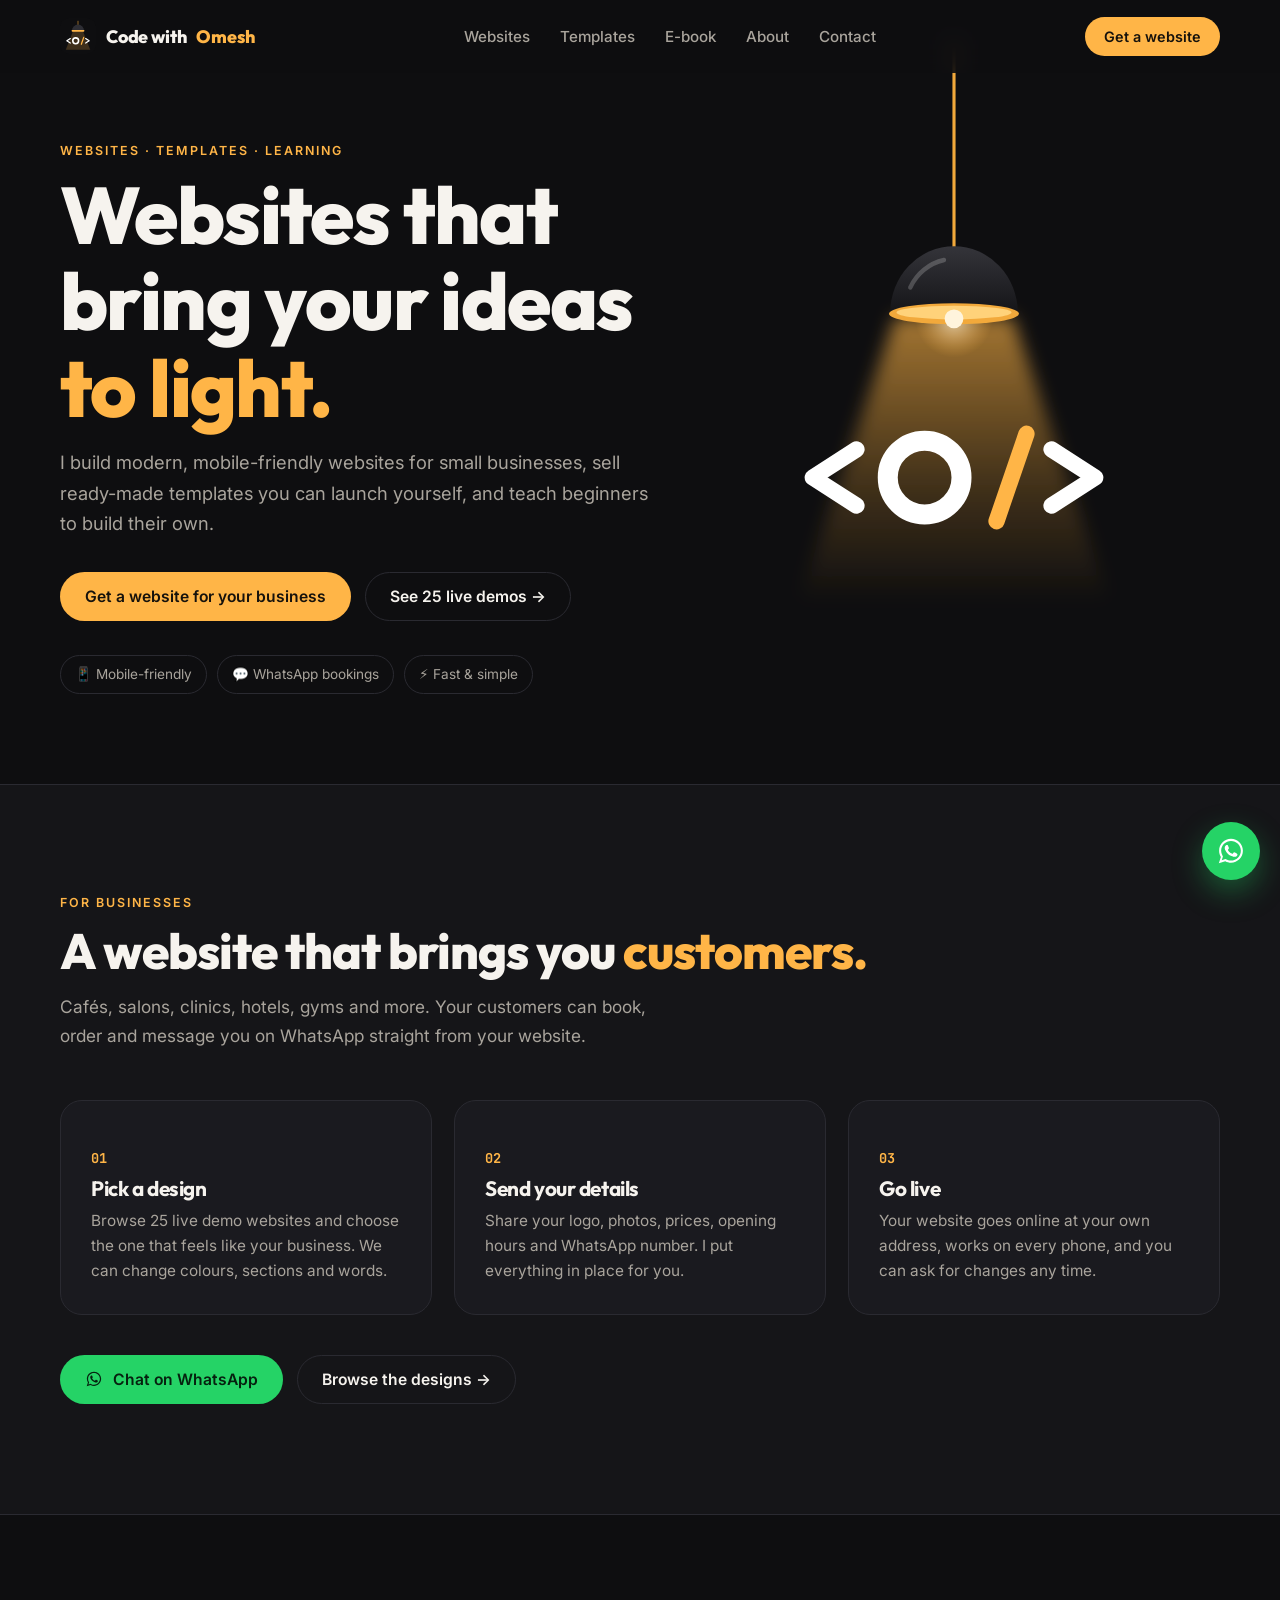
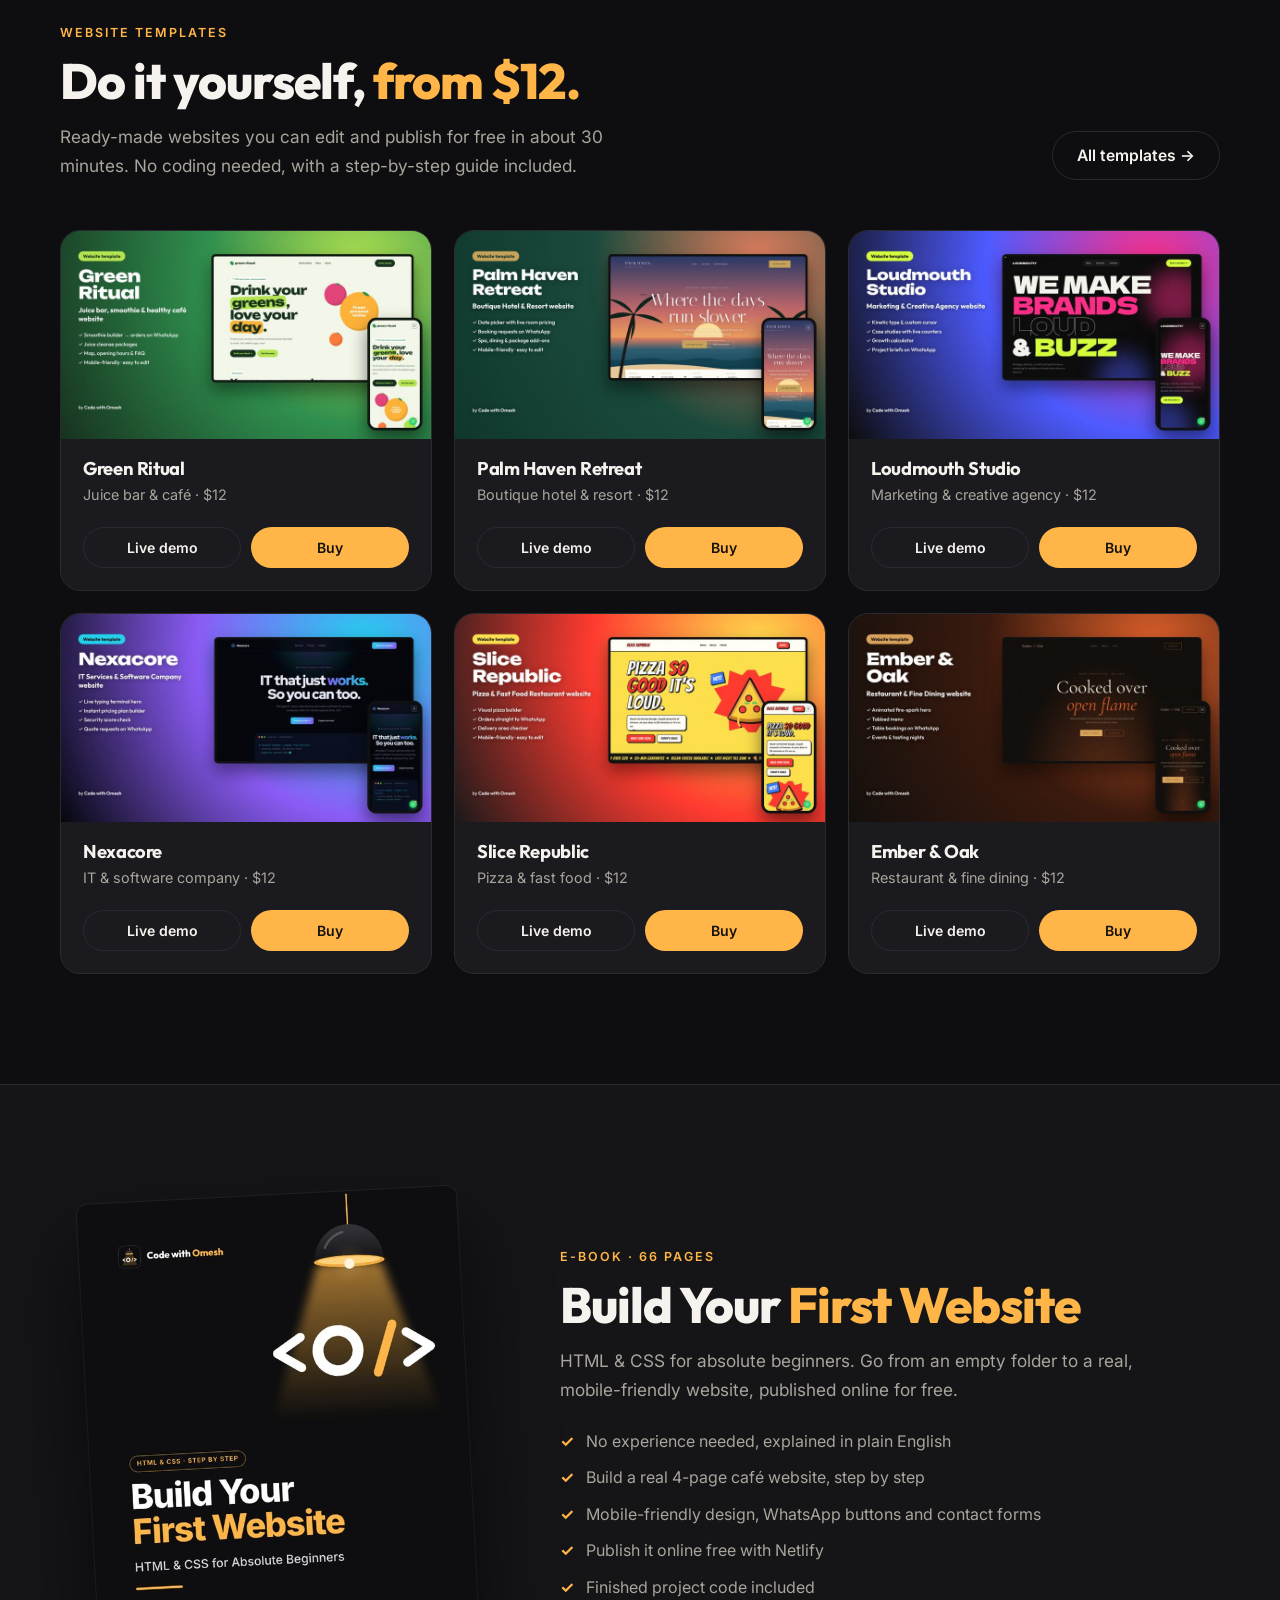
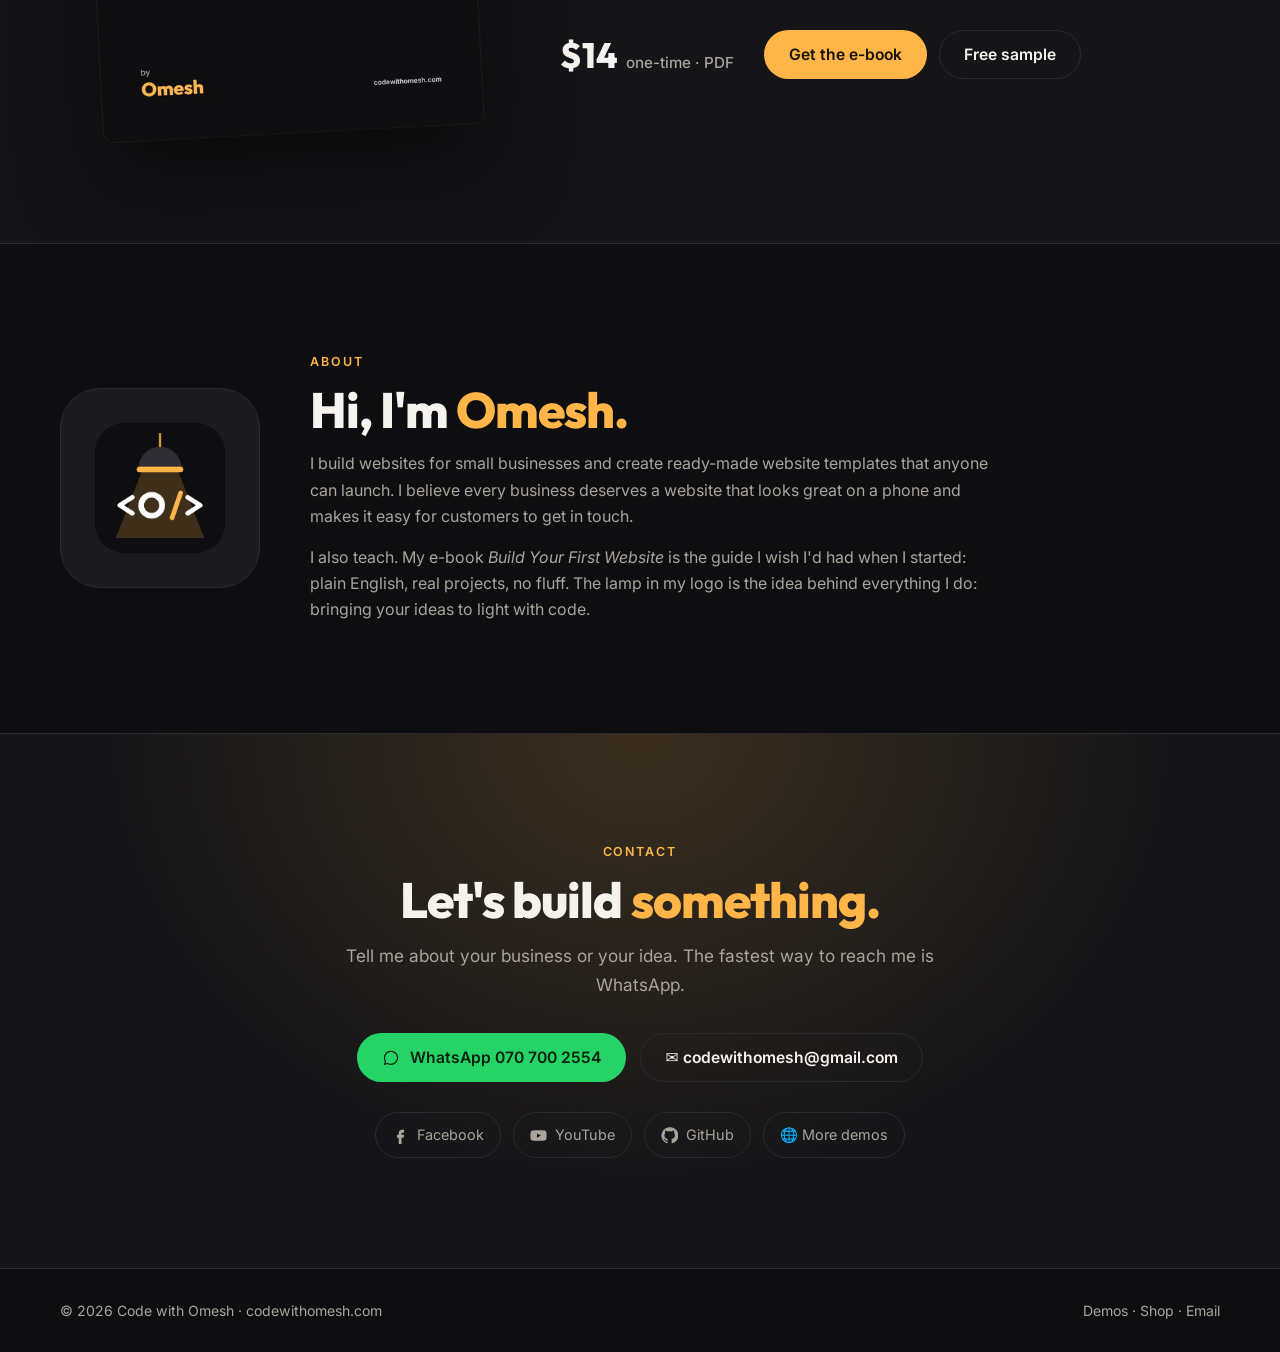
==== index.html @ 53409612 "Add codewithomesh.com home page One-page site: business websites, templates, e-book, about and conta" ====
<!doctype html>
<html lang="en">
<head>
<meta charset="utf-8">
<meta name="viewport" content="width=device-width, initial-scale=1">
<title>Code with Omesh · Websites, templates &amp; web design e-books</title>
<meta name="description" content="Websites for small businesses, ready-made website templates from $12, and a beginner-friendly e-book that teaches you to build your own. By Omesh.">
<link rel="canonical" href="https://codewithomesh.com/">
<meta name="theme-color" content="#0E0E10">
<link rel="icon" href="assets/favicon.svg" type="image/svg+xml">
<link rel="icon" href="assets/favicon-32.png" sizes="32x32" type="image/png">
<link rel="apple-touch-icon" href="assets/apple-touch-icon-180.png">
<meta property="og:type" content="website">
<meta property="og:site_name" content="Code with Omesh">
<meta property="og:url" content="https://codewithomesh.com/">
<meta property="og:title" content="Code with Omesh · Websites that bring your ideas to light">
<meta property="og:description" content="Websites for small businesses, ready-made templates from $12, and an e-book that teaches you to build your own.">
<meta property="og:image" content="https://codewithomesh.com/assets/og-image.png">
<meta property="og:image:width" content="1200">
<meta property="og:image:height" content="630">
<meta name="twitter:card" content="summary_large_image">
<link rel="preconnect" href="https://fonts.googleapis.com">
<link rel="preconnect" href="https://fonts.gstatic.com" crossorigin>
<link href="https://fonts.googleapis.com/css2?family=Outfit:wght@500;600;700;800&family=Inter:wght@400;500;600&family=JetBrains+Mono:wght@700&display=swap" rel="stylesheet">
<script type="application/ld+json">
{"@context":"https://schema.org","@type":"Organization","name":"Code with Omesh","url":"https://codewithomesh.com/","logo":"https://codewithomesh.com/assets/apple-touch-icon-180.png","email":"codewithomesh@gmail.com","sameAs":["https://www.facebook.com/CodeWithOmesh","https://www.youtube.com/@CodeWithOmesh","https://github.com/CodeWithOmesh"]}
</script>
<style>
  :root {
    --bg: #0E0E10; --bg2: #151518; --card: #1A1A1F; --line: #2A2A31;
    --ink: #F6F3EE; --muted: #A9A49C; --amber: #FFB547; --deep: #F2A93B; --cream: #FFF4DC;
    --display: "Outfit", system-ui, sans-serif; --sans: "Inter", system-ui, sans-serif;
  }
  * { box-sizing: border-box; margin: 0; }
  html { scroll-behavior: smooth; }
  body { background: var(--bg); color: var(--ink); font: 400 1rem/1.65 var(--sans); -webkit-font-smoothing: antialiased; overflow-x: hidden; }
  a { color: inherit; }
  img { display: block; max-width: 100%; height: auto; }
  .wrap { width: min(1160px, 100% - 40px); margin-inline: auto; }
  h1, h2, h3 { font-family: var(--display); line-height: 1.08; letter-spacing: -.02em; }
  h2 { font-size: clamp(2rem, 4.6vw, 3.1rem); font-weight: 800; }
  .eyebrow { font: 600 .78rem var(--sans); letter-spacing: .16em; text-transform: uppercase; color: var(--amber); margin-bottom: 14px; }
  .lead { color: var(--muted); font-size: 1.08rem; max-width: 600px; margin-top: 16px; }
  .amber { color: var(--amber); }
  section { padding: 110px 0; overflow-x: clip; }
  .btn { display: inline-flex; align-items: center; gap: 10px; padding: 14px 24px; border-radius: 40px; font: 600 .98rem var(--sans); text-decoration: none; border: 1.5px solid transparent; transition: transform .2s, background .2s, border-color .2s; cursor: pointer; }
  .btn:hover { transform: translateY(-2px); }
  .btn.primary { background: var(--amber); color: #16120C; }
  .btn.primary:hover { background: #FFC46C; }
  .btn.ghost { border-color: var(--line); color: var(--ink); }
  .btn.ghost:hover { border-color: var(--amber); }
  .btn.wa { background: #25D366; color: #06210F; }
  .btn svg { width: 18px; height: 18px; flex: none; }

  /* nav */
  header.nav { position: sticky; top: 0; z-index: 50; background: rgba(14,14,16,.82); backdrop-filter: blur(12px); -webkit-backdrop-filter: blur(12px); border-bottom: 1px solid transparent; transition: border-color .3s; }
  header.nav.scrolled { border-color: var(--line); }
  .nav .wrap { display: flex; align-items: center; justify-content: space-between; height: 72px; gap: 20px; }
  .brand { display: flex; align-items: center; gap: 10px; font: 800 1.12rem var(--display); text-decoration: none; letter-spacing: -.01em; white-space: nowrap; }
  .brand img { width: 36px; height: 36px; border-radius: 9px; }
  .nav ul { display: flex; gap: 30px; list-style: none; padding: 0; }
  .nav ul a { text-decoration: none; color: var(--muted); font-weight: 500; font-size: .95rem; transition: color .2s; }
  .nav ul a:hover { color: var(--ink); }
  .nav .btn { padding: 10px 18px; font-size: .9rem; }
  .burger { display: none; background: none; border: 1px solid var(--line); color: var(--ink); width: 44px; height: 44px; border-radius: 12px; font-size: 1.2rem; cursor: pointer; }

  /* hero */
  .hero { padding: 70px 0 90px; position: relative; }
  .hero .wrap { display: grid; grid-template-columns: 1.05fr .95fr; gap: 40px; align-items: center; }
  .hero h1 { font-size: clamp(2.7rem, 6.6vw, 5rem); font-weight: 800; }
  .hero .lead { font-size: 1.15rem; }
  .hero .actions { display: flex; gap: 14px; flex-wrap: wrap; margin-top: 34px; }
  .hero .chips { display: flex; gap: 10px; flex-wrap: wrap; margin-top: 34px; }
  .chip { border: 1px solid var(--line); padding: 7px 14px; border-radius: 30px; font-size: .85rem; color: var(--muted); }
  .lamp { position: relative; width: 100%; max-width: 500px; margin-inline: auto; aspect-ratio: 1; }
  .lamp svg { width: 100%; height: 100%; overflow: visible; }
  .lamp .beam { transform-origin: 400px 244px; animation: glow 5s ease-in-out infinite; }
  @keyframes glow { 0%, 100% { opacity: .92; } 50% { opacity: 1; } 52% { opacity: .78; } 54% { opacity: 1; } }

  /* cards & grids */
  .grid3 { display: grid; grid-template-columns: repeat(3, minmax(0, 1fr)); gap: 22px; margin-top: 50px; }
  .card { background: var(--card); border: 1px solid var(--line); border-radius: 22px; padding: 30px; }
  .card h3 { font-size: 1.3rem; margin: 18px 0 8px; }
  .card p { color: var(--muted); font-size: .96rem; }
  .ic { width: 50px; height: 50px; border-radius: 14px; display: grid; place-items: center; background: rgba(255,181,71,.12); color: var(--amber); font-size: 1.4rem; }
  .steps { counter-reset: s; }
  .steps .card h3::before { counter-increment: s; content: "0" counter(s); display: block; font: 700 .85rem "JetBrains Mono", monospace; color: var(--amber); margin-bottom: 10px; }
  .split { display: flex; justify-content: space-between; align-items: flex-end; gap: 30px; flex-wrap: wrap; }
  .alt { background: var(--bg2); border-block: 1px solid var(--line); }

  /* templates */
  .tpl { background: var(--card); border: 1px solid var(--line); border-radius: 20px; overflow: hidden; display: flex; flex-direction: column; transition: transform .35s, border-color .3s; }
  .tpl:hover { transform: translateY(-6px); border-color: #3a3a44; }
  .tpl img { aspect-ratio: 16/9; width: 100%; object-fit: cover; }
  .tpl .body { padding: 20px 22px 22px; display: flex; flex-direction: column; gap: 4px; flex: 1; }
  .tpl h3 { font-size: 1.15rem; }
  .tpl p { color: var(--muted); font-size: .9rem; }
  .tpl .row { display: flex; gap: 10px; margin-top: auto; padding-top: 16px; }
  .tpl .row a { flex: 1; justify-content: center; padding: 11px 14px; font-size: .88rem; }

  /* book */
  .book { display: grid; grid-template-columns: .8fr 1.2fr; gap: 60px; align-items: center; }
  .book .cover { position: relative; max-width: 380px; margin-inline: auto; }
  .book .cover img { border-radius: 10px; box-shadow: 0 40px 80px rgba(0,0,0,.55), 0 0 0 1px rgba(255,255,255,.06); transform: rotate(-3deg); transition: transform .4s; }
  .book .cover:hover img { transform: rotate(0); }
  .book .cover::before { content: ""; position: absolute; inset: -12% 0 10%; background: radial-gradient(circle at 50% 30%, rgba(255,181,71,.28), transparent 65%); z-index: -1; }
  .book ul { list-style: none; padding: 0; margin: 24px 0 30px; display: grid; gap: 10px; }
  .book li { display: flex; gap: 12px; color: var(--muted); }
  .book li::before { content: "✓"; color: var(--amber); font-weight: 700; }
  .price { font: 800 2.2rem var(--display); }
  .price small { font: 500 .95rem var(--sans); color: var(--muted); margin-left: 8px; }

  /* about */
  .about { display: grid; grid-template-columns: auto 1fr; gap: 50px; align-items: center; }
  .about .badge { width: 200px; height: 200px; border-radius: 40px; background: var(--card); border: 1px solid var(--line); display: grid; place-items: center; }
  .about .badge img { width: 130px; height: 130px; border-radius: 28px; }
  .about p { color: var(--muted); margin-top: 14px; max-width: 680px; }

  /* contact */
  .contact { text-align: center; background: radial-gradient(ellipse at 50% 0%, rgba(255,181,71,.16), transparent 60%), var(--bg2); border-top: 1px solid var(--line); }
  .contact .lead { margin-inline: auto; }
  .contact .actions { display: flex; gap: 14px; justify-content: center; flex-wrap: wrap; margin-top: 34px; }
  .socials { display: flex; gap: 12px; justify-content: center; margin-top: 30px; flex-wrap: wrap; }
  .socials a { display: inline-flex; align-items: center; gap: 8px; padding: 10px 16px; border: 1px solid var(--line); border-radius: 30px; text-decoration: none; color: var(--muted); font-size: .9rem; transition: color .2s, border-color .2s; }
  .socials a:hover { color: var(--ink); border-color: var(--amber); }
  .socials svg { width: 17px; height: 17px; }
  footer { border-top: 1px solid var(--line); padding: 30px 0; color: var(--muted); font-size: .88rem; }
  footer .wrap { display: flex; justify-content: space-between; gap: 16px; flex-wrap: wrap; }
  footer a { text-decoration: none; } footer a:hover { color: var(--ink); }

  .fab { position: fixed; right: 20px; bottom: 20px; z-index: 60; width: 58px; height: 58px; border-radius: 50%; background: #25D366; display: grid; place-items: center; box-shadow: 0 12px 30px rgba(37,211,102,.35); transition: transform .2s; }
  .fab:hover { transform: scale(1.07); }
  .fab svg { width: 30px; height: 30px; }

  .reveal { opacity: 0; transform: translateY(24px); transition: opacity .8s, transform .8s cubic-bezier(.2,.7,.2,1); }
  .reveal.in { opacity: 1; transform: none; }

  @media (max-width: 960px) {
    .hero .wrap, .book { grid-template-columns: 1fr; }
    .hero { padding-top: 30px; }
    .lamp { max-width: 340px; order: -1; margin-bottom: -30px; }
    .grid3 { grid-template-columns: repeat(2, minmax(0, 1fr)); }
    .about { grid-template-columns: 1fr; text-align: center; } .about .badge { margin-inline: auto; } .about p { margin-inline: auto; }
  }
  @media (max-width: 760px) {
    .nav ul, .nav .btn { display: none; }
    .burger { display: block; }
    .nav.open ul { display: flex; flex-direction: column; position: absolute; top: 72px; left: 0; right: 0; background: var(--bg); border-bottom: 1px solid var(--line); padding: 10px 20px 22px; gap: 0; }
    .nav.open ul a { display: block; padding: 14px 0; font-size: 1.1rem; color: var(--ink); border-bottom: 1px solid var(--line); }
    section { padding: 80px 0; }
    .grid3 { grid-template-columns: 1fr; }
  }
  @media (prefers-reduced-motion: reduce) { .reveal { opacity: 1; transform: none; transition: none; } .lamp .beam { animation: none; } html { scroll-behavior: auto; } }
</style>
</head>
<body>

<header class="nav" id="nav">
  <div class="wrap">
    <a class="brand" href="#top"><img src="assets/logo-icon.svg" alt="" width="36" height="36">Code with <span class="amber">Omesh</span></a>
    <ul id="menu">
      <li><a href="#websites">Websites</a></li>
      <li><a href="#templates">Templates</a></li>
      <li><a href="#ebook">E-book</a></li>
      <li><a href="#about">About</a></li>
      <li><a href="#contact">Contact</a></li>
    </ul>
    <a class="btn primary" href="https://wa.me/94707002554?text=Hi%20Omesh!%20I'd%20like%20a%20website." target="_blank" rel="noopener">Get a website</a>
    <button class="burger" id="burger" aria-label="Open menu" aria-expanded="false" aria-controls="menu">☰</button>
  </div>
</header>

<main id="top">
<section class="hero">
  <div class="wrap">
    <div>
      <div class="eyebrow">Websites · Templates · Learning</div>
      <h1>Websites that bring your ideas <span class="amber">to light.</span></h1>
      <p class="lead">I build modern, mobile-friendly websites for small businesses, sell ready-made templates you can launch yourself, and teach beginners to build their own.</p>
      <div class="actions">
        <a class="btn primary" href="#websites">Get a website for your business</a>
        <a class="btn ghost" href="https://templates.codewithomesh.com/" target="_blank" rel="noopener">See 25 live demos →</a>
      </div>
      <div class="chips"><span class="chip">📱 Mobile-friendly</span><span class="chip">💬 WhatsApp bookings</span><span class="chip">⚡ Fast &amp; simple</span></div>
    </div>
    <div class="lamp" aria-hidden="true">
      <svg viewBox="0 0 800 800">
        <defs>
          <linearGradient id="beam" x1="0" y1="0" x2="0" y2="1"><stop offset="0" stop-color="#FFB547" stop-opacity=".62"/><stop offset=".6" stop-color="#F2A93B" stop-opacity=".22"/><stop offset="1" stop-color="#F2A93B" stop-opacity="0"/></linearGradient>
          <linearGradient id="shade" x1="0" y1="0" x2="0" y2="1"><stop offset="0" stop-color="#34343A"/><stop offset="1" stop-color="#151518"/></linearGradient>
          <radialGradient id="glowg"><stop offset="0" stop-color="#FFF4DC" stop-opacity=".75"/><stop offset="1" stop-color="#FFB547" stop-opacity="0"/></radialGradient>
          <filter id="soft" x="-30%" y="-10%" width="160%" height="130%"><feGaussianBlur stdDeviation="14"/></filter>
        </defs>
        <g class="beam"><path d="M306 244 L494 244 L650 700 L150 700 Z" fill="url(#beam)" filter="url(#soft)"/><circle cx="400" cy="246" r="62" fill="url(#glowg)"/></g>
        <line x1="400" y1="-200" x2="400" y2="134" stroke="#F2A93B" stroke-width="5"/>
        <path d="M298 236 A102 106 0 0 1 502 236 Z" fill="url(#shade)"/>
        <path d="M330 196 A78 80 0 0 1 384 152" fill="none" stroke="#fff" stroke-opacity=".2" stroke-width="7" stroke-linecap="round"/>
        <ellipse cx="400" cy="238" rx="104" ry="17" fill="#F2A93B"/><ellipse cx="400" cy="236" rx="92" ry="11" fill="#FFD27A"/>
        <circle cx="400" cy="246" r="15" fill="#FFF4DC"/>
        <g fill="none" stroke-linecap="round" stroke-linejoin="round">
          <path d="M244 455 L174 500 L244 545" stroke="#fff" stroke-width="26"/><circle cx="353" cy="500" r="59" stroke="#fff" stroke-width="32"/>
          <path d="M468 570 L516 430" stroke="#FFB547" stroke-width="26"/><path d="M556 455 L626 500 L556 545" stroke="#fff" stroke-width="26"/>
        </g>
      </svg>
    </div>
  </div>
</section>

<section class="alt" id="websites">
  <div class="wrap">
    <div class="eyebrow">For businesses</div>
    <h2>A website that brings you <span class="amber">customers.</span></h2>
    <p class="lead">Cafés, salons, clinics, hotels, gyms and more. Your customers can book, order and message you on WhatsApp straight from your website.</p>
    <div class="grid3 steps">
      <div class="card reveal"><h3>Pick a design</h3><p>Browse 25 live demo websites and choose the one that feels like your business. We can change colours, sections and words.</p></div>
      <div class="card reveal" style="transition-delay:.1s"><h3>Send your details</h3><p>Share your logo, photos, prices, opening hours and WhatsApp number. I put everything in place for you.</p></div>
      <div class="card reveal" style="transition-delay:.2s"><h3>Go live</h3><p>Your website goes online at your own address, works on every phone, and you can ask for changes any time.</p></div>
    </div>
    <div class="actions" style="display:flex;gap:14px;flex-wrap:wrap;margin-top:40px">
      <a class="btn wa" href="https://wa.me/94707002554?text=Hi%20Omesh!%20I'd%20like%20a%20website%20for%20my%20business." target="_blank" rel="noopener"><svg viewBox="0 0 32 32"><path fill="currentColor" d="M16 3C9 3 3.3 8.6 3.3 15.6c0 2.4.7 4.7 1.9 6.7L3 29l6.9-2.2c1.9 1 4 1.6 6.1 1.6 7 0 12.7-5.7 12.7-12.7S23 3 16 3zm0 23.2c-1.9 0-3.8-.5-5.4-1.5l-.4-.2-4.1 1.3 1.3-4-.3-.4a10.4 10.4 0 0 1-1.6-5.6C5.5 9.9 10.2 5.3 16 5.3s10.5 4.6 10.5 10.4S21.8 26.2 16 26.2zm5.8-7.8c-.3-.2-1.9-.9-2.2-1-.3-.1-.5-.2-.7.2-.2.3-.8 1-1 1.2-.2.2-.4.2-.7.1-.3-.2-1.3-.5-2.6-1.6-1-.9-1.6-1.9-1.8-2.2-.2-.3 0-.5.1-.7l.5-.6c.2-.2.2-.3.3-.6.1-.2 0-.4 0-.6l-1-2.4c-.3-.6-.5-.5-.7-.5h-.6c-.2 0-.6.1-.9.4-.3.3-1.2 1.1-1.2 2.8s1.2 3.2 1.4 3.5c.2.2 2.4 3.6 5.7 5 .8.3 1.4.5 1.9.7.8.2 1.5.2 2.1.1.6-.1 1.9-.8 2.2-1.5.3-.8.3-1.4.2-1.5-.1-.2-.3-.3-.6-.4z"/></svg>Chat on WhatsApp</a>
      <a class="btn ghost" href="https://templates.codewithomesh.com/?client" target="_blank" rel="noopener">Browse the designs →</a>
    </div>
  </div>
</section>

<section id="templates">
  <div class="wrap">
    <div class="split">
      <div><div class="eyebrow">Website templates</div><h2>Do it yourself, <span class="amber">from $12.</span></h2>
        <p class="lead">Ready-made websites you can edit and publish for free in about 30 minutes. No coding needed, with a step-by-step guide included.</p></div>
      <a class="btn ghost" href="https://codewithomesh.gumroad.com/" target="_blank" rel="noopener">All templates →</a>
    </div>
    <div class="grid3" id="tplGrid"></div>
  </div>
</section>

<section class="alt" id="ebook">
  <div class="wrap book">
    <div class="cover reveal"><img src="assets/ebook-cover.jpg" alt="Build Your First Website e-book cover" width="560" height="792" loading="lazy"></div>
    <div class="reveal">
      <div class="eyebrow">E-book · 66 pages</div>
      <h2>Build Your <span class="amber">First Website</span></h2>
      <p class="lead">HTML &amp; CSS for absolute beginners. Go from an empty folder to a real, mobile-friendly website, published online for free.</p>
      <ul>
        <li>No experience needed, explained in plain English</li>
        <li>Build a real 4-page café website, step by step</li>
        <li>Mobile-friendly design, WhatsApp buttons and contact forms</li>
        <li>Publish it online free with Netlify</li>
        <li>Finished project code included</li>
      </ul>
      <div class="split" style="align-items:center;justify-content:flex-start">
        <div class="price">$14<small>one-time · PDF</small></div>
        <div style="display:flex;gap:12px;flex-wrap:wrap">
          <a class="btn primary" href="https://codewithomesh.gumroad.com/l/build-your-first-website" target="_blank" rel="noopener">Get the e-book</a>
          <a class="btn ghost" href="https://codewithomesh.gumroad.com/l/build-your-first-website-free-sample" target="_blank" rel="noopener">Free sample</a>
        </div>
      </div>
    </div>
  </div>
</section>

<section id="about">
  <div class="wrap about">
    <div class="badge reveal"><img src="assets/apple-touch-icon-180.png" alt="Code with Omesh logo" width="130" height="130"></div>
    <div class="reveal">
      <div class="eyebrow">About</div>
      <h2>Hi, I'm <span class="amber">Omesh.</span></h2>
      <p>I build websites for small businesses and create ready-made website templates that anyone can launch. I believe every business deserves a website that looks great on a phone and makes it easy for customers to get in touch.</p>
      <p>I also teach. My e-book <em>Build Your First Website</em> is the guide I wish I'd had when I started: plain English, real projects, no fluff. The lamp in my logo is the idea behind everything I do: bringing your ideas to light with code.</p>
    </div>
  </div>
</section>

<section class="contact" id="contact">
  <div class="wrap">
    <div class="eyebrow">Contact</div>
    <h2>Let's build <span class="amber">something.</span></h2>
    <p class="lead">Tell me about your business or your idea. The fastest way to reach me is WhatsApp.</p>
    <div class="actions">
      <a class="btn wa" href="https://wa.me/94707002554?text=Hi%20Omesh!" target="_blank" rel="noopener"><svg viewBox="0 0 32 32"><path fill="currentColor" d="M16 3C9 3 3.3 8.6 3.3 15.6c0 2.4.7 4.7 1.9 6.7L3 29l6.9-2.2c1.9 1 4 1.6 6.1 1.6 7 0 12.7-5.7 12.7-12.7S23 3 16 3zm0 23.2c-1.9 0-3.8-.5-5.4-1.5l-.4-.2-4.1 1.3 1.3-4-.3-.4a10.4 10.4 0 0 1-1.6-5.6C5.5 9.9 10.2 5.3 16 5.3s10.5 4.6 10.5 10.4S21.8 26.2 16 26.2z"/></svg>WhatsApp 070 700 2554</a>
      <a class="btn ghost" href="mailto:codewithomesh@gmail.com">✉ codewithomesh@gmail.com</a>
    </div>
    <div class="socials">
      <a href="https://www.facebook.com/CodeWithOmesh" target="_blank" rel="noopener"><svg viewBox="0 0 24 24"><path fill="currentColor" d="M14 8h3V4h-3c-2.8 0-4.5 1.8-4.5 4.6V11H7v4h2.5v9h4v-9h3l.5-4h-3.5V8.8c0-.5.3-.8.8-.8z"/></svg>Facebook</a>
      <a href="https://www.youtube.com/@CodeWithOmesh" target="_blank" rel="noopener"><svg viewBox="0 0 24 24"><path fill="currentColor" d="M23 7.2a3 3 0 0 0-2.1-2.1C19 4.6 12 4.6 12 4.6s-7 0-8.9.5A3 3 0 0 0 1 7.2 31 31 0 0 0 .5 12 31 31 0 0 0 1 16.8a3 3 0 0 0 2.1 2.1c1.9.5 8.9.5 8.9.5s7 0 8.9-.5a3 3 0 0 0 2.1-2.1 31 31 0 0 0 .5-4.8 31 31 0 0 0-.5-4.8zM9.8 15V9l5.7 3-5.7 3z"/></svg>YouTube</a>
      <a href="https://github.com/CodeWithOmesh" target="_blank" rel="noopener"><svg viewBox="0 0 24 24"><path fill="currentColor" d="M12 .5a11.5 11.5 0 0 0-3.6 22.4c.6.1.8-.3.8-.6v-2c-3.2.7-3.9-1.5-3.9-1.5-.5-1.3-1.3-1.7-1.3-1.7-1-.7.1-.7.1-.7 1.2.1 1.8 1.2 1.8 1.2 1 1.8 2.8 1.3 3.5 1 .1-.8.4-1.3.7-1.6-2.6-.3-5.3-1.3-5.3-5.7 0-1.3.5-2.3 1.2-3.1-.1-.3-.5-1.5.1-3.1 0 0 1-.3 3.2 1.2a11 11 0 0 1 5.8 0c2.2-1.5 3.2-1.2 3.2-1.2.6 1.6.2 2.8.1 3.1.7.8 1.2 1.9 1.2 3.1 0 4.4-2.7 5.4-5.3 5.7.4.4.8 1.1.8 2.2v3.3c0 .3.2.7.8.6A11.5 11.5 0 0 0 12 .5z"/></svg>GitHub</a>
      <a href="https://codewithomesh.github.io" target="_blank" rel="noopener">🌐 More demos</a>
    </div>
  </div>
</section>
</main>

<footer>
  <div class="wrap">
    <span>© <span id="yr">2026</span> Code with Omesh · codewithomesh.com</span>
    <span><a href="https://templates.codewithomesh.com/">Demos</a> · <a href="https://codewithomesh.gumroad.com/">Shop</a> · <a href="mailto:codewithomesh@gmail.com">Email</a></span>
  </div>
</footer>

<a class="fab" href="https://wa.me/94707002554?text=Hi%20Omesh!" target="_blank" rel="noopener" aria-label="Chat on WhatsApp"><svg viewBox="0 0 32 32"><path fill="#fff" d="M16 3C9 3 3.3 8.6 3.3 15.6c0 2.4.7 4.7 1.9 6.7L3 29l6.9-2.2c1.9 1 4 1.6 6.1 1.6 7 0 12.7-5.7 12.7-12.7S23 3 16 3zm0 23.2c-1.9 0-3.8-.5-5.4-1.5l-.4-.2-4.1 1.3 1.3-4-.3-.4a10.4 10.4 0 0 1-1.6-5.6C5.5 9.9 10.2 5.3 16 5.3s10.5 4.6 10.5 10.4S21.8 26.2 16 26.2zm5.8-7.8c-.3-.2-1.9-.9-2.2-1-.3-.1-.5-.2-.7.2-.2.3-.8 1-1 1.2-.2.2-.4.2-.7.1-.3-.2-1.3-.5-2.6-1.6-1-.9-1.6-1.9-1.8-2.2-.2-.3 0-.5.1-.7l.5-.6c.2-.2.2-.3.3-.6.1-.2 0-.4 0-.6l-1-2.4c-.3-.6-.5-.5-.7-.5h-.6c-.2 0-.6.1-.9.4-.3.3-1.2 1.1-1.2 2.8s1.2 3.2 1.4 3.5c.2.2 2.4 3.6 5.7 5 .8.3 1.4.5 1.9.7.8.2 1.5.2 2.1.1.6-.1 1.9-.8 2.2-1.5.3-.8.3-1.4.2-1.5-.1-.2-.3-.3-.6-.4z"/></svg></a>

<script>
  // Templates on sale (add a line when a new one goes live on Gumroad)
  const SHOP = 'https://codewithomesh.gumroad.com/l/', DEMO = 'https://templates.codewithomesh.com/';
  const templates = [
    ['green-ritual', 'juice-bar', 'Green Ritual', 'Juice bar & café'],
    ['palm-haven', 'hotel', 'Palm Haven Retreat', 'Boutique hotel & resort'],
    ['loudmouth', 'agency', 'Loudmouth Studio', 'Marketing & creative agency'],
    ['nexacore', 'tech', 'Nexacore', 'IT & software company'],
    ['slice-republic', 'pizza', 'Slice Republic', 'Pizza & fast food'],
    ['ember-and-oak', 'restaurant', 'Ember & Oak', 'Restaurant & fine dining'],
  ];
  document.getElementById('tplGrid').innerHTML = templates.map(([slug, demo, name, kind], i) => `
    <article class="tpl reveal" style="transition-delay:${(i % 3) * .08}s">
      <img src="assets/tpl-${slug}.jpg" alt="${name} website template preview" width="800" height="450" loading="lazy">
      <div class="body"><h3>${name}</h3><p>${kind} · $12</p>
        <div class="row"><a class="btn ghost" href="${DEMO}${demo}/" target="_blank" rel="noopener">Live demo</a><a class="btn primary" href="${SHOP}${slug}" target="_blank" rel="noopener">Buy</a></div></div>
    </article>`).join('');

  document.getElementById('yr').textContent = new Date().getFullYear();
  const nav = document.getElementById('nav'), burger = document.getElementById('burger');
  addEventListener('scroll', () => nav.classList.toggle('scrolled', scrollY > 10), { passive: true });
  burger.onclick = () => { const o = nav.classList.toggle('open'); burger.setAttribute('aria-expanded', o); burger.textContent = o ? '✕' : '☰'; };
  document.querySelectorAll('#menu a').forEach(a => a.onclick = () => { nav.classList.remove('open'); burger.setAttribute('aria-expanded', false); burger.textContent = '☰'; });
  const io = new IntersectionObserver(es => es.forEach(e => { if (e.isIntersecting) { e.target.classList.add('in'); io.unobserve(e.target); } }), { threshold: .12 });
  document.querySelectorAll('.reveal').forEach(el => io.observe(el));
</script>
</body>
</html>
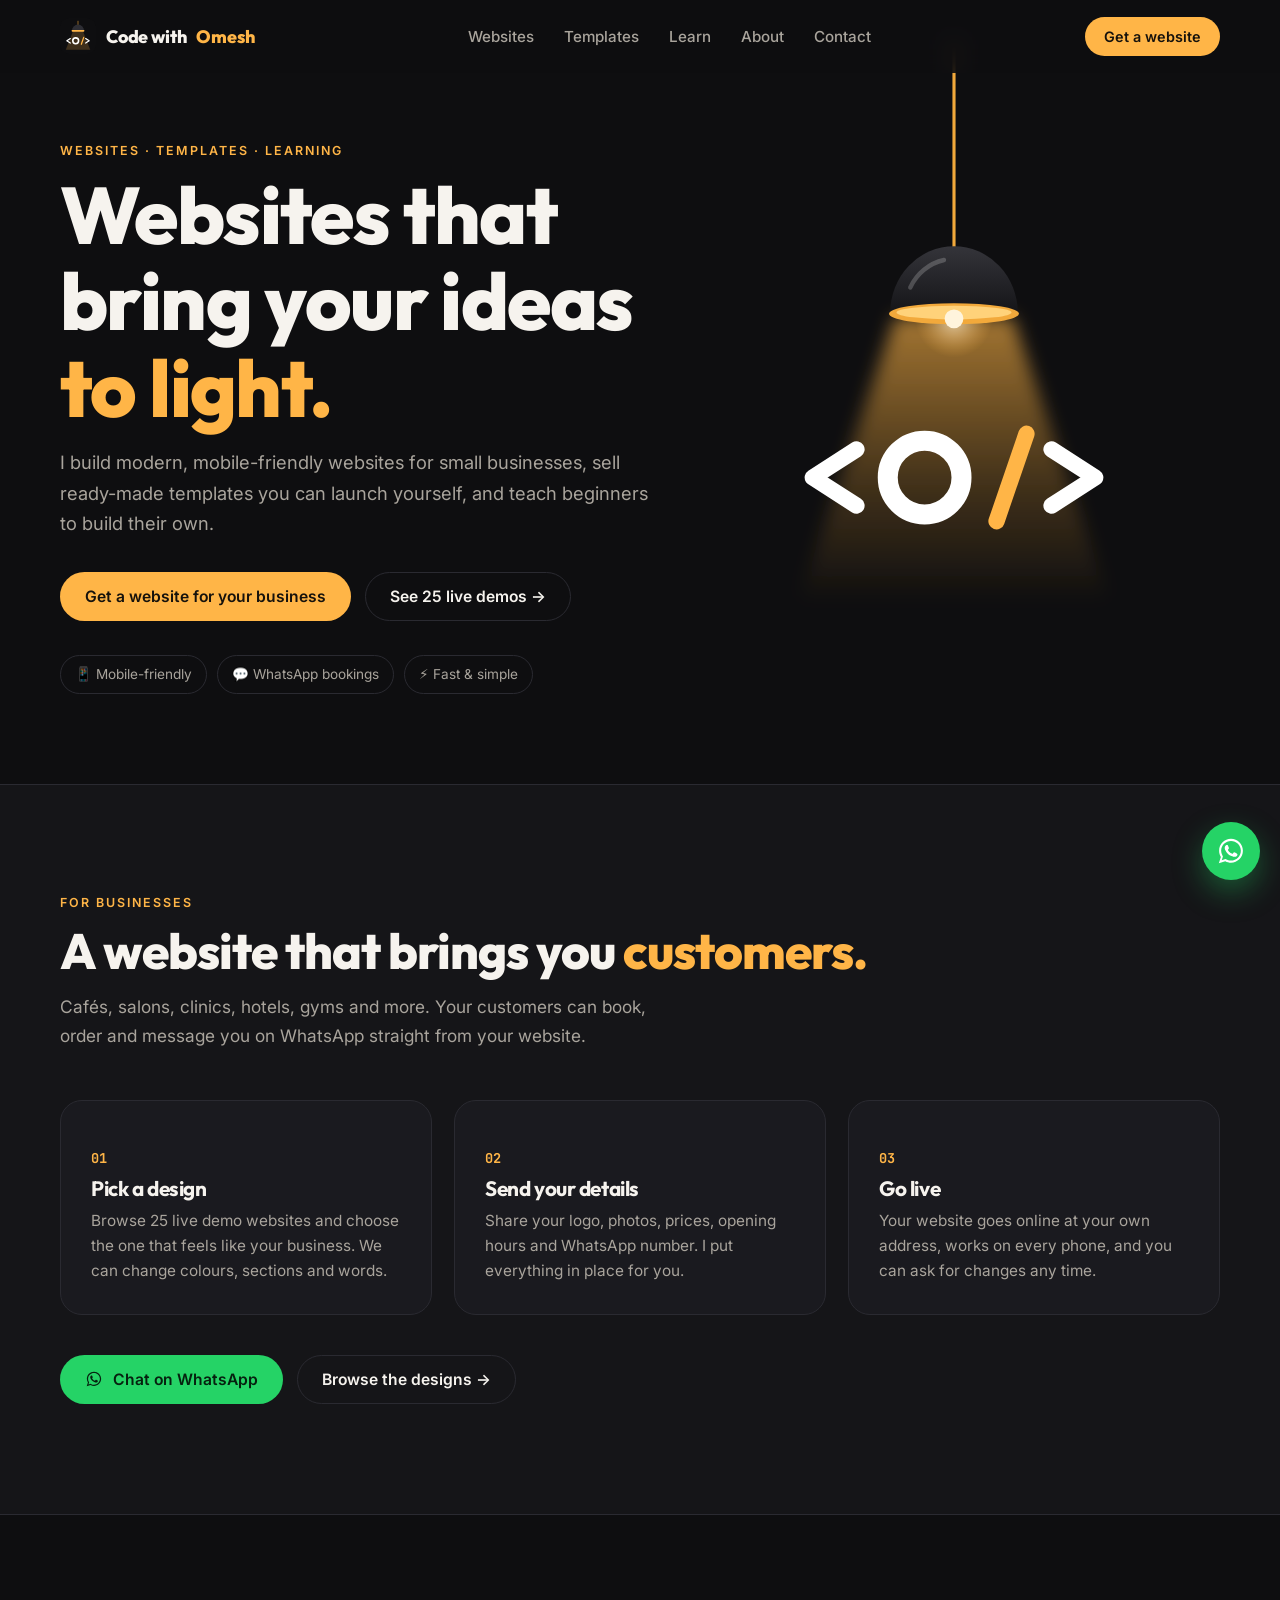
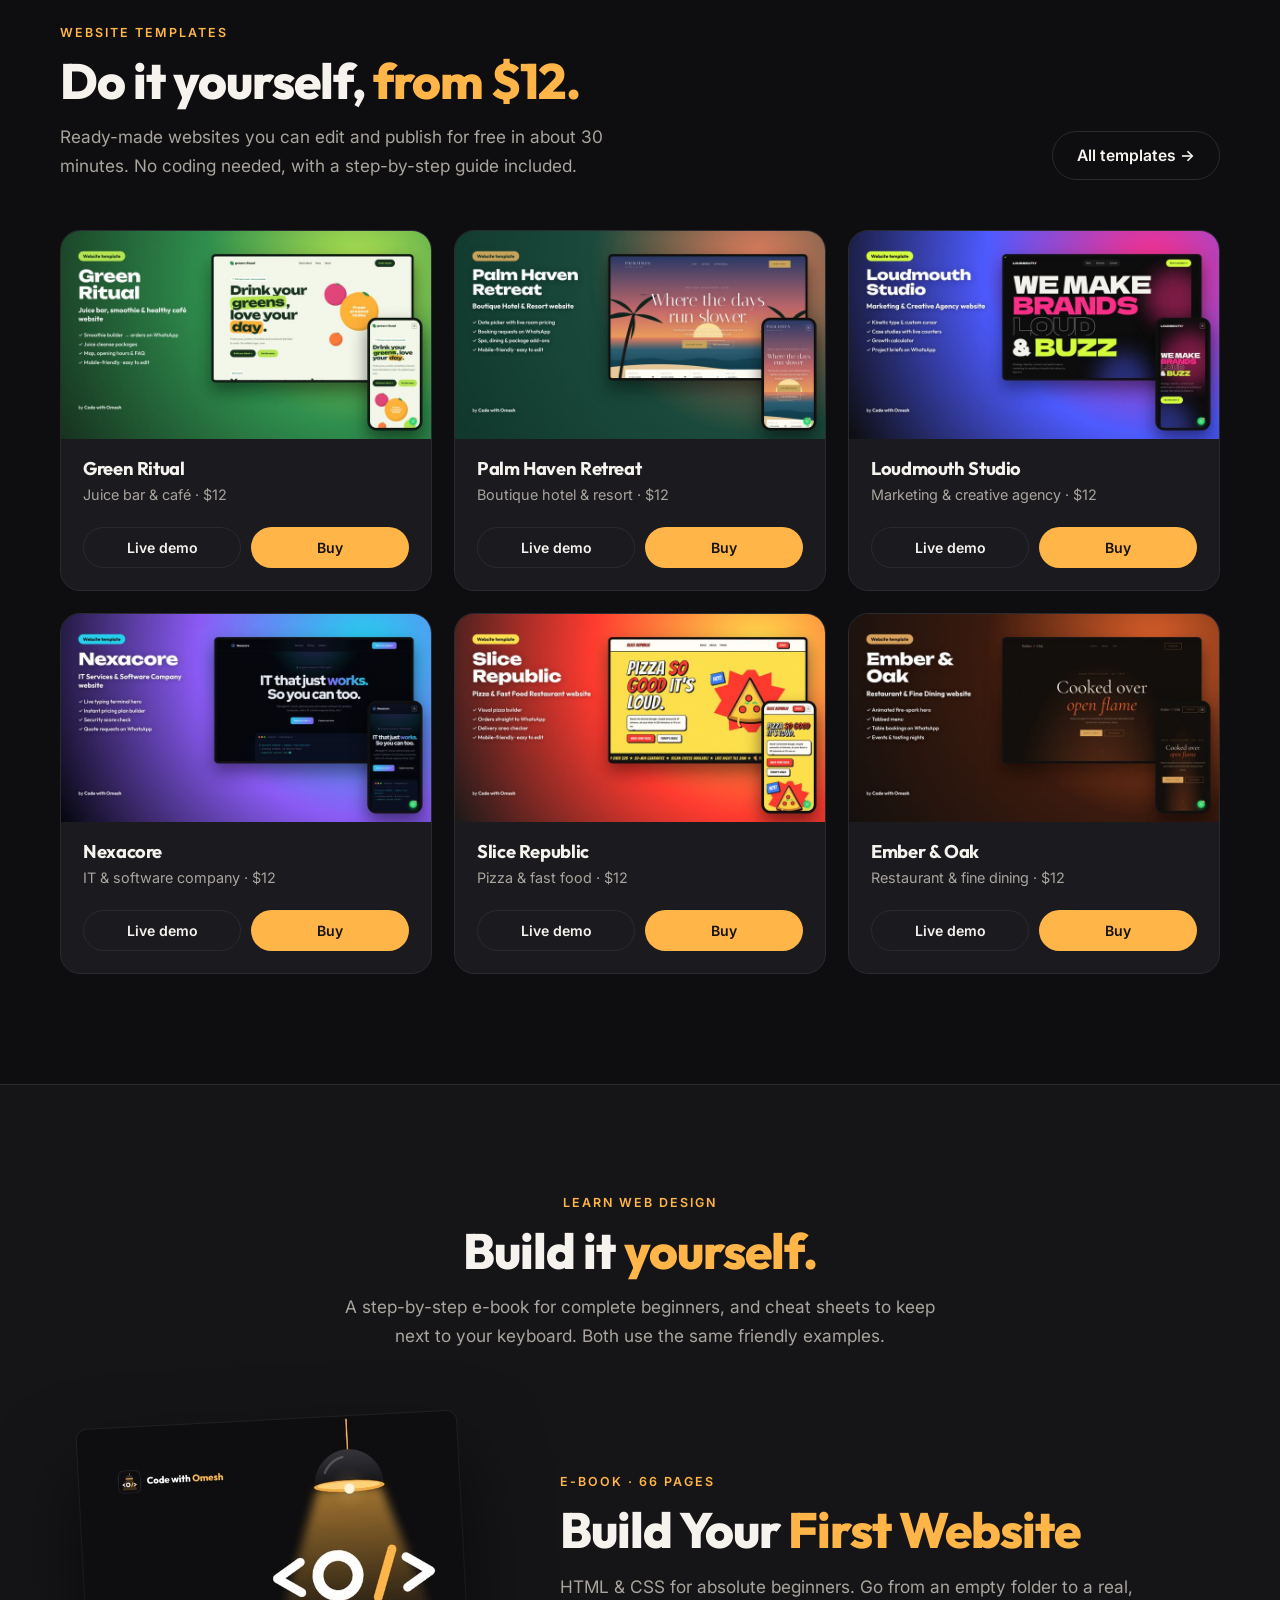
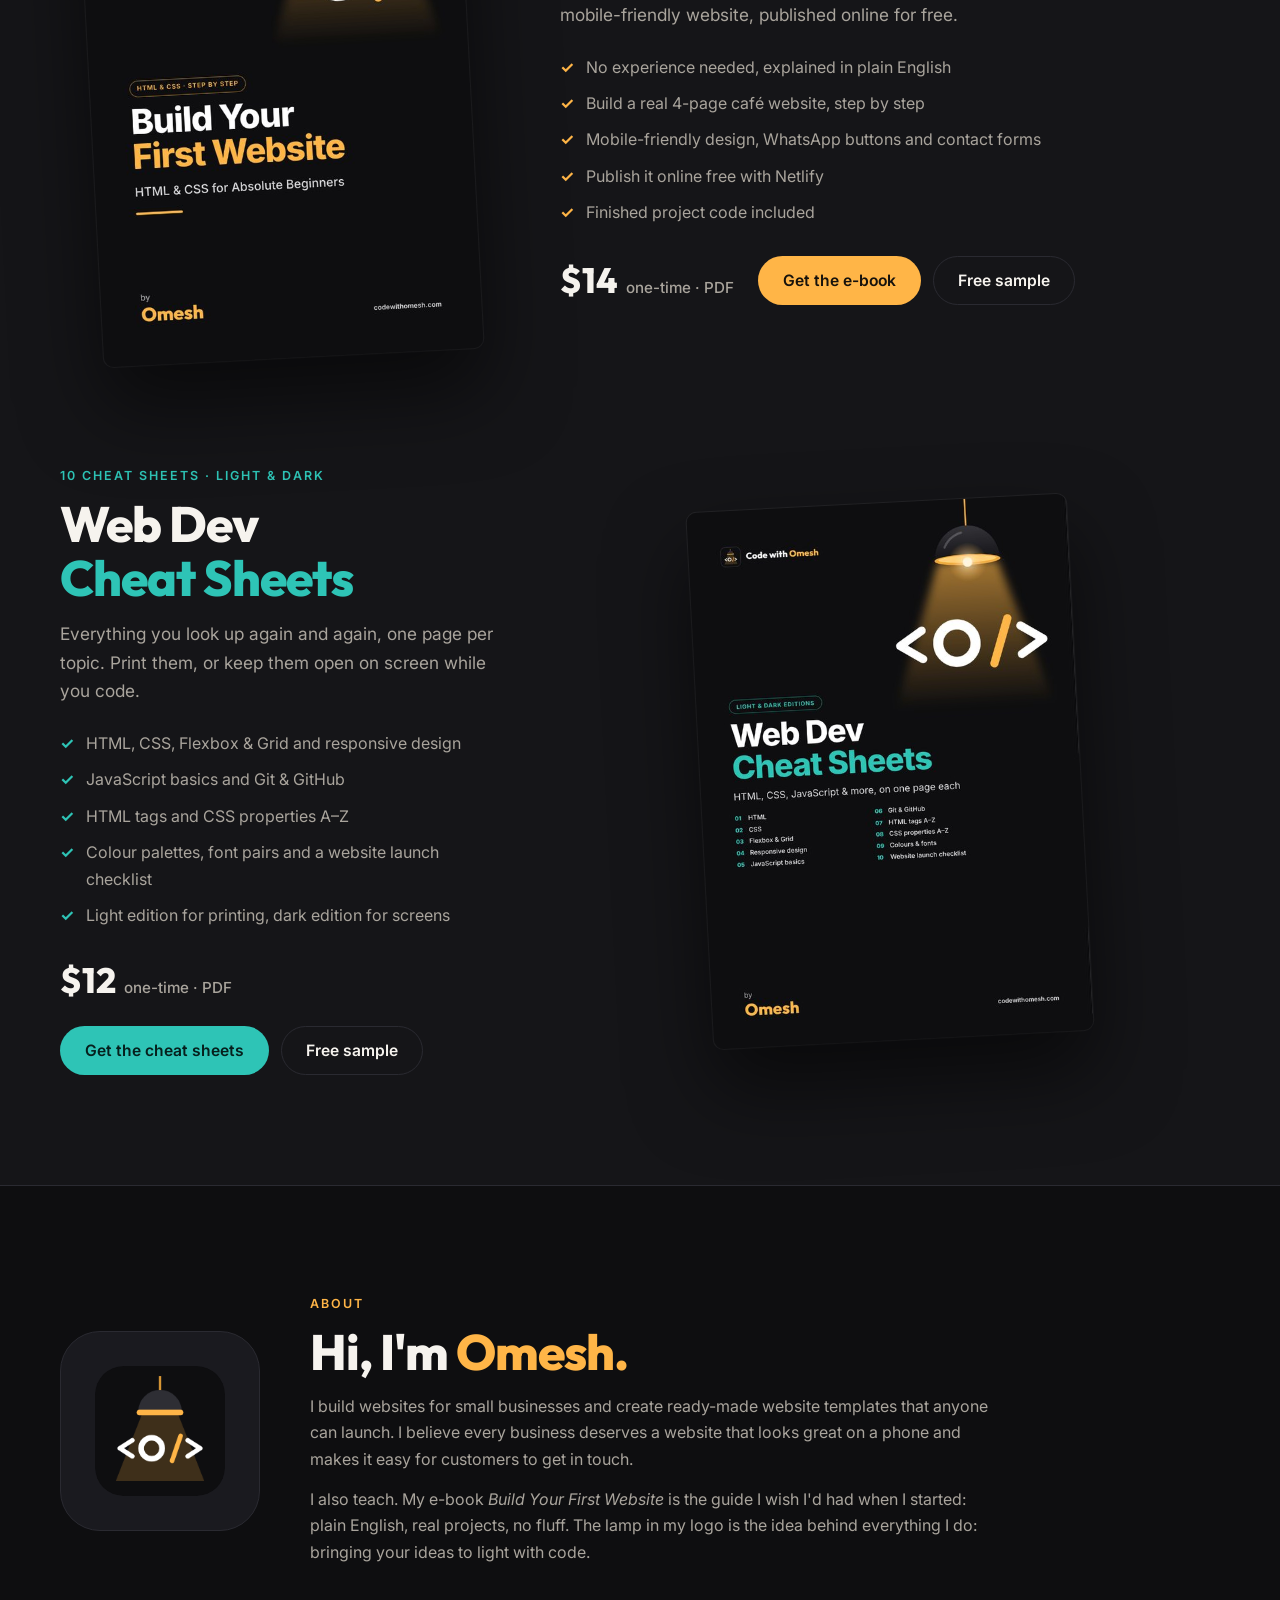
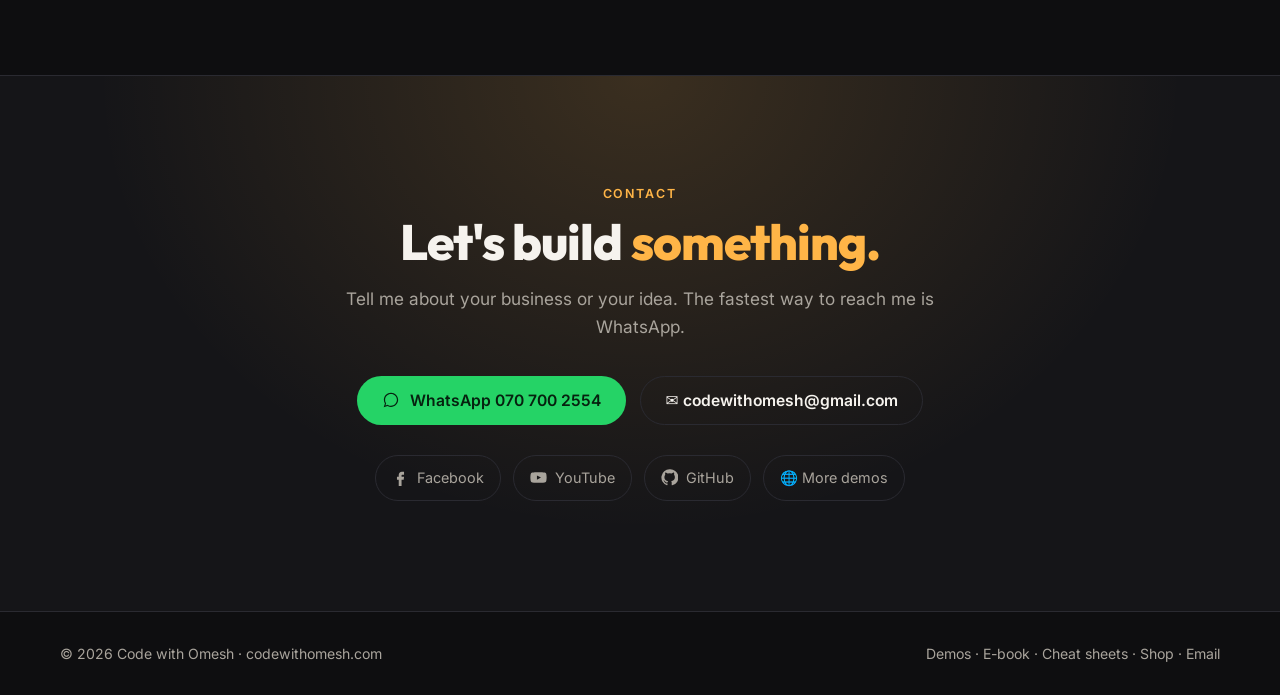
==== commit c1684f05: "Add Learn section with the e-book and Web Dev Cheat Sheets - E-book section becomes a Learn section:" ====
--- a/index.html
+++ b/index.html
@@ -4,7 +4,7 @@
 <meta charset="utf-8">
 <meta name="viewport" content="width=device-width, initial-scale=1">
 <title>Code with Omesh · Websites, templates &amp; web design e-books</title>
-<meta name="description" content="Websites for small businesses, ready-made website templates from $12, and a beginner-friendly e-book that teaches you to build your own. By Omesh.">
+<meta name="description" content="Websites for small businesses, ready-made website templates from $12, and a beginner-friendly e-book and cheat sheets that teach you to build your own. By Omesh.">
 <link rel="canonical" href="https://codewithomesh.com/">
 <meta name="theme-color" content="#0E0E10">
 <link rel="icon" href="assets/favicon.svg" type="image/svg+xml">
@@ -110,6 +110,21 @@
   .price { font: 800 2.2rem var(--display); }
   .price small { font: 500 .95rem var(--sans); color: var(--muted); margin-left: 8px; }
 
+  /* learn: e-book (amber) + cheat sheets (teal) */
+  .learn-head { text-align: center; margin-bottom: 70px; }
+  .learn-head .lead { margin-inline: auto; }
+  .book + .book { margin-top: 110px; }
+  .book.flip .cover { order: 2; }
+  .teal { color: #2EC4B6; white-space: nowrap; }
+  .book.sheets .eyebrow { color: #2EC4B6; }
+  .book.sheets li::before { color: #2EC4B6; }
+  .book.sheets .cover::before { background: radial-gradient(circle at 50% 30%, rgba(46,196,182,.24), transparent 65%); }
+  .book.sheets .btn.primary { background: #2EC4B6; color: #06201D; }
+  .book.sheets .btn.primary:hover { background: #4FD3C7; }
+  .book.sheets .btn.ghost:hover { border-color: #2EC4B6; }
+  .buy-row { display: flex; align-items: center; gap: 24px; flex-wrap: wrap; }
+  .buy-row .btns { display: flex; gap: 12px; flex-wrap: wrap; }
+
   /* about */
   .about { display: grid; grid-template-columns: auto 1fr; gap: 50px; align-items: center; }
   .about .badge { width: 200px; height: 200px; border-radius: 40px; background: var(--card); border: 1px solid var(--line); display: grid; place-items: center; }
@@ -137,6 +152,8 @@
 
   @media (max-width: 960px) {
     .hero .wrap, .book { grid-template-columns: 1fr; }
+    .book.flip .cover { order: 0; }
+    .book + .book { margin-top: 80px; }
     .hero { padding-top: 30px; }
     .lamp { max-width: 340px; order: -1; margin-bottom: -30px; }
     .grid3 { grid-template-columns: repeat(2, minmax(0, 1fr)); }
@@ -161,7 +178,7 @@
     <ul id="menu">
       <li><a href="#websites">Websites</a></li>
       <li><a href="#templates">Templates</a></li>
-      <li><a href="#ebook">E-book</a></li>
+      <li><a href="#learn">Learn</a></li>
       <li><a href="#about">About</a></li>
       <li><a href="#contact">Contact</a></li>
     </ul>
@@ -234,8 +251,16 @@
   </div>
 </section>
 
-<section class="alt" id="ebook">
-  <div class="wrap book">
+<section class="alt" id="learn">
+  <div class="wrap">
+    <div class="learn-head reveal">
+      <div class="eyebrow">Learn web design</div>
+      <h2>Build it <span class="amber">yourself.</span></h2>
+      <p class="lead">A step-by-step e-book for complete beginners, and cheat sheets to keep next to your keyboard. Both use the same friendly examples.</p>
+    </div>
+  </div>
+
+  <div class="wrap book" id="ebook">
     <div class="cover reveal"><img src="assets/ebook-cover.jpg" alt="Build Your First Website e-book cover" width="560" height="792" loading="lazy"></div>
     <div class="reveal">
       <div class="eyebrow">E-book · 66 pages</div>
@@ -248,11 +273,34 @@
         <li>Publish it online free with Netlify</li>
         <li>Finished project code included</li>
       </ul>
-      <div class="split" style="align-items:center;justify-content:flex-start">
+      <div class="buy-row">
         <div class="price">$14<small>one-time · PDF</small></div>
-        <div style="display:flex;gap:12px;flex-wrap:wrap">
+        <div class="btns">
           <a class="btn primary" href="https://codewithomesh.gumroad.com/l/build-your-first-website" target="_blank" rel="noopener">Get the e-book</a>
           <a class="btn ghost" href="https://codewithomesh.gumroad.com/l/build-your-first-website-free-sample" target="_blank" rel="noopener">Free sample</a>
+        </div>
+      </div>
+    </div>
+  </div>
+
+  <div class="wrap book sheets flip" id="cheat-sheets">
+    <div class="cover reveal"><img src="assets/cheatsheets-cover.jpg" alt="Web Dev Cheat Sheets cover" width="560" height="792" loading="lazy"></div>
+    <div class="reveal">
+      <div class="eyebrow">10 cheat sheets · light &amp; dark</div>
+      <h2>Web Dev <span class="teal">Cheat Sheets</span></h2>
+      <p class="lead">Everything you look up again and again, one page per topic. Print them, or keep them open on screen while you code.</p>
+      <ul>
+        <li>HTML, CSS, Flexbox &amp; Grid and responsive design</li>
+        <li>JavaScript basics and Git &amp; GitHub</li>
+        <li>HTML tags and CSS properties A–Z</li>
+        <li>Colour palettes, font pairs and a website launch checklist</li>
+        <li>Light edition for printing, dark edition for screens</li>
+      </ul>
+      <div class="buy-row">
+        <div class="price">$12<small>one-time · PDF</small></div>
+        <div class="btns">
+          <a class="btn primary" href="https://codewithomesh.gumroad.com/l/web-dev-cheat-sheets" target="_blank" rel="noopener">Get the cheat sheets</a>
+          <a class="btn ghost" href="https://codewithomesh.gumroad.com/l/web-dev-cheat-sheets-free" target="_blank" rel="noopener">Free sample</a>
         </div>
       </div>
     </div>
@@ -293,7 +341,7 @@
 <footer>
   <div class="wrap">
     <span>© <span id="yr">2026</span> Code with Omesh · codewithomesh.com</span>
-    <span><a href="https://templates.codewithomesh.com/">Demos</a> · <a href="https://codewithomesh.gumroad.com/">Shop</a> · <a href="mailto:codewithomesh@gmail.com">Email</a></span>
+    <span><a href="https://templates.codewithomesh.com/">Demos</a> · <a href="#ebook">E-book</a> · <a href="#cheat-sheets">Cheat sheets</a> · <a href="https://codewithomesh.gumroad.com/">Shop</a> · <a href="mailto:codewithomesh@gmail.com">Email</a></span>
   </div>
 </footer>
 
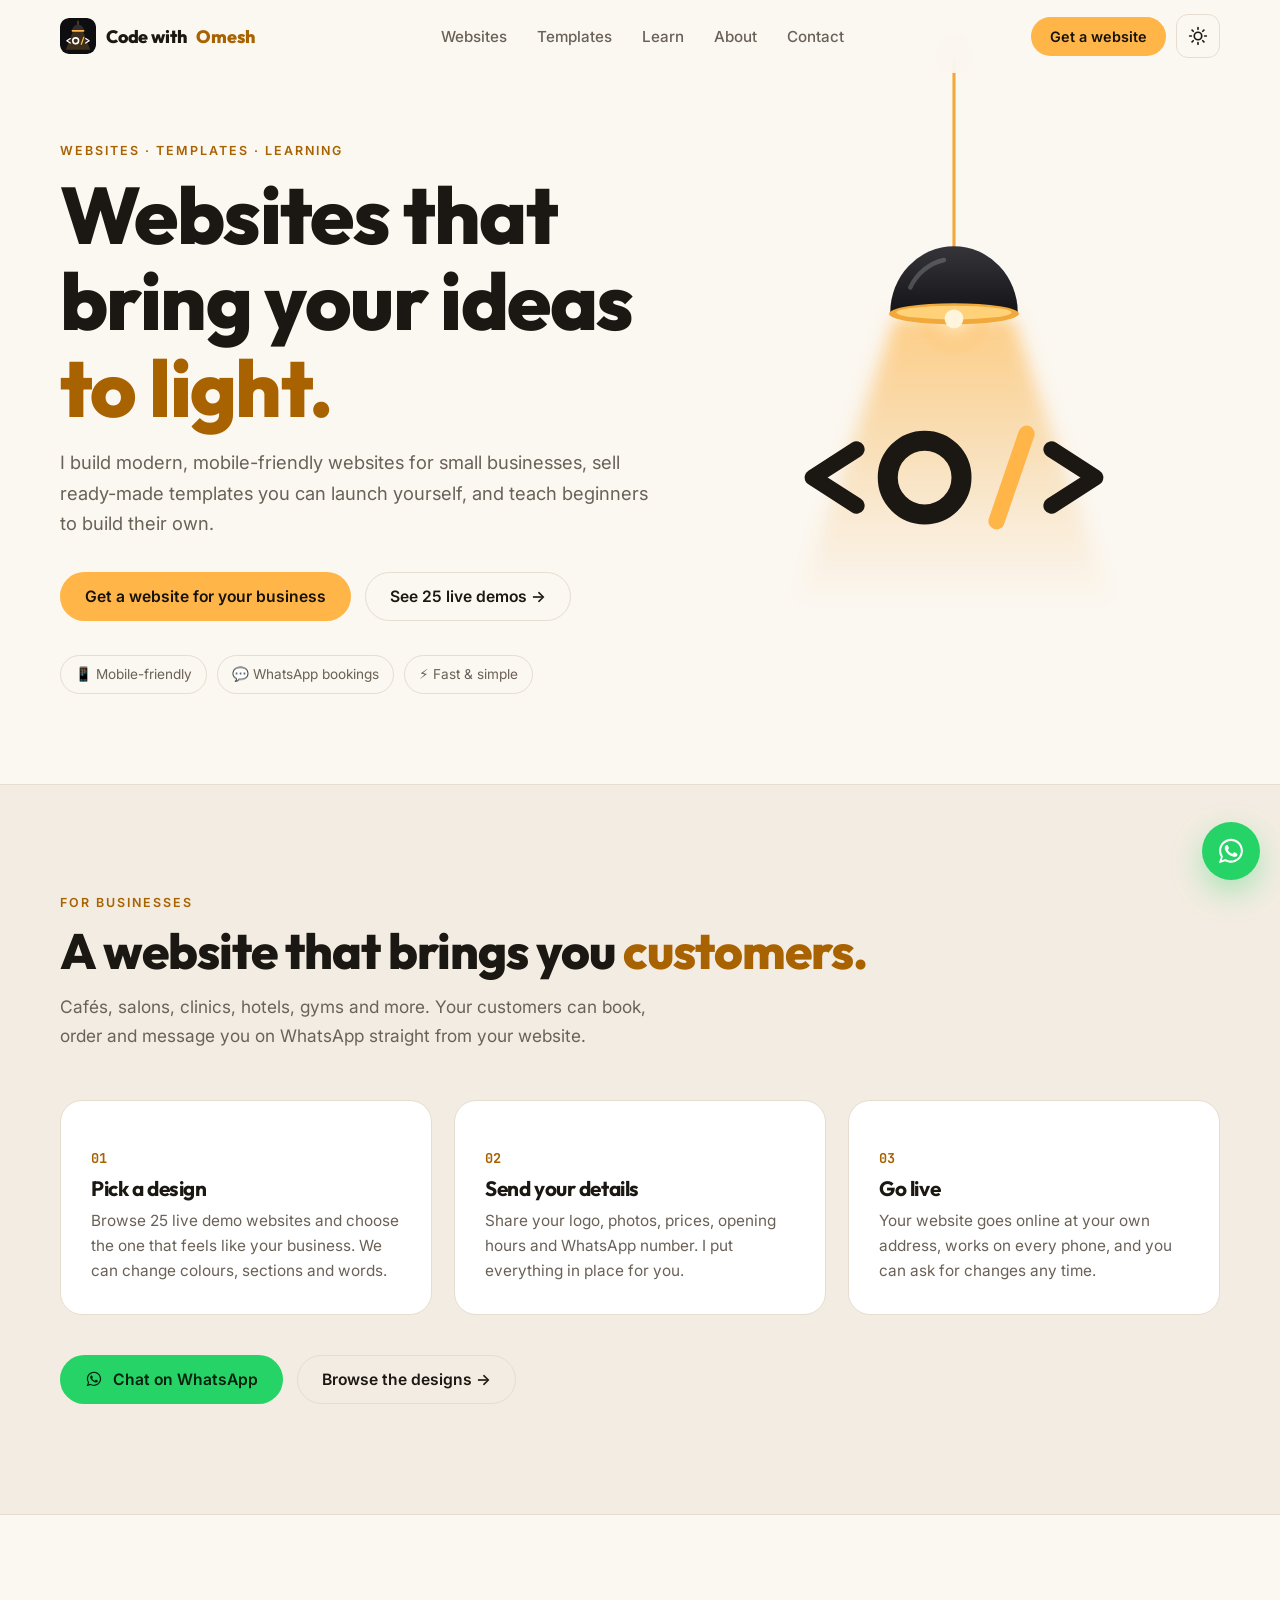
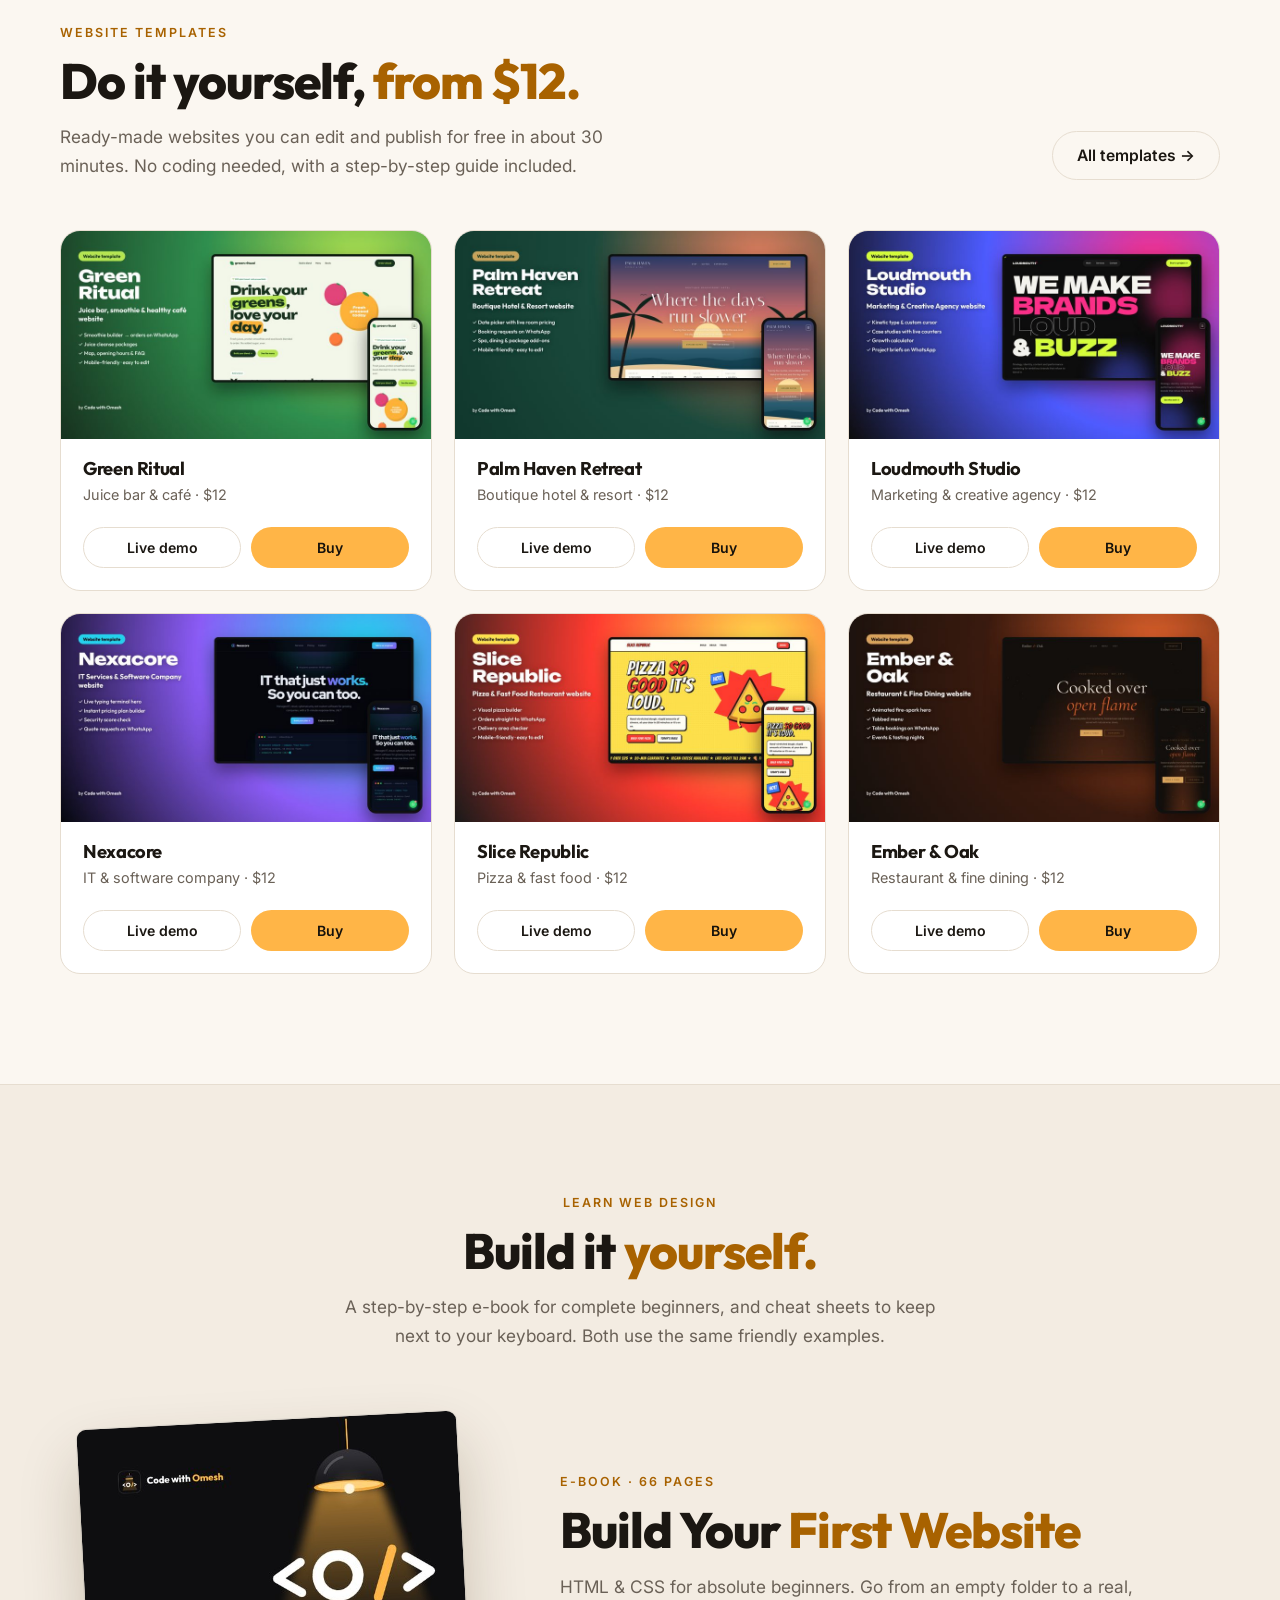
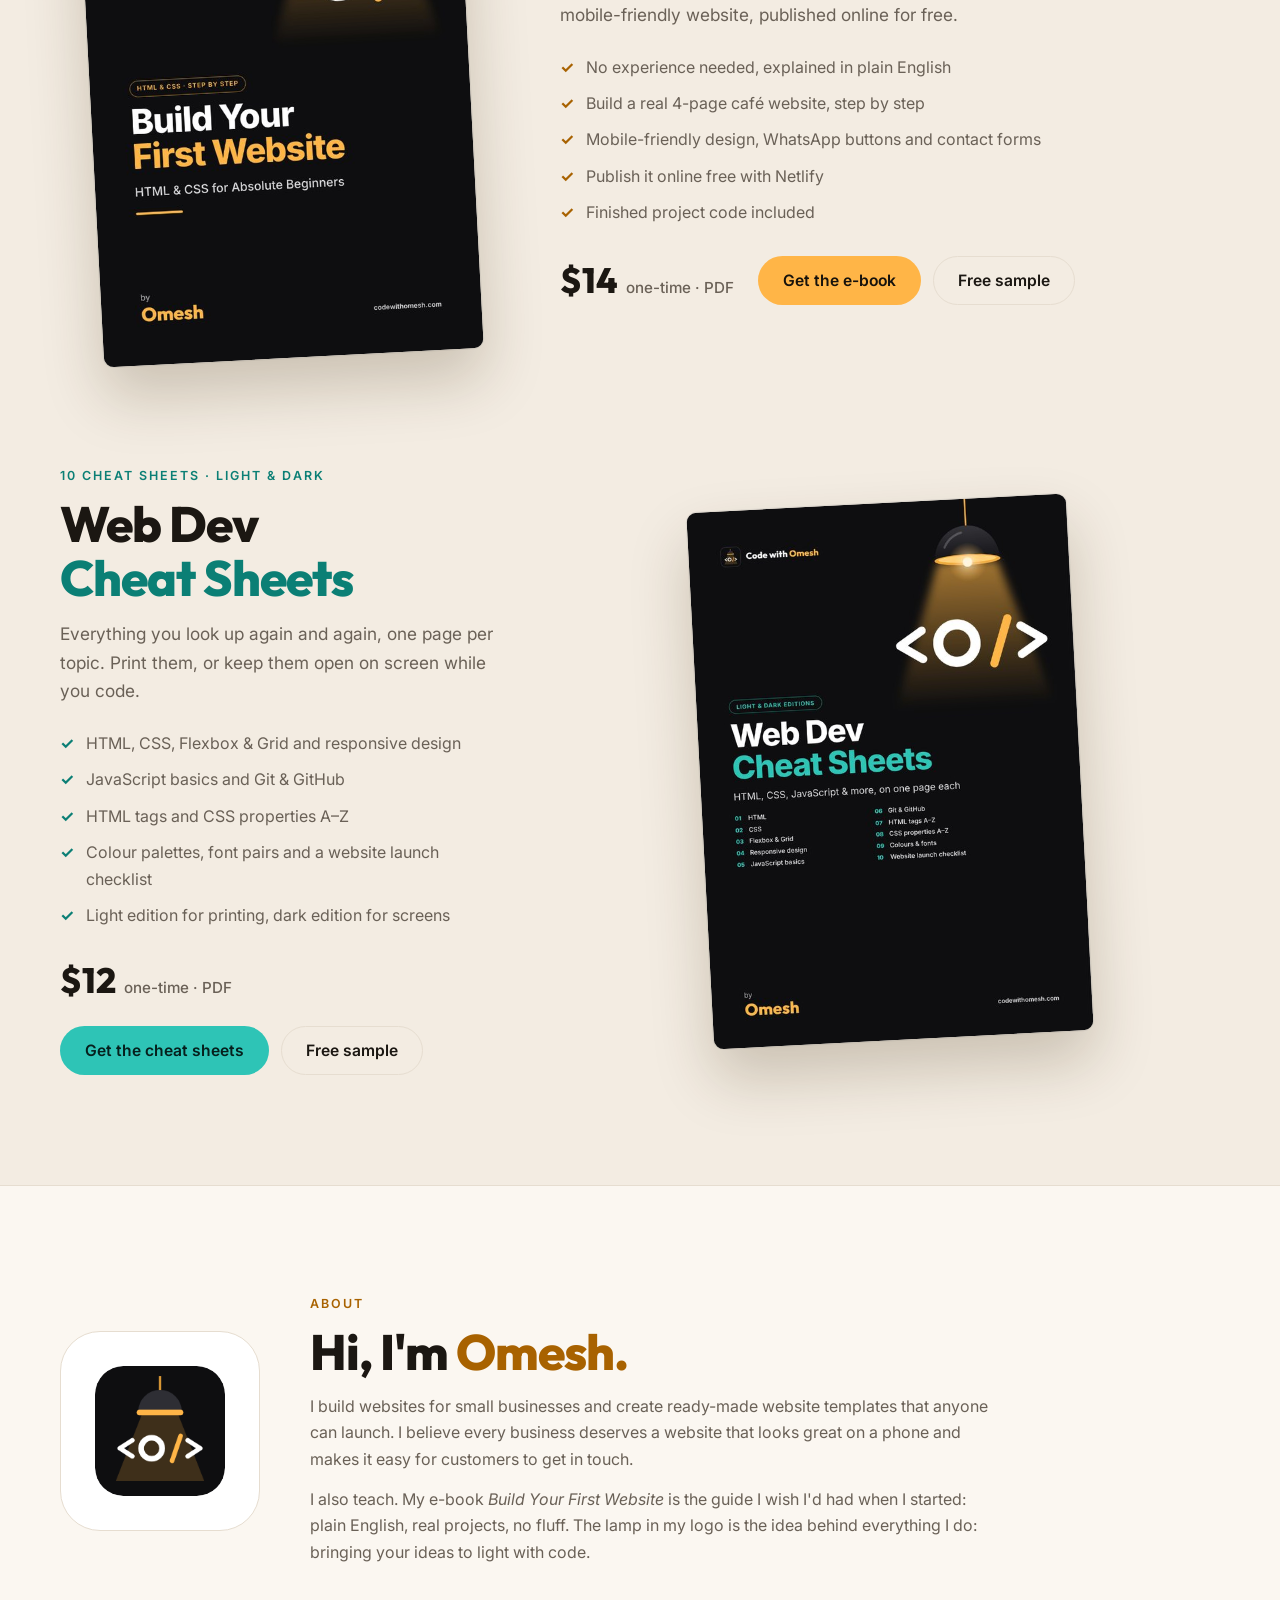
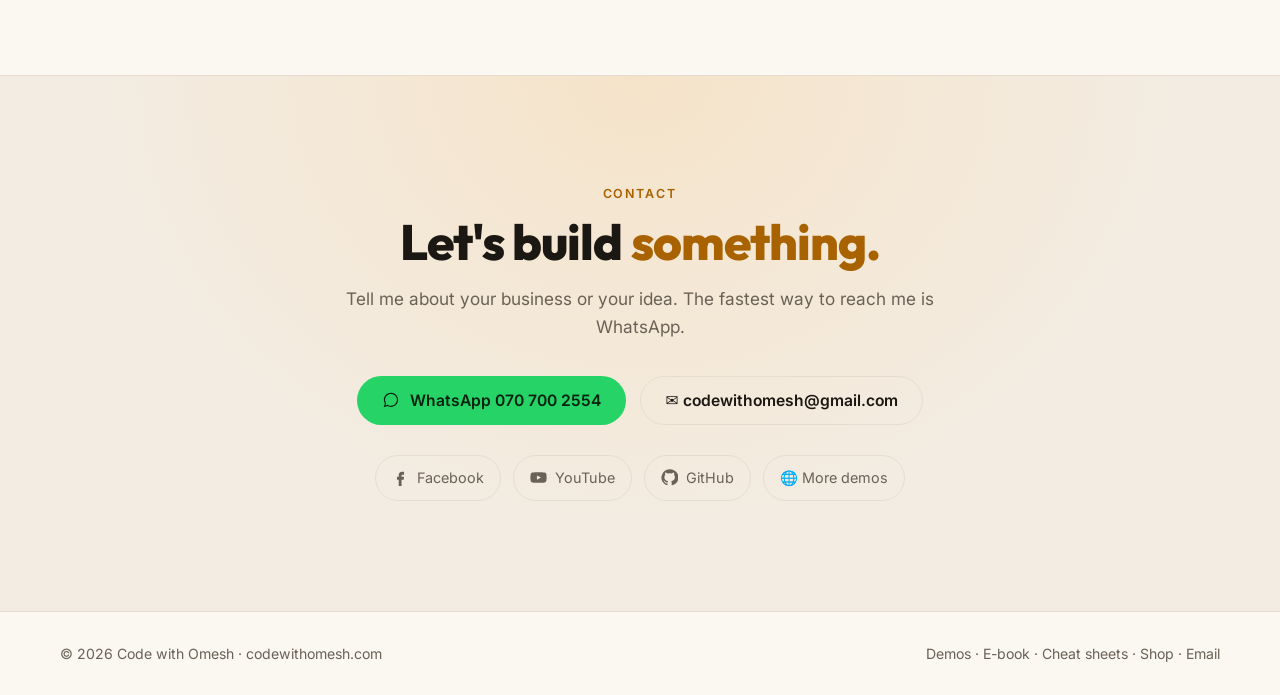
==== commit 6932a373: "Add light/dark mode toggle Follows the device setting on first visit, remembers the visitor's choice" ====
--- a/index.html
+++ b/index.html
@@ -7,6 +7,14 @@
 <meta name="description" content="Websites for small businesses, ready-made website templates from $12, and a beginner-friendly e-book and cheat sheets that teach you to build your own. By Omesh.">
 <link rel="canonical" href="https://codewithomesh.com/">
 <meta name="theme-color" content="#0E0E10">
+<script>
+  // Apply the saved or device theme before the page paints (shared with codewithomesh.com/tools)
+  (function () {
+    var t; try { t = localStorage.getItem('cwo-theme'); } catch (e) {}
+    if (t !== 'light' && t !== 'dark') t = matchMedia('(prefers-color-scheme: light)').matches ? 'light' : 'dark';
+    document.documentElement.dataset.theme = t;
+  })();
+</script>
 <link rel="icon" href="assets/favicon.svg" type="image/svg+xml">
 <link rel="icon" href="assets/favicon-32.png" sizes="32x32" type="image/png">
 <link rel="apple-touch-icon" href="assets/apple-touch-icon-180.png">
@@ -26,10 +34,28 @@
 {"@context":"https://schema.org","@type":"Organization","name":"Code with Omesh","url":"https://codewithomesh.com/","logo":"https://codewithomesh.com/assets/apple-touch-icon-180.png","email":"codewithomesh@gmail.com","sameAs":["https://www.facebook.com/CodeWithOmesh","https://www.youtube.com/@CodeWithOmesh","https://github.com/CodeWithOmesh"]}
 </script>
 <style>
+  /* Dark is the default; light comes from the visitor's device setting or the ☀️/🌙 toggle */
   :root {
-    --bg: #0E0E10; --bg2: #151518; --card: #1A1A1F; --line: #2A2A31;
+    color-scheme: dark;
+    --bg: #0E0E10; --bg2: #151518; --card: #1A1A1F; --line: #2A2A31; --line-strong: #3A3A44;
     --ink: #F6F3EE; --muted: #A9A49C; --amber: #FFB547; --deep: #F2A93B; --cream: #FFF4DC;
+    --accent: #FFB547; --teal: #2EC4B6; --nav-bg: rgba(14,14,16,.82); --lamp-ink: #FFFFFF;
+    --shadow: 0 40px 80px rgba(0,0,0,.55);
     --display: "Outfit", system-ui, sans-serif; --sans: "Inter", system-ui, sans-serif;
+  }
+  @media (prefers-color-scheme: light) {
+    :root:not([data-theme="dark"]) {
+      color-scheme: light;
+      --bg: #FBF7F1; --bg2: #F3ECE2; --card: #FFFFFF; --line: #E6DDD0; --line-strong: #CFC3B2;
+      --ink: #1B1712; --muted: #6A6157; --accent: #A86200; --teal: #0B7F75; --nav-bg: rgba(251,247,241,.86); --lamp-ink: #1B1712;
+      --shadow: 0 30px 60px rgba(60,40,10,.22);
+    }
+  }
+  :root[data-theme="light"] {
+    color-scheme: light;
+    --bg: #FBF7F1; --bg2: #F3ECE2; --card: #FFFFFF; --line: #E6DDD0; --line-strong: #CFC3B2;
+    --ink: #1B1712; --muted: #6A6157; --accent: #A86200; --teal: #0B7F75; --nav-bg: rgba(251,247,241,.86); --lamp-ink: #1B1712;
+    --shadow: 0 30px 60px rgba(60,40,10,.22);
   }
   * { box-sizing: border-box; margin: 0; }
   html { scroll-behavior: smooth; }
@@ -39,9 +65,9 @@
   .wrap { width: min(1160px, 100% - 40px); margin-inline: auto; }
   h1, h2, h3 { font-family: var(--display); line-height: 1.08; letter-spacing: -.02em; }
   h2 { font-size: clamp(2rem, 4.6vw, 3.1rem); font-weight: 800; }
-  .eyebrow { font: 600 .78rem var(--sans); letter-spacing: .16em; text-transform: uppercase; color: var(--amber); margin-bottom: 14px; }
+  .eyebrow { font: 600 .78rem var(--sans); letter-spacing: .16em; text-transform: uppercase; color: var(--accent); margin-bottom: 14px; }
   .lead { color: var(--muted); font-size: 1.08rem; max-width: 600px; margin-top: 16px; }
-  .amber { color: var(--amber); }
+  .amber { color: var(--accent); }
   section { padding: 110px 0; overflow-x: clip; }
   .btn { display: inline-flex; align-items: center; gap: 10px; padding: 14px 24px; border-radius: 40px; font: 600 .98rem var(--sans); text-decoration: none; border: 1.5px solid transparent; transition: transform .2s, background .2s, border-color .2s; cursor: pointer; }
   .btn:hover { transform: translateY(-2px); }
@@ -53,7 +79,7 @@
   .btn svg { width: 18px; height: 18px; flex: none; }
 
   /* nav */
-  header.nav { position: sticky; top: 0; z-index: 50; background: rgba(14,14,16,.82); backdrop-filter: blur(12px); -webkit-backdrop-filter: blur(12px); border-bottom: 1px solid transparent; transition: border-color .3s; }
+  header.nav { position: sticky; top: 0; z-index: 50; background: var(--nav-bg); backdrop-filter: blur(12px); -webkit-backdrop-filter: blur(12px); border-bottom: 1px solid transparent; transition: border-color .3s; }
   header.nav.scrolled { border-color: var(--line); }
   .nav .wrap { display: flex; align-items: center; justify-content: space-between; height: 72px; gap: 20px; }
   .brand { display: flex; align-items: center; gap: 10px; font: 800 1.12rem var(--display); text-decoration: none; letter-spacing: -.01em; white-space: nowrap; }
@@ -62,6 +88,12 @@
   .nav ul a { text-decoration: none; color: var(--muted); font-weight: 500; font-size: .95rem; transition: color .2s; }
   .nav ul a:hover { color: var(--ink); }
   .nav .btn { padding: 10px 18px; font-size: .9rem; }
+  .theme-btn { background: none; border: 1px solid var(--line); color: var(--ink); width: 44px; height: 44px; border-radius: 12px; cursor: pointer; display: grid; place-items: center; flex: none; transition: border-color .2s; }
+  .theme-btn:hover { border-color: var(--accent); }
+  .theme-btn svg { width: 20px; height: 20px; }
+  .theme-btn .sun { display: none; }
+  :root[data-theme="light"] .theme-btn .sun { display: block; } :root[data-theme="light"] .theme-btn .moon { display: none; }
+  .nav-end { display: flex; align-items: center; gap: 10px; }
   .burger { display: none; background: none; border: 1px solid var(--line); color: var(--ink); width: 44px; height: 44px; border-radius: 12px; font-size: 1.2rem; cursor: pointer; }
 
   /* hero */
@@ -74,6 +106,7 @@
   .chip { border: 1px solid var(--line); padding: 7px 14px; border-radius: 30px; font-size: .85rem; color: var(--muted); }
   .lamp { position: relative; width: 100%; max-width: 500px; margin-inline: auto; aspect-ratio: 1; }
   .lamp svg { width: 100%; height: 100%; overflow: visible; }
+  .lamp .w { stroke: var(--lamp-ink); }
   .lamp .beam { transform-origin: 400px 244px; animation: glow 5s ease-in-out infinite; }
   @keyframes glow { 0%, 100% { opacity: .92; } 50% { opacity: 1; } 52% { opacity: .78; } 54% { opacity: 1; } }
 
@@ -82,15 +115,15 @@
   .card { background: var(--card); border: 1px solid var(--line); border-radius: 22px; padding: 30px; }
   .card h3 { font-size: 1.3rem; margin: 18px 0 8px; }
   .card p { color: var(--muted); font-size: .96rem; }
-  .ic { width: 50px; height: 50px; border-radius: 14px; display: grid; place-items: center; background: rgba(255,181,71,.12); color: var(--amber); font-size: 1.4rem; }
+  .ic { width: 50px; height: 50px; border-radius: 14px; display: grid; place-items: center; background: rgba(255,181,71,.14); color: var(--accent); font-size: 1.4rem; }
   .steps { counter-reset: s; }
-  .steps .card h3::before { counter-increment: s; content: "0" counter(s); display: block; font: 700 .85rem "JetBrains Mono", monospace; color: var(--amber); margin-bottom: 10px; }
+  .steps .card h3::before { counter-increment: s; content: "0" counter(s); display: block; font: 700 .85rem "JetBrains Mono", monospace; color: var(--accent); margin-bottom: 10px; }
   .split { display: flex; justify-content: space-between; align-items: flex-end; gap: 30px; flex-wrap: wrap; }
   .alt { background: var(--bg2); border-block: 1px solid var(--line); }
 
   /* templates */
   .tpl { background: var(--card); border: 1px solid var(--line); border-radius: 20px; overflow: hidden; display: flex; flex-direction: column; transition: transform .35s, border-color .3s; }
-  .tpl:hover { transform: translateY(-6px); border-color: #3a3a44; }
+  .tpl:hover { transform: translateY(-6px); border-color: var(--line-strong); }
   .tpl img { aspect-ratio: 16/9; width: 100%; object-fit: cover; }
   .tpl .body { padding: 20px 22px 22px; display: flex; flex-direction: column; gap: 4px; flex: 1; }
   .tpl h3 { font-size: 1.15rem; }
@@ -101,12 +134,12 @@
   /* book */
   .book { display: grid; grid-template-columns: .8fr 1.2fr; gap: 60px; align-items: center; }
   .book .cover { position: relative; max-width: 380px; margin-inline: auto; }
-  .book .cover img { border-radius: 10px; box-shadow: 0 40px 80px rgba(0,0,0,.55), 0 0 0 1px rgba(255,255,255,.06); transform: rotate(-3deg); transition: transform .4s; }
+  .book .cover img { border-radius: 10px; box-shadow: var(--shadow), 0 0 0 1px rgba(127,127,127,.12); transform: rotate(-3deg); transition: transform .4s; }
   .book .cover:hover img { transform: rotate(0); }
   .book .cover::before { content: ""; position: absolute; inset: -12% 0 10%; background: radial-gradient(circle at 50% 30%, rgba(255,181,71,.28), transparent 65%); z-index: -1; }
   .book ul { list-style: none; padding: 0; margin: 24px 0 30px; display: grid; gap: 10px; }
   .book li { display: flex; gap: 12px; color: var(--muted); }
-  .book li::before { content: "✓"; color: var(--amber); font-weight: 700; }
+  .book li::before { content: "✓"; color: var(--accent); font-weight: 700; }
   .price { font: 800 2.2rem var(--display); }
   .price small { font: 500 .95rem var(--sans); color: var(--muted); margin-left: 8px; }
 
@@ -115,9 +148,9 @@
   .learn-head .lead { margin-inline: auto; }
   .book + .book { margin-top: 110px; }
   .book.flip .cover { order: 2; }
-  .teal { color: #2EC4B6; white-space: nowrap; }
-  .book.sheets .eyebrow { color: #2EC4B6; }
-  .book.sheets li::before { color: #2EC4B6; }
+  .teal { color: var(--teal); white-space: nowrap; }
+  .book.sheets .eyebrow { color: var(--teal); }
+  .book.sheets li::before { color: var(--teal); }
   .book.sheets .cover::before { background: radial-gradient(circle at 50% 30%, rgba(46,196,182,.24), transparent 65%); }
   .book.sheets .btn.primary { background: #2EC4B6; color: #06201D; }
   .book.sheets .btn.primary:hover { background: #4FD3C7; }
@@ -160,7 +193,7 @@
     .about { grid-template-columns: 1fr; text-align: center; } .about .badge { margin-inline: auto; } .about p { margin-inline: auto; }
   }
   @media (max-width: 760px) {
-    .nav ul, .nav .btn { display: none; }
+    .nav ul, .nav .nav-end .btn { display: none; }
     .burger { display: block; }
     .nav.open ul { display: flex; flex-direction: column; position: absolute; top: 72px; left: 0; right: 0; background: var(--bg); border-bottom: 1px solid var(--line); padding: 10px 20px 22px; gap: 0; }
     .nav.open ul a { display: block; padding: 14px 0; font-size: 1.1rem; color: var(--ink); border-bottom: 1px solid var(--line); }
@@ -182,8 +215,14 @@
       <li><a href="#about">About</a></li>
       <li><a href="#contact">Contact</a></li>
     </ul>
-    <a class="btn primary" href="https://wa.me/94707002554?text=Hi%20Omesh!%20I'd%20like%20a%20website." target="_blank" rel="noopener">Get a website</a>
-    <button class="burger" id="burger" aria-label="Open menu" aria-expanded="false" aria-controls="menu">☰</button>
+    <div class="nav-end">
+      <a class="btn primary" href="https://wa.me/94707002554?text=Hi%20Omesh!%20I'd%20like%20a%20website." target="_blank" rel="noopener">Get a website</a>
+      <button class="theme-btn" id="themeBtn" type="button" aria-label="Switch to light mode">
+        <svg class="moon" viewBox="0 0 24 24" fill="none" stroke="currentColor" stroke-width="2" stroke-linecap="round" stroke-linejoin="round"><path d="M21 12.8A9 9 0 1 1 11.2 3a7 7 0 0 0 9.8 9.8z"/></svg>
+        <svg class="sun" viewBox="0 0 24 24" fill="none" stroke="currentColor" stroke-width="2" stroke-linecap="round"><circle cx="12" cy="12" r="4.5"/><path d="M12 2v2M12 20v2M4.9 4.9l1.4 1.4M17.7 17.7l1.4 1.4M2 12h2M20 12h2M4.9 19.1l1.4-1.4M17.7 6.3l1.4-1.4"/></svg>
+      </button>
+      <button class="burger" id="burger" aria-label="Open menu" aria-expanded="false" aria-controls="menu">☰</button>
+    </div>
   </div>
 </header>
 
@@ -215,8 +254,8 @@
         <ellipse cx="400" cy="238" rx="104" ry="17" fill="#F2A93B"/><ellipse cx="400" cy="236" rx="92" ry="11" fill="#FFD27A"/>
         <circle cx="400" cy="246" r="15" fill="#FFF4DC"/>
         <g fill="none" stroke-linecap="round" stroke-linejoin="round">
-          <path d="M244 455 L174 500 L244 545" stroke="#fff" stroke-width="26"/><circle cx="353" cy="500" r="59" stroke="#fff" stroke-width="32"/>
-          <path d="M468 570 L516 430" stroke="#FFB547" stroke-width="26"/><path d="M556 455 L626 500 L556 545" stroke="#fff" stroke-width="26"/>
+          <path class="w" d="M244 455 L174 500 L244 545" stroke="#fff" stroke-width="26"/><circle class="w" cx="353" cy="500" r="59" stroke="#fff" stroke-width="32"/>
+          <path d="M468 570 L516 430" stroke="#FFB547" stroke-width="26"/><path class="w" d="M556 455 L626 500 L556 545" stroke="#fff" stroke-width="26"/>
         </g>
       </svg>
     </div>
@@ -365,6 +404,15 @@
         <div class="row"><a class="btn ghost" href="${DEMO}${demo}/" target="_blank" rel="noopener">Live demo</a><a class="btn primary" href="${SHOP}${slug}" target="_blank" rel="noopener">Buy</a></div></div>
     </article>`).join('');
 
+  // Light / dark toggle
+  const root = document.documentElement, themeBtn = document.getElementById('themeBtn'), metaTheme = document.querySelector('meta[name="theme-color"]');
+  const setTheme = (t, save) => { root.dataset.theme = t; metaTheme.content = t === 'light' ? '#FBF7F1' : '#0E0E10';
+    themeBtn.setAttribute('aria-label', t === 'light' ? 'Switch to dark mode' : 'Switch to light mode');
+    if (save) { try { localStorage.setItem('cwo-theme', t); } catch (e) {} } };
+  setTheme(root.dataset.theme || 'dark', false);
+  themeBtn.onclick = () => setTheme(root.dataset.theme === 'light' ? 'dark' : 'light', true);
+  matchMedia('(prefers-color-scheme: light)').addEventListener('change', e => { let saved; try { saved = localStorage.getItem('cwo-theme'); } catch (_) {} if (!saved) setTheme(e.matches ? 'light' : 'dark', false); });
+
   document.getElementById('yr').textContent = new Date().getFullYear();
   const nav = document.getElementById('nav'), burger = document.getElementById('burger');
   addEventListener('scroll', () => nav.classList.toggle('scrolled', scrollY > 10), { passive: true });
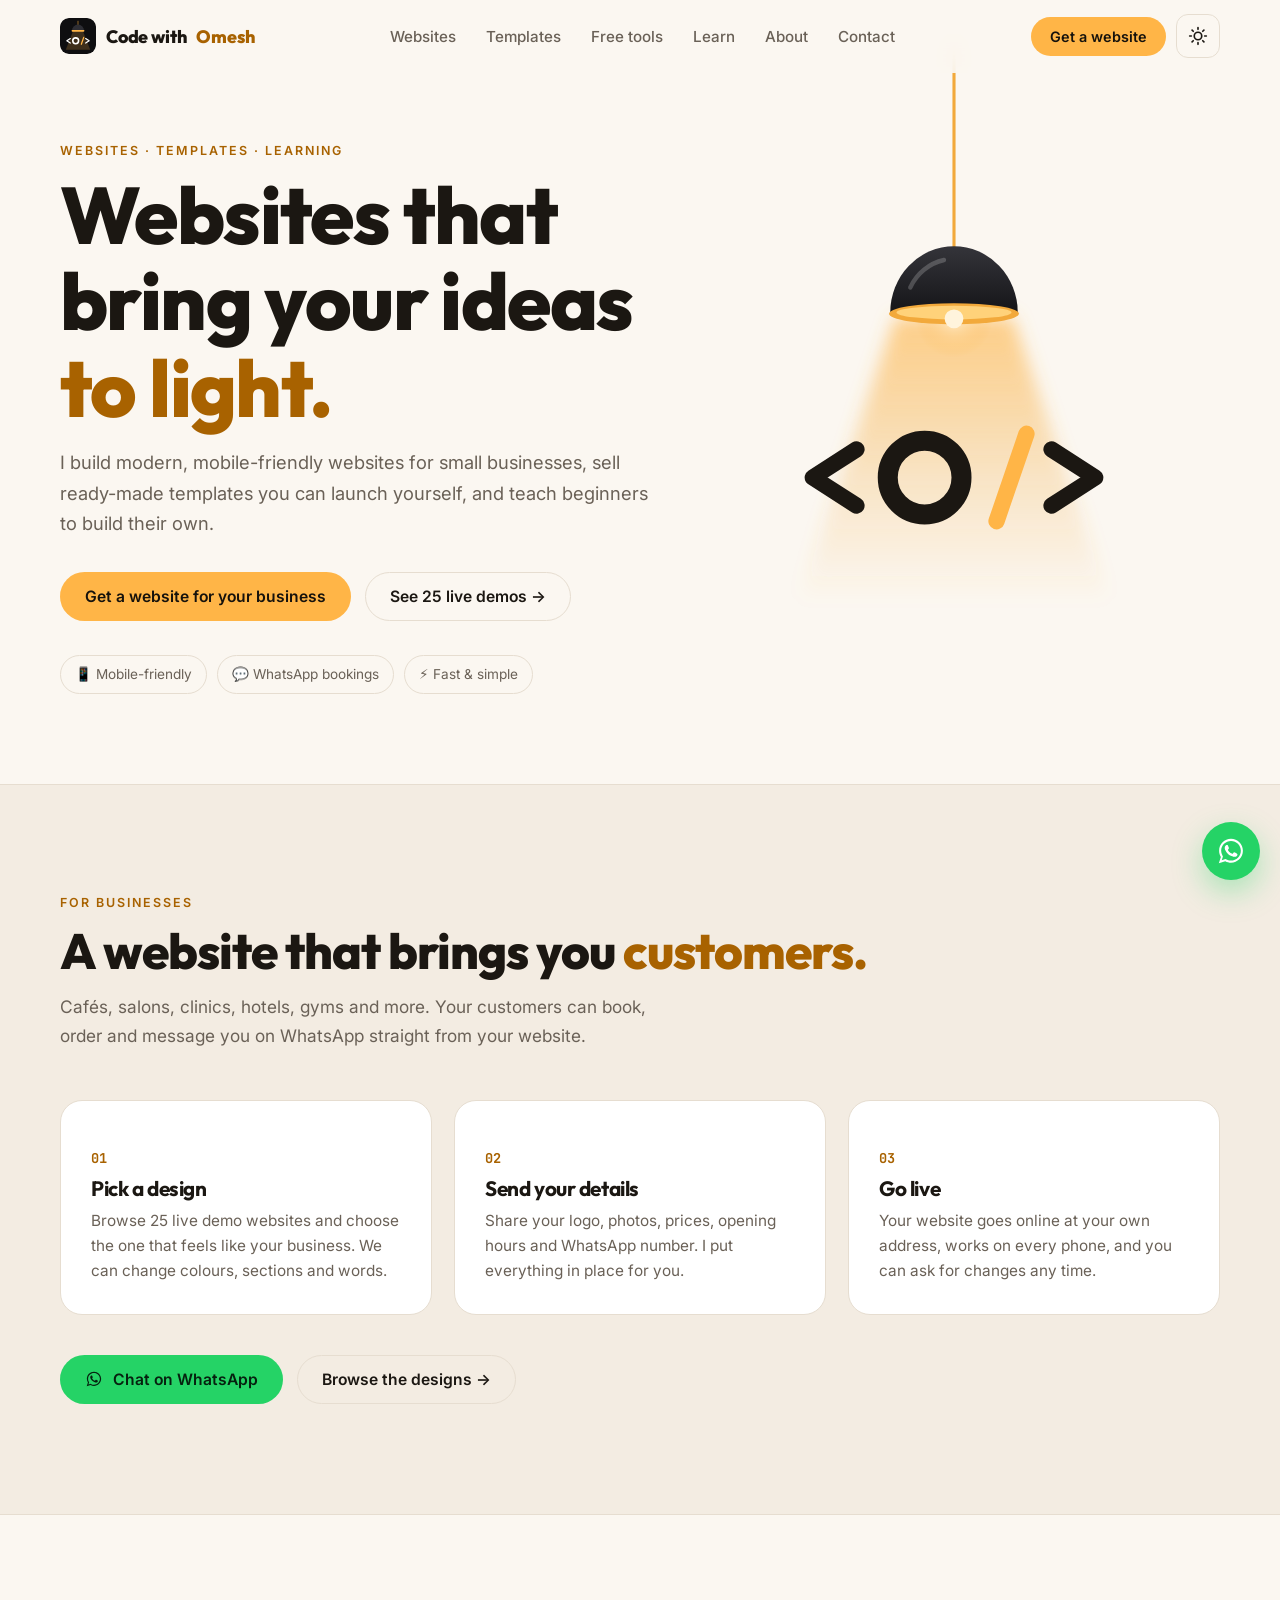
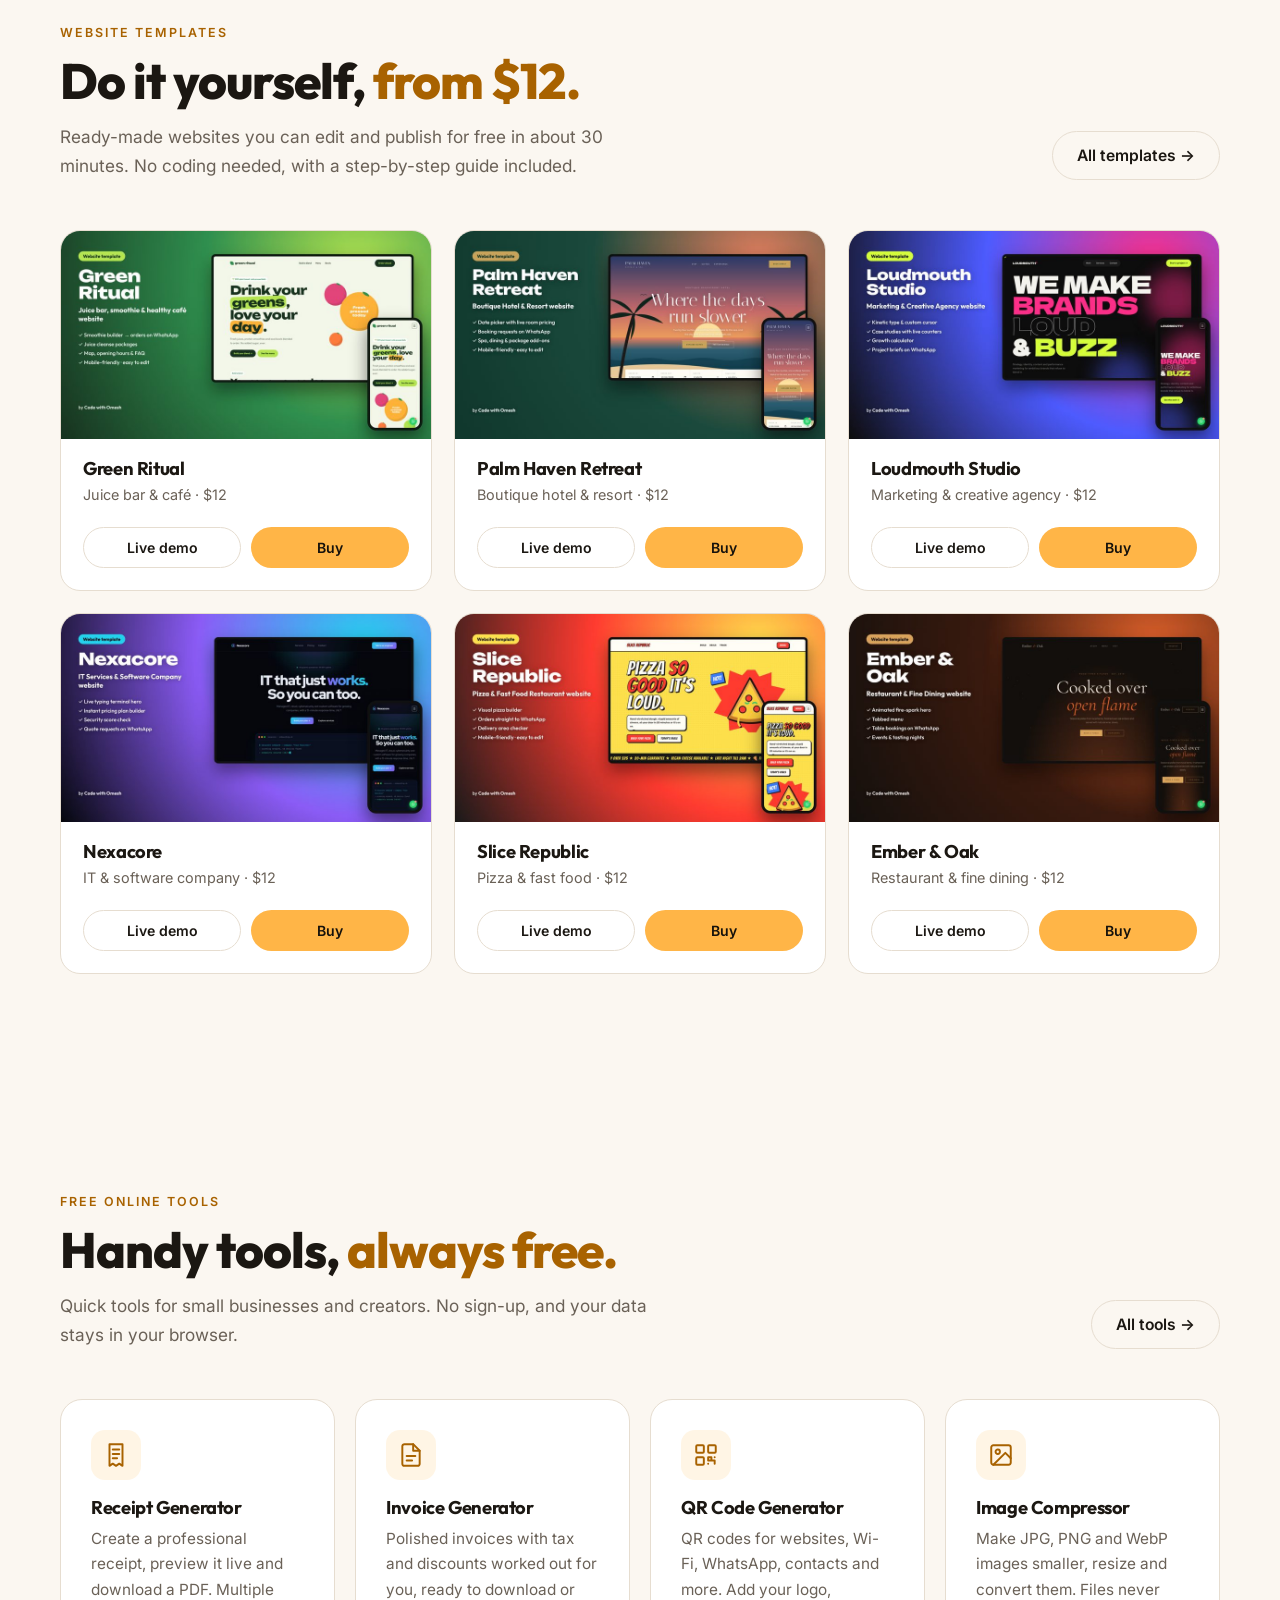
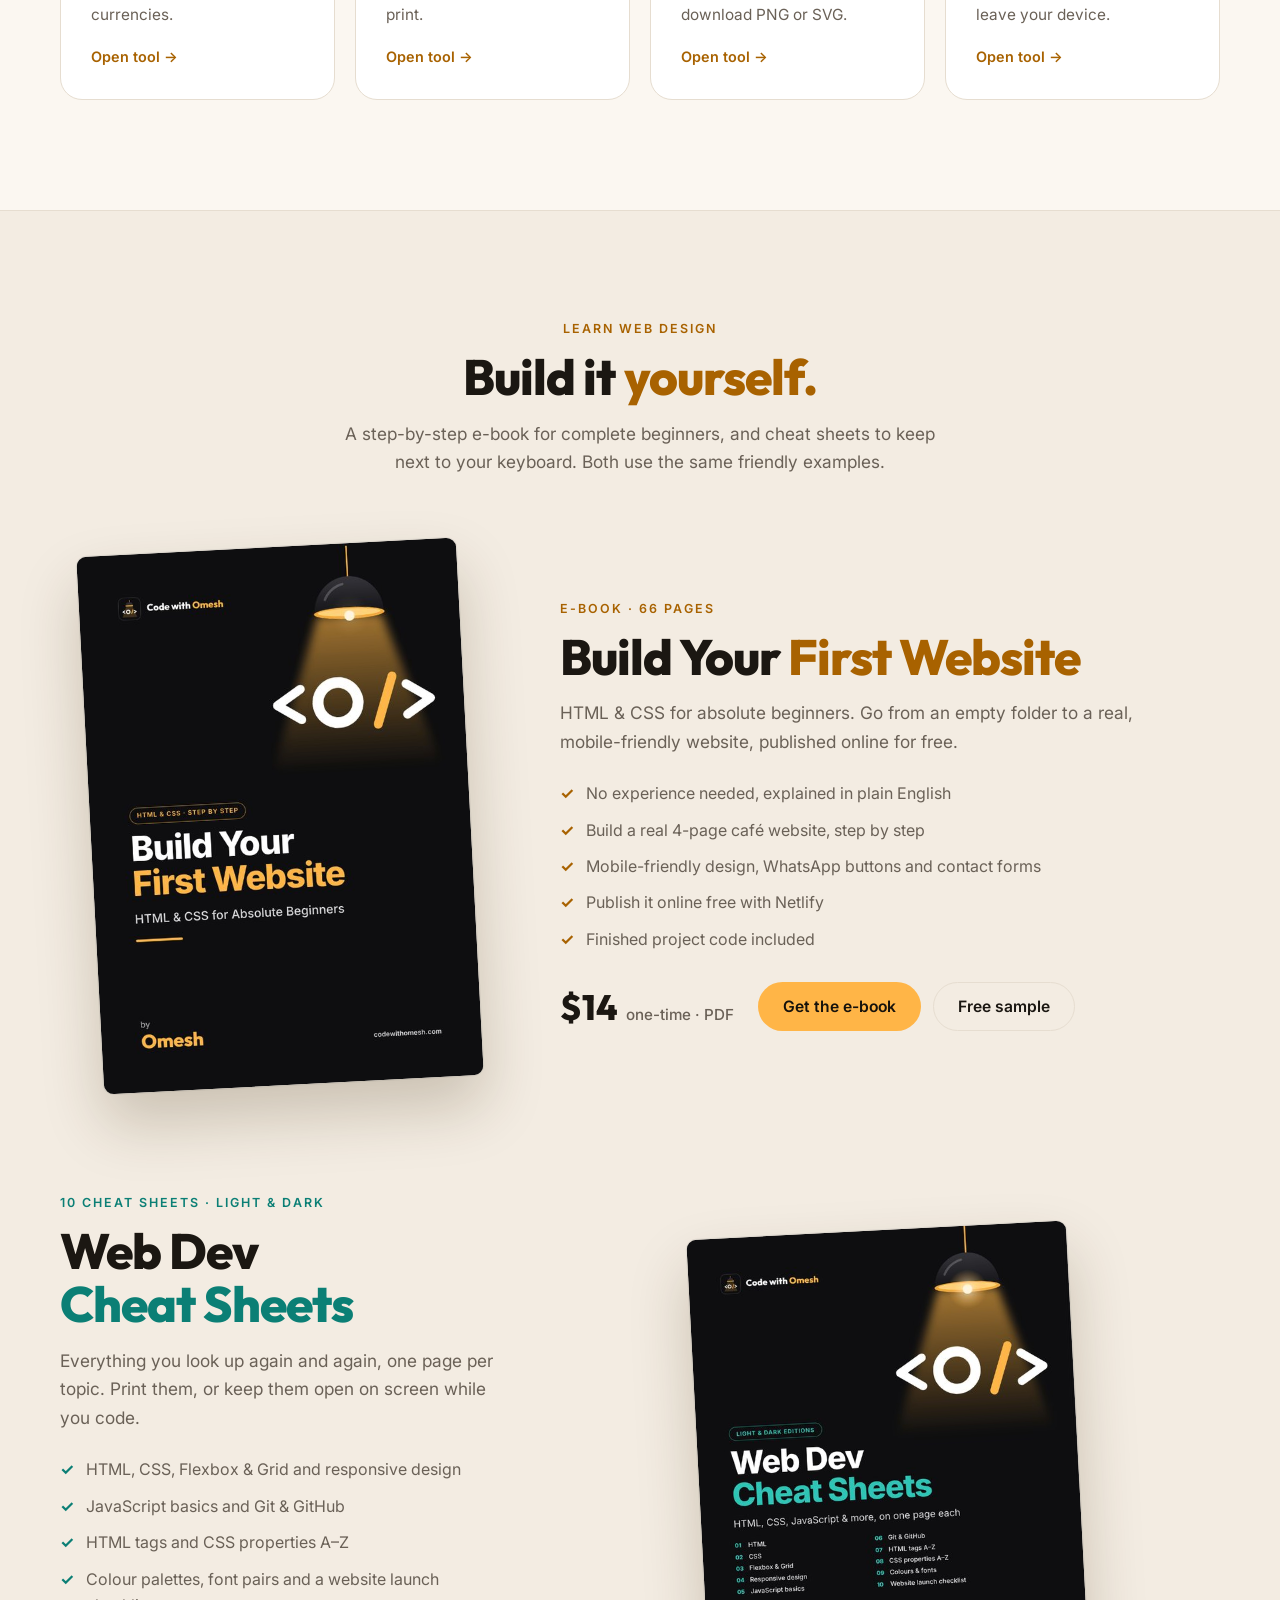
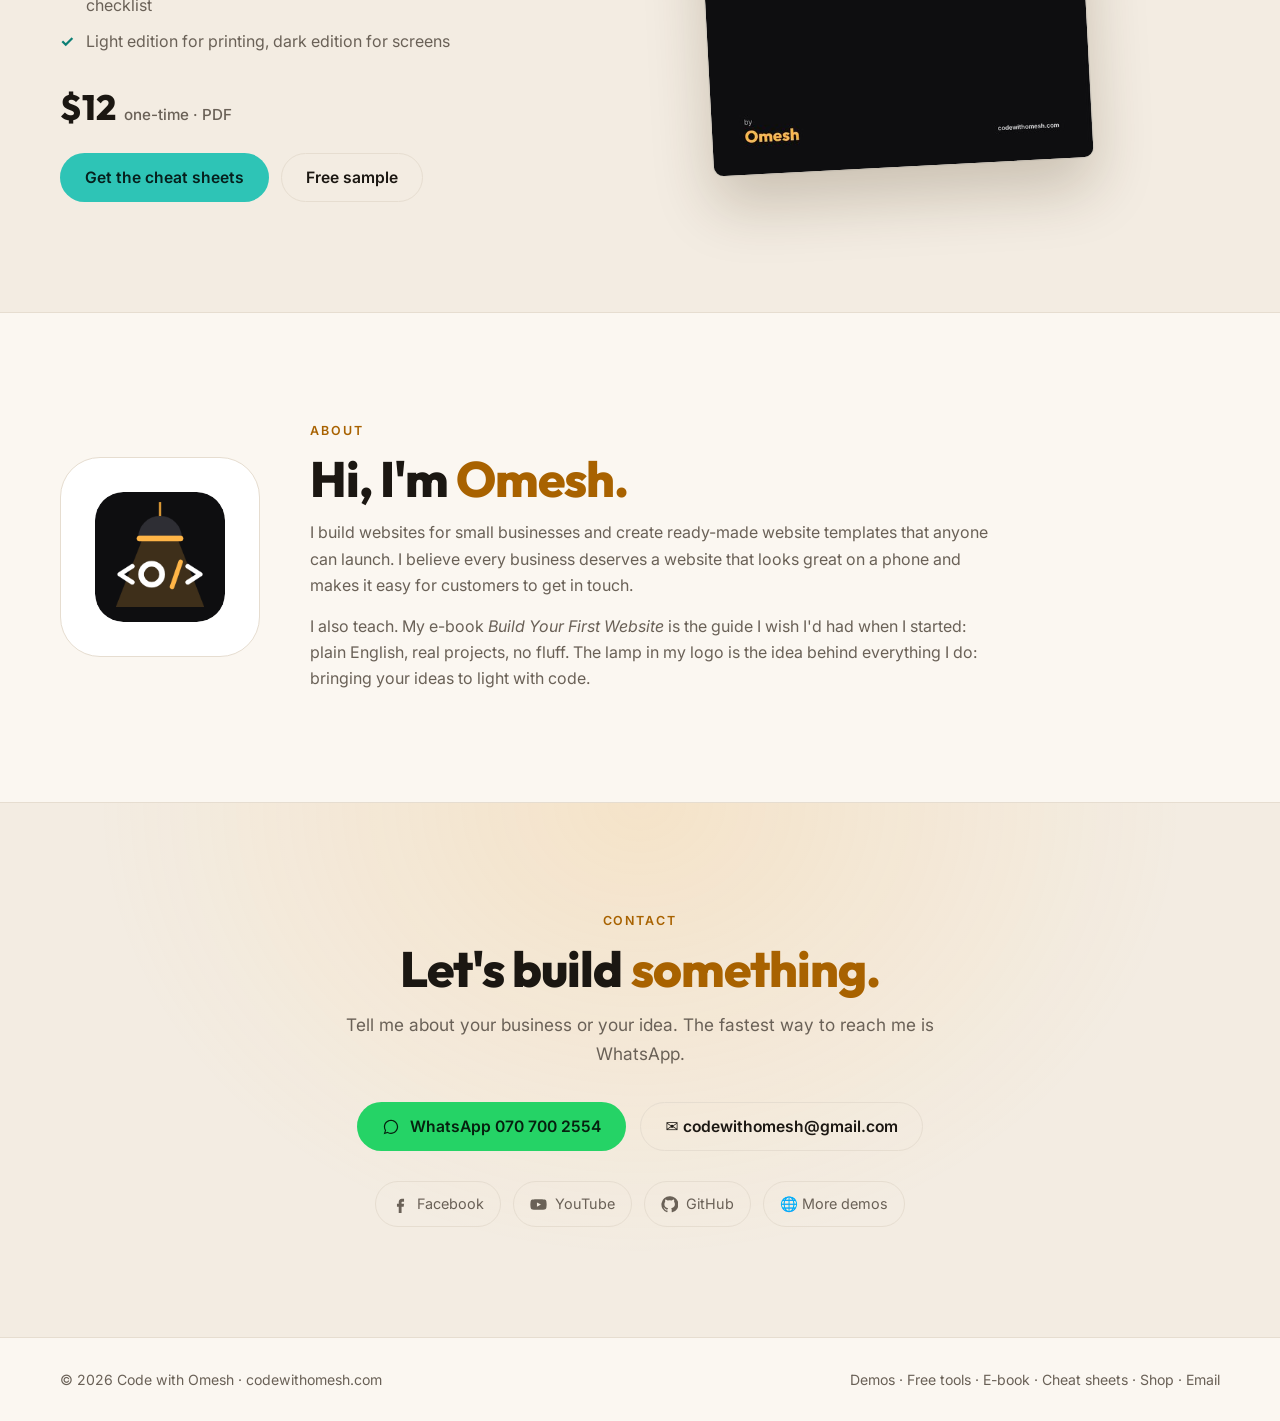
==== commit d41a7818: "Add Free tools section and /tools page Shared stylesheet and script for all pages (theme choice carr" ====
--- a/index.html
+++ b/index.html
@@ -7,14 +7,7 @@
 <meta name="description" content="Websites for small businesses, ready-made website templates from $12, and a beginner-friendly e-book and cheat sheets that teach you to build your own. By Omesh.">
 <link rel="canonical" href="https://codewithomesh.com/">
 <meta name="theme-color" content="#0E0E10">
-<script>
-  // Apply the saved or device theme before the page paints (shared with codewithomesh.com/tools)
-  (function () {
-    var t; try { t = localStorage.getItem('cwo-theme'); } catch (e) {}
-    if (t !== 'light' && t !== 'dark') t = matchMedia('(prefers-color-scheme: light)').matches ? 'light' : 'dark';
-    document.documentElement.dataset.theme = t;
-  })();
-</script>
+<script src="/assets/theme-init.js"></script>
 <link rel="icon" href="assets/favicon.svg" type="image/svg+xml">
 <link rel="icon" href="assets/favicon-32.png" sizes="32x32" type="image/png">
 <link rel="apple-touch-icon" href="assets/apple-touch-icon-180.png">
@@ -33,175 +26,7 @@
 <script type="application/ld+json">
 {"@context":"https://schema.org","@type":"Organization","name":"Code with Omesh","url":"https://codewithomesh.com/","logo":"https://codewithomesh.com/assets/apple-touch-icon-180.png","email":"codewithomesh@gmail.com","sameAs":["https://www.facebook.com/CodeWithOmesh","https://www.youtube.com/@CodeWithOmesh","https://github.com/CodeWithOmesh"]}
 </script>
-<style>
-  /* Dark is the default; light comes from the visitor's device setting or the ☀️/🌙 toggle */
-  :root {
-    color-scheme: dark;
-    --bg: #0E0E10; --bg2: #151518; --card: #1A1A1F; --line: #2A2A31; --line-strong: #3A3A44;
-    --ink: #F6F3EE; --muted: #A9A49C; --amber: #FFB547; --deep: #F2A93B; --cream: #FFF4DC;
-    --accent: #FFB547; --teal: #2EC4B6; --nav-bg: rgba(14,14,16,.82); --lamp-ink: #FFFFFF;
-    --shadow: 0 40px 80px rgba(0,0,0,.55);
-    --display: "Outfit", system-ui, sans-serif; --sans: "Inter", system-ui, sans-serif;
-  }
-  @media (prefers-color-scheme: light) {
-    :root:not([data-theme="dark"]) {
-      color-scheme: light;
-      --bg: #FBF7F1; --bg2: #F3ECE2; --card: #FFFFFF; --line: #E6DDD0; --line-strong: #CFC3B2;
-      --ink: #1B1712; --muted: #6A6157; --accent: #A86200; --teal: #0B7F75; --nav-bg: rgba(251,247,241,.86); --lamp-ink: #1B1712;
-      --shadow: 0 30px 60px rgba(60,40,10,.22);
-    }
-  }
-  :root[data-theme="light"] {
-    color-scheme: light;
-    --bg: #FBF7F1; --bg2: #F3ECE2; --card: #FFFFFF; --line: #E6DDD0; --line-strong: #CFC3B2;
-    --ink: #1B1712; --muted: #6A6157; --accent: #A86200; --teal: #0B7F75; --nav-bg: rgba(251,247,241,.86); --lamp-ink: #1B1712;
-    --shadow: 0 30px 60px rgba(60,40,10,.22);
-  }
-  * { box-sizing: border-box; margin: 0; }
-  html { scroll-behavior: smooth; }
-  body { background: var(--bg); color: var(--ink); font: 400 1rem/1.65 var(--sans); -webkit-font-smoothing: antialiased; overflow-x: hidden; }
-  a { color: inherit; }
-  img { display: block; max-width: 100%; height: auto; }
-  .wrap { width: min(1160px, 100% - 40px); margin-inline: auto; }
-  h1, h2, h3 { font-family: var(--display); line-height: 1.08; letter-spacing: -.02em; }
-  h2 { font-size: clamp(2rem, 4.6vw, 3.1rem); font-weight: 800; }
-  .eyebrow { font: 600 .78rem var(--sans); letter-spacing: .16em; text-transform: uppercase; color: var(--accent); margin-bottom: 14px; }
-  .lead { color: var(--muted); font-size: 1.08rem; max-width: 600px; margin-top: 16px; }
-  .amber { color: var(--accent); }
-  section { padding: 110px 0; overflow-x: clip; }
-  .btn { display: inline-flex; align-items: center; gap: 10px; padding: 14px 24px; border-radius: 40px; font: 600 .98rem var(--sans); text-decoration: none; border: 1.5px solid transparent; transition: transform .2s, background .2s, border-color .2s; cursor: pointer; }
-  .btn:hover { transform: translateY(-2px); }
-  .btn.primary { background: var(--amber); color: #16120C; }
-  .btn.primary:hover { background: #FFC46C; }
-  .btn.ghost { border-color: var(--line); color: var(--ink); }
-  .btn.ghost:hover { border-color: var(--amber); }
-  .btn.wa { background: #25D366; color: #06210F; }
-  .btn svg { width: 18px; height: 18px; flex: none; }
-
-  /* nav */
-  header.nav { position: sticky; top: 0; z-index: 50; background: var(--nav-bg); backdrop-filter: blur(12px); -webkit-backdrop-filter: blur(12px); border-bottom: 1px solid transparent; transition: border-color .3s; }
-  header.nav.scrolled { border-color: var(--line); }
-  .nav .wrap { display: flex; align-items: center; justify-content: space-between; height: 72px; gap: 20px; }
-  .brand { display: flex; align-items: center; gap: 10px; font: 800 1.12rem var(--display); text-decoration: none; letter-spacing: -.01em; white-space: nowrap; }
-  .brand img { width: 36px; height: 36px; border-radius: 9px; }
-  .nav ul { display: flex; gap: 30px; list-style: none; padding: 0; }
-  .nav ul a { text-decoration: none; color: var(--muted); font-weight: 500; font-size: .95rem; transition: color .2s; }
-  .nav ul a:hover { color: var(--ink); }
-  .nav .btn { padding: 10px 18px; font-size: .9rem; }
-  .theme-btn { background: none; border: 1px solid var(--line); color: var(--ink); width: 44px; height: 44px; border-radius: 12px; cursor: pointer; display: grid; place-items: center; flex: none; transition: border-color .2s; }
-  .theme-btn:hover { border-color: var(--accent); }
-  .theme-btn svg { width: 20px; height: 20px; }
-  .theme-btn .sun { display: none; }
-  :root[data-theme="light"] .theme-btn .sun { display: block; } :root[data-theme="light"] .theme-btn .moon { display: none; }
-  .nav-end { display: flex; align-items: center; gap: 10px; }
-  .burger { display: none; background: none; border: 1px solid var(--line); color: var(--ink); width: 44px; height: 44px; border-radius: 12px; font-size: 1.2rem; cursor: pointer; }
-
-  /* hero */
-  .hero { padding: 70px 0 90px; position: relative; }
-  .hero .wrap { display: grid; grid-template-columns: 1.05fr .95fr; gap: 40px; align-items: center; }
-  .hero h1 { font-size: clamp(2.7rem, 6.6vw, 5rem); font-weight: 800; }
-  .hero .lead { font-size: 1.15rem; }
-  .hero .actions { display: flex; gap: 14px; flex-wrap: wrap; margin-top: 34px; }
-  .hero .chips { display: flex; gap: 10px; flex-wrap: wrap; margin-top: 34px; }
-  .chip { border: 1px solid var(--line); padding: 7px 14px; border-radius: 30px; font-size: .85rem; color: var(--muted); }
-  .lamp { position: relative; width: 100%; max-width: 500px; margin-inline: auto; aspect-ratio: 1; }
-  .lamp svg { width: 100%; height: 100%; overflow: visible; }
-  .lamp .w { stroke: var(--lamp-ink); }
-  .lamp .beam { transform-origin: 400px 244px; animation: glow 5s ease-in-out infinite; }
-  @keyframes glow { 0%, 100% { opacity: .92; } 50% { opacity: 1; } 52% { opacity: .78; } 54% { opacity: 1; } }
-
-  /* cards & grids */
-  .grid3 { display: grid; grid-template-columns: repeat(3, minmax(0, 1fr)); gap: 22px; margin-top: 50px; }
-  .card { background: var(--card); border: 1px solid var(--line); border-radius: 22px; padding: 30px; }
-  .card h3 { font-size: 1.3rem; margin: 18px 0 8px; }
-  .card p { color: var(--muted); font-size: .96rem; }
-  .ic { width: 50px; height: 50px; border-radius: 14px; display: grid; place-items: center; background: rgba(255,181,71,.14); color: var(--accent); font-size: 1.4rem; }
-  .steps { counter-reset: s; }
-  .steps .card h3::before { counter-increment: s; content: "0" counter(s); display: block; font: 700 .85rem "JetBrains Mono", monospace; color: var(--accent); margin-bottom: 10px; }
-  .split { display: flex; justify-content: space-between; align-items: flex-end; gap: 30px; flex-wrap: wrap; }
-  .alt { background: var(--bg2); border-block: 1px solid var(--line); }
-
-  /* templates */
-  .tpl { background: var(--card); border: 1px solid var(--line); border-radius: 20px; overflow: hidden; display: flex; flex-direction: column; transition: transform .35s, border-color .3s; }
-  .tpl:hover { transform: translateY(-6px); border-color: var(--line-strong); }
-  .tpl img { aspect-ratio: 16/9; width: 100%; object-fit: cover; }
-  .tpl .body { padding: 20px 22px 22px; display: flex; flex-direction: column; gap: 4px; flex: 1; }
-  .tpl h3 { font-size: 1.15rem; }
-  .tpl p { color: var(--muted); font-size: .9rem; }
-  .tpl .row { display: flex; gap: 10px; margin-top: auto; padding-top: 16px; }
-  .tpl .row a { flex: 1; justify-content: center; padding: 11px 14px; font-size: .88rem; }
-
-  /* book */
-  .book { display: grid; grid-template-columns: .8fr 1.2fr; gap: 60px; align-items: center; }
-  .book .cover { position: relative; max-width: 380px; margin-inline: auto; }
-  .book .cover img { border-radius: 10px; box-shadow: var(--shadow), 0 0 0 1px rgba(127,127,127,.12); transform: rotate(-3deg); transition: transform .4s; }
-  .book .cover:hover img { transform: rotate(0); }
-  .book .cover::before { content: ""; position: absolute; inset: -12% 0 10%; background: radial-gradient(circle at 50% 30%, rgba(255,181,71,.28), transparent 65%); z-index: -1; }
-  .book ul { list-style: none; padding: 0; margin: 24px 0 30px; display: grid; gap: 10px; }
-  .book li { display: flex; gap: 12px; color: var(--muted); }
-  .book li::before { content: "✓"; color: var(--accent); font-weight: 700; }
-  .price { font: 800 2.2rem var(--display); }
-  .price small { font: 500 .95rem var(--sans); color: var(--muted); margin-left: 8px; }
-
-  /* learn: e-book (amber) + cheat sheets (teal) */
-  .learn-head { text-align: center; margin-bottom: 70px; }
-  .learn-head .lead { margin-inline: auto; }
-  .book + .book { margin-top: 110px; }
-  .book.flip .cover { order: 2; }
-  .teal { color: var(--teal); white-space: nowrap; }
-  .book.sheets .eyebrow { color: var(--teal); }
-  .book.sheets li::before { color: var(--teal); }
-  .book.sheets .cover::before { background: radial-gradient(circle at 50% 30%, rgba(46,196,182,.24), transparent 65%); }
-  .book.sheets .btn.primary { background: #2EC4B6; color: #06201D; }
-  .book.sheets .btn.primary:hover { background: #4FD3C7; }
-  .book.sheets .btn.ghost:hover { border-color: #2EC4B6; }
-  .buy-row { display: flex; align-items: center; gap: 24px; flex-wrap: wrap; }
-  .buy-row .btns { display: flex; gap: 12px; flex-wrap: wrap; }
-
-  /* about */
-  .about { display: grid; grid-template-columns: auto 1fr; gap: 50px; align-items: center; }
-  .about .badge { width: 200px; height: 200px; border-radius: 40px; background: var(--card); border: 1px solid var(--line); display: grid; place-items: center; }
-  .about .badge img { width: 130px; height: 130px; border-radius: 28px; }
-  .about p { color: var(--muted); margin-top: 14px; max-width: 680px; }
-
-  /* contact */
-  .contact { text-align: center; background: radial-gradient(ellipse at 50% 0%, rgba(255,181,71,.16), transparent 60%), var(--bg2); border-top: 1px solid var(--line); }
-  .contact .lead { margin-inline: auto; }
-  .contact .actions { display: flex; gap: 14px; justify-content: center; flex-wrap: wrap; margin-top: 34px; }
-  .socials { display: flex; gap: 12px; justify-content: center; margin-top: 30px; flex-wrap: wrap; }
-  .socials a { display: inline-flex; align-items: center; gap: 8px; padding: 10px 16px; border: 1px solid var(--line); border-radius: 30px; text-decoration: none; color: var(--muted); font-size: .9rem; transition: color .2s, border-color .2s; }
-  .socials a:hover { color: var(--ink); border-color: var(--amber); }
-  .socials svg { width: 17px; height: 17px; }
-  footer { border-top: 1px solid var(--line); padding: 30px 0; color: var(--muted); font-size: .88rem; }
-  footer .wrap { display: flex; justify-content: space-between; gap: 16px; flex-wrap: wrap; }
-  footer a { text-decoration: none; } footer a:hover { color: var(--ink); }
-
-  .fab { position: fixed; right: 20px; bottom: 20px; z-index: 60; width: 58px; height: 58px; border-radius: 50%; background: #25D366; display: grid; place-items: center; box-shadow: 0 12px 30px rgba(37,211,102,.35); transition: transform .2s; }
-  .fab:hover { transform: scale(1.07); }
-  .fab svg { width: 30px; height: 30px; }
-
-  .reveal { opacity: 0; transform: translateY(24px); transition: opacity .8s, transform .8s cubic-bezier(.2,.7,.2,1); }
-  .reveal.in { opacity: 1; transform: none; }
-
-  @media (max-width: 960px) {
-    .hero .wrap, .book { grid-template-columns: 1fr; }
-    .book.flip .cover { order: 0; }
-    .book + .book { margin-top: 80px; }
-    .hero { padding-top: 30px; }
-    .lamp { max-width: 340px; order: -1; margin-bottom: -30px; }
-    .grid3 { grid-template-columns: repeat(2, minmax(0, 1fr)); }
-    .about { grid-template-columns: 1fr; text-align: center; } .about .badge { margin-inline: auto; } .about p { margin-inline: auto; }
-  }
-  @media (max-width: 760px) {
-    .nav ul, .nav .nav-end .btn { display: none; }
-    .burger { display: block; }
-    .nav.open ul { display: flex; flex-direction: column; position: absolute; top: 72px; left: 0; right: 0; background: var(--bg); border-bottom: 1px solid var(--line); padding: 10px 20px 22px; gap: 0; }
-    .nav.open ul a { display: block; padding: 14px 0; font-size: 1.1rem; color: var(--ink); border-bottom: 1px solid var(--line); }
-    section { padding: 80px 0; }
-    .grid3 { grid-template-columns: 1fr; }
-  }
-  @media (prefers-reduced-motion: reduce) { .reveal { opacity: 1; transform: none; transition: none; } .lamp .beam { animation: none; } html { scroll-behavior: auto; } }
-</style>
+<link rel="stylesheet" href="/assets/site.css">
 </head>
 <body>
 
@@ -211,6 +36,7 @@
     <ul id="menu">
       <li><a href="#websites">Websites</a></li>
       <li><a href="#templates">Templates</a></li>
+      <li><a href="#tools">Free tools</a></li>
       <li><a href="#learn">Learn</a></li>
       <li><a href="#about">About</a></li>
       <li><a href="#contact">Contact</a></li>
@@ -287,6 +113,34 @@
       <a class="btn ghost" href="https://codewithomesh.gumroad.com/" target="_blank" rel="noopener">All templates →</a>
     </div>
     <div class="grid3" id="tplGrid"></div>
+  </div>
+</section>
+
+<section id="tools">
+  <div class="wrap">
+    <div class="split">
+      <div><div class="eyebrow">Free online tools</div><h2>Handy tools, <span class="amber">always free.</span></h2>
+        <p class="lead">Quick tools for small businesses and creators. No sign-up, and your data stays in your browser.</p></div>
+      <a class="btn ghost" href="/tools/">All tools →</a>
+    </div>
+    <div class="grid4">
+      <a class="card tool reveal" href="/tools/receipt-generator/" style="transition-delay:0.00s">
+        <div class="ic"><svg viewBox="0 0 24 24" fill="none" stroke="currentColor" stroke-width="1.8" stroke-linecap="round" stroke-linejoin="round"><path d="M6 2h12v20l-3-2-3 2-3-2-3 2z"/><path d="M9 7h6M9 11h6M9 15h4"/></svg></div>
+        <h3>Receipt Generator</h3><p>Create a professional receipt, preview it live and download a PDF. Multiple currencies.</p><span class="go">Open tool →</span>
+      </a>
+      <a class="card tool reveal" href="/tools/invoice-generator/" style="transition-delay:0.06s">
+        <div class="ic"><svg viewBox="0 0 24 24" fill="none" stroke="currentColor" stroke-width="1.8" stroke-linecap="round" stroke-linejoin="round"><path d="M14 2H6a2 2 0 0 0-2 2v16a2 2 0 0 0 2 2h12a2 2 0 0 0 2-2V8z"/><path d="M14 2v6h6M8 13h8M8 17h5"/></svg></div>
+        <h3>Invoice Generator</h3><p>Polished invoices with tax and discounts worked out for you, ready to download or print.</p><span class="go">Open tool →</span>
+      </a>
+      <a class="card tool reveal" href="/tools/qr-code-generator/" style="transition-delay:0.12s">
+        <div class="ic"><svg viewBox="0 0 24 24" fill="none" stroke="currentColor" stroke-width="1.8" stroke-linecap="round" stroke-linejoin="round"><rect x="3" y="3" width="7" height="7" rx="1"/><rect x="14" y="3" width="7" height="7" rx="1"/><rect x="3" y="14" width="7" height="7" rx="1"/><path d="M14 14h3v3h-3zM20 14v.01M14 20h.01M17 17h3v3"/></svg></div>
+        <h3>QR Code Generator</h3><p>QR codes for websites, Wi-Fi, WhatsApp, contacts and more. Add your logo, download PNG or SVG.</p><span class="go">Open tool →</span>
+      </a>
+      <a class="card tool reveal" href="/tools/image-compressor/" style="transition-delay:0.18s">
+        <div class="ic"><svg viewBox="0 0 24 24" fill="none" stroke="currentColor" stroke-width="1.8" stroke-linecap="round" stroke-linejoin="round"><rect x="3" y="3" width="18" height="18" rx="2"/><circle cx="9" cy="9" r="2"/><path d="m21 15-5-5L5 21"/></svg></div>
+        <h3>Image Compressor</h3><p>Make JPG, PNG and WebP images smaller, resize and convert them. Files never leave your device.</p><span class="go">Open tool →</span>
+      </a>
+    </div>
   </div>
 </section>
 
@@ -380,7 +234,7 @@
 <footer>
   <div class="wrap">
     <span>© <span id="yr">2026</span> Code with Omesh · codewithomesh.com</span>
-    <span><a href="https://templates.codewithomesh.com/">Demos</a> · <a href="#ebook">E-book</a> · <a href="#cheat-sheets">Cheat sheets</a> · <a href="https://codewithomesh.gumroad.com/">Shop</a> · <a href="mailto:codewithomesh@gmail.com">Email</a></span>
+    <span><a href="https://templates.codewithomesh.com/">Demos</a> · <a href="/tools/">Free tools</a> · <a href="#ebook">E-book</a> · <a href="#cheat-sheets">Cheat sheets</a> · <a href="https://codewithomesh.gumroad.com/">Shop</a> · <a href="mailto:codewithomesh@gmail.com">Email</a></span>
   </div>
 </footer>
 
@@ -404,22 +258,7 @@
         <div class="row"><a class="btn ghost" href="${DEMO}${demo}/" target="_blank" rel="noopener">Live demo</a><a class="btn primary" href="${SHOP}${slug}" target="_blank" rel="noopener">Buy</a></div></div>
     </article>`).join('');
 
-  // Light / dark toggle
-  const root = document.documentElement, themeBtn = document.getElementById('themeBtn'), metaTheme = document.querySelector('meta[name="theme-color"]');
-  const setTheme = (t, save) => { root.dataset.theme = t; metaTheme.content = t === 'light' ? '#FBF7F1' : '#0E0E10';
-    themeBtn.setAttribute('aria-label', t === 'light' ? 'Switch to dark mode' : 'Switch to light mode');
-    if (save) { try { localStorage.setItem('cwo-theme', t); } catch (e) {} } };
-  setTheme(root.dataset.theme || 'dark', false);
-  themeBtn.onclick = () => setTheme(root.dataset.theme === 'light' ? 'dark' : 'light', true);
-  matchMedia('(prefers-color-scheme: light)').addEventListener('change', e => { let saved; try { saved = localStorage.getItem('cwo-theme'); } catch (_) {} if (!saved) setTheme(e.matches ? 'light' : 'dark', false); });
-
-  document.getElementById('yr').textContent = new Date().getFullYear();
-  const nav = document.getElementById('nav'), burger = document.getElementById('burger');
-  addEventListener('scroll', () => nav.classList.toggle('scrolled', scrollY > 10), { passive: true });
-  burger.onclick = () => { const o = nav.classList.toggle('open'); burger.setAttribute('aria-expanded', o); burger.textContent = o ? '✕' : '☰'; };
-  document.querySelectorAll('#menu a').forEach(a => a.onclick = () => { nav.classList.remove('open'); burger.setAttribute('aria-expanded', false); burger.textContent = '☰'; });
-  const io = new IntersectionObserver(es => es.forEach(e => { if (e.isIntersecting) { e.target.classList.add('in'); io.unobserve(e.target); } }), { threshold: .12 });
-  document.querySelectorAll('.reveal').forEach(el => io.observe(el));
 </script>
+<script src="/assets/site.js"></script>
 </body>
 </html>
--- a/assets/site.css
+++ b/assets/site.css
@@ -0,0 +1,181 @@
+/* Code with Omesh: shared styles for codewithomesh.com and /tools/ */
+/* Dark is the default; light comes from the visitor's device setting or the ☀️/🌙 toggle */
+:root {
+  color-scheme: dark;
+  --bg: #0E0E10; --bg2: #151518; --card: #1A1A1F; --line: #2A2A31; --line-strong: #3A3A44;
+  --ink: #F6F3EE; --muted: #A9A49C; --amber: #FFB547; --deep: #F2A93B; --cream: #FFF4DC;
+  --accent: #FFB547; --teal: #2EC4B6; --nav-bg: rgba(14,14,16,.82); --lamp-ink: #FFFFFF;
+  --shadow: 0 40px 80px rgba(0,0,0,.55);
+  --display: "Outfit", system-ui, sans-serif; --sans: "Inter", system-ui, sans-serif;
+}
+@media (prefers-color-scheme: light) {
+  :root:not([data-theme="dark"]) {
+    color-scheme: light;
+    --bg: #FBF7F1; --bg2: #F3ECE2; --card: #FFFFFF; --line: #E6DDD0; --line-strong: #CFC3B2;
+    --ink: #1B1712; --muted: #6A6157; --accent: #A86200; --teal: #0B7F75; --nav-bg: rgba(251,247,241,.86); --lamp-ink: #1B1712;
+    --shadow: 0 30px 60px rgba(60,40,10,.22);
+  }
+}
+:root[data-theme="light"] {
+  color-scheme: light;
+  --bg: #FBF7F1; --bg2: #F3ECE2; --card: #FFFFFF; --line: #E6DDD0; --line-strong: #CFC3B2;
+  --ink: #1B1712; --muted: #6A6157; --accent: #A86200; --teal: #0B7F75; --nav-bg: rgba(251,247,241,.86); --lamp-ink: #1B1712;
+  --shadow: 0 30px 60px rgba(60,40,10,.22);
+}
+* { box-sizing: border-box; margin: 0; }
+html { scroll-behavior: smooth; }
+body { background: var(--bg); color: var(--ink); font: 400 1rem/1.65 var(--sans); -webkit-font-smoothing: antialiased; overflow-x: hidden; }
+a { color: inherit; }
+img { display: block; max-width: 100%; height: auto; }
+.wrap { width: min(1160px, 100% - 40px); margin-inline: auto; }
+h1, h2, h3 { font-family: var(--display); line-height: 1.08; letter-spacing: -.02em; }
+h2 { font-size: clamp(2rem, 4.6vw, 3.1rem); font-weight: 800; }
+.eyebrow { font: 600 .78rem var(--sans); letter-spacing: .16em; text-transform: uppercase; color: var(--accent); margin-bottom: 14px; }
+.lead { color: var(--muted); font-size: 1.08rem; max-width: 600px; margin-top: 16px; }
+.amber { color: var(--accent); }
+section { padding: 110px 0; overflow-x: clip; }
+.btn { display: inline-flex; align-items: center; gap: 10px; padding: 14px 24px; border-radius: 40px; font: 600 .98rem var(--sans); text-decoration: none; border: 1.5px solid transparent; transition: transform .2s, background .2s, border-color .2s; cursor: pointer; }
+.btn:hover { transform: translateY(-2px); }
+.btn.primary { background: var(--amber); color: #16120C; }
+.btn.primary:hover { background: #FFC46C; }
+.btn.ghost { border-color: var(--line); color: var(--ink); }
+.btn.ghost:hover { border-color: var(--amber); }
+.btn.wa { background: #25D366; color: #06210F; }
+.btn svg { width: 18px; height: 18px; flex: none; }
+
+/* nav */
+header.nav { position: sticky; top: 0; z-index: 50; background: var(--nav-bg); backdrop-filter: blur(12px); -webkit-backdrop-filter: blur(12px); border-bottom: 1px solid transparent; transition: border-color .3s; }
+header.nav.scrolled { border-color: var(--line); }
+.nav .wrap { display: flex; align-items: center; justify-content: space-between; height: 72px; gap: 20px; }
+.brand { display: flex; align-items: center; gap: 10px; font: 800 1.12rem var(--display); text-decoration: none; letter-spacing: -.01em; white-space: nowrap; }
+.brand img { width: 36px; height: 36px; border-radius: 9px; }
+.nav ul { display: flex; gap: 30px; list-style: none; padding: 0; }
+.nav ul a { text-decoration: none; color: var(--muted); font-weight: 500; font-size: .95rem; transition: color .2s; }
+.nav ul a:hover { color: var(--ink); }
+.nav .btn { padding: 10px 18px; font-size: .9rem; }
+.theme-btn { background: none; border: 1px solid var(--line); color: var(--ink); width: 44px; height: 44px; border-radius: 12px; cursor: pointer; display: grid; place-items: center; flex: none; transition: border-color .2s; }
+.theme-btn:hover { border-color: var(--accent); }
+.theme-btn svg { width: 20px; height: 20px; }
+.theme-btn .sun { display: none; }
+:root[data-theme="light"] .theme-btn .sun { display: block; } :root[data-theme="light"] .theme-btn .moon { display: none; }
+.nav-end { display: flex; align-items: center; gap: 10px; }
+.burger { display: none; background: none; border: 1px solid var(--line); color: var(--ink); width: 44px; height: 44px; border-radius: 12px; font-size: 1.2rem; cursor: pointer; }
+
+/* hero */
+.hero { padding: 70px 0 90px; position: relative; }
+.hero .wrap { display: grid; grid-template-columns: 1.05fr .95fr; gap: 40px; align-items: center; }
+.hero h1 { font-size: clamp(2.7rem, 6.6vw, 5rem); font-weight: 800; }
+.hero .lead { font-size: 1.15rem; }
+.hero .actions { display: flex; gap: 14px; flex-wrap: wrap; margin-top: 34px; }
+.hero .chips { display: flex; gap: 10px; flex-wrap: wrap; margin-top: 34px; }
+.chip { border: 1px solid var(--line); padding: 7px 14px; border-radius: 30px; font-size: .85rem; color: var(--muted); }
+.lamp { position: relative; width: 100%; max-width: 500px; margin-inline: auto; aspect-ratio: 1; }
+.lamp svg { width: 100%; height: 100%; overflow: visible; }
+.lamp .w { stroke: var(--lamp-ink); }
+.lamp .beam { transform-origin: 400px 244px; animation: glow 5s ease-in-out infinite; }
+@keyframes glow { 0%, 100% { opacity: .92; } 50% { opacity: 1; } 52% { opacity: .78; } 54% { opacity: 1; } }
+
+/* cards & grids */
+.grid3 { display: grid; grid-template-columns: repeat(3, minmax(0, 1fr)); gap: 22px; margin-top: 50px; }
+.card { background: var(--card); border: 1px solid var(--line); border-radius: 22px; padding: 30px; }
+.card h3 { font-size: 1.3rem; margin: 18px 0 8px; }
+.card p { color: var(--muted); font-size: .96rem; }
+.ic { width: 50px; height: 50px; border-radius: 14px; display: grid; place-items: center; background: rgba(255,181,71,.14); color: var(--accent); font-size: 1.4rem; }
+.steps { counter-reset: s; }
+.steps .card h3::before { counter-increment: s; content: "0" counter(s); display: block; font: 700 .85rem "JetBrains Mono", monospace; color: var(--accent); margin-bottom: 10px; }
+.split { display: flex; justify-content: space-between; align-items: flex-end; gap: 30px; flex-wrap: wrap; }
+.alt { background: var(--bg2); border-block: 1px solid var(--line); }
+
+/* templates */
+.tpl { background: var(--card); border: 1px solid var(--line); border-radius: 20px; overflow: hidden; display: flex; flex-direction: column; transition: transform .35s, border-color .3s; }
+.tpl:hover { transform: translateY(-6px); border-color: var(--line-strong); }
+.tpl img { aspect-ratio: 16/9; width: 100%; object-fit: cover; }
+.tpl .body { padding: 20px 22px 22px; display: flex; flex-direction: column; gap: 4px; flex: 1; }
+.tpl h3 { font-size: 1.15rem; }
+.tpl p { color: var(--muted); font-size: .9rem; }
+.tpl .row { display: flex; gap: 10px; margin-top: auto; padding-top: 16px; }
+.tpl .row a { flex: 1; justify-content: center; padding: 11px 14px; font-size: .88rem; }
+
+/* free tools */
+.grid4 { display: grid; grid-template-columns: repeat(4, minmax(0, 1fr)); gap: 20px; margin-top: 50px; }
+.tool { text-decoration: none; display: flex; flex-direction: column; transition: transform .35s, border-color .3s; }
+.tool:hover { transform: translateY(-6px); border-color: var(--accent); }
+.tool h3 { font-size: 1.15rem; }
+.tool .ic svg { width: 26px; height: 26px; }
+.tool .go { margin-top: auto; padding-top: 18px; font-weight: 600; font-size: .9rem; color: var(--accent); }
+.badges { display: flex; gap: 10px; flex-wrap: wrap; margin-top: 22px; }
+.page-head { padding: 70px 0 30px; }
+.page-head h1 { font-size: clamp(2.4rem, 6vw, 4rem); font-weight: 800; }
+@media (max-width: 1060px) { .grid4 { grid-template-columns: repeat(2, minmax(0, 1fr)); } }
+@media (max-width: 560px) { .grid4 { grid-template-columns: 1fr; } }
+
+/* book */
+.book { display: grid; grid-template-columns: .8fr 1.2fr; gap: 60px; align-items: center; }
+.book .cover { position: relative; max-width: 380px; margin-inline: auto; }
+.book .cover img { border-radius: 10px; box-shadow: var(--shadow), 0 0 0 1px rgba(127,127,127,.12); transform: rotate(-3deg); transition: transform .4s; }
+.book .cover:hover img { transform: rotate(0); }
+.book .cover::before { content: ""; position: absolute; inset: -12% 0 10%; background: radial-gradient(circle at 50% 30%, rgba(255,181,71,.28), transparent 65%); z-index: -1; }
+.book ul { list-style: none; padding: 0; margin: 24px 0 30px; display: grid; gap: 10px; }
+.book li { display: flex; gap: 12px; color: var(--muted); }
+.book li::before { content: "✓"; color: var(--accent); font-weight: 700; }
+.price { font: 800 2.2rem var(--display); }
+.price small { font: 500 .95rem var(--sans); color: var(--muted); margin-left: 8px; }
+
+/* learn: e-book (amber) + cheat sheets (teal) */
+.learn-head { text-align: center; margin-bottom: 70px; }
+.learn-head .lead { margin-inline: auto; }
+.book + .book { margin-top: 110px; }
+.book.flip .cover { order: 2; }
+.teal { color: var(--teal); white-space: nowrap; }
+.book.sheets .eyebrow { color: var(--teal); }
+.book.sheets li::before { color: var(--teal); }
+.book.sheets .cover::before { background: radial-gradient(circle at 50% 30%, rgba(46,196,182,.24), transparent 65%); }
+.book.sheets .btn.primary { background: #2EC4B6; color: #06201D; }
+.book.sheets .btn.primary:hover { background: #4FD3C7; }
+.book.sheets .btn.ghost:hover { border-color: #2EC4B6; }
+.buy-row { display: flex; align-items: center; gap: 24px; flex-wrap: wrap; }
+.buy-row .btns { display: flex; gap: 12px; flex-wrap: wrap; }
+
+/* about */
+.about { display: grid; grid-template-columns: auto 1fr; gap: 50px; align-items: center; }
+.about .badge { width: 200px; height: 200px; border-radius: 40px; background: var(--card); border: 1px solid var(--line); display: grid; place-items: center; }
+.about .badge img { width: 130px; height: 130px; border-radius: 28px; }
+.about p { color: var(--muted); margin-top: 14px; max-width: 680px; }
+
+/* contact */
+.contact { text-align: center; background: radial-gradient(ellipse at 50% 0%, rgba(255,181,71,.16), transparent 60%), var(--bg2); border-top: 1px solid var(--line); }
+.contact .lead { margin-inline: auto; }
+.contact .actions { display: flex; gap: 14px; justify-content: center; flex-wrap: wrap; margin-top: 34px; }
+.socials { display: flex; gap: 12px; justify-content: center; margin-top: 30px; flex-wrap: wrap; }
+.socials a { display: inline-flex; align-items: center; gap: 8px; padding: 10px 16px; border: 1px solid var(--line); border-radius: 30px; text-decoration: none; color: var(--muted); font-size: .9rem; transition: color .2s, border-color .2s; }
+.socials a:hover { color: var(--ink); border-color: var(--amber); }
+.socials svg { width: 17px; height: 17px; }
+footer { border-top: 1px solid var(--line); padding: 30px 0; color: var(--muted); font-size: .88rem; }
+footer .wrap { display: flex; justify-content: space-between; gap: 16px; flex-wrap: wrap; }
+footer a { text-decoration: none; } footer a:hover { color: var(--ink); }
+
+.fab { position: fixed; right: 20px; bottom: 20px; z-index: 60; width: 58px; height: 58px; border-radius: 50%; background: #25D366; display: grid; place-items: center; box-shadow: 0 12px 30px rgba(37,211,102,.35); transition: transform .2s; }
+.fab:hover { transform: scale(1.07); }
+.fab svg { width: 30px; height: 30px; }
+
+.reveal { opacity: 0; transform: translateY(24px); transition: opacity .8s, transform .8s cubic-bezier(.2,.7,.2,1); }
+.reveal.in { opacity: 1; transform: none; }
+
+@media (max-width: 960px) {
+  .hero .wrap, .book { grid-template-columns: 1fr; }
+  .book.flip .cover { order: 0; }
+  .book + .book { margin-top: 80px; }
+  .hero { padding-top: 30px; }
+  .lamp { max-width: 340px; order: -1; margin-bottom: -30px; }
+  .grid3 { grid-template-columns: repeat(2, minmax(0, 1fr)); }
+  .about { grid-template-columns: 1fr; text-align: center; } .about .badge { margin-inline: auto; } .about p { margin-inline: auto; }
+}
+@media (max-width: 760px) {
+  .nav ul, .nav .nav-end .btn { display: none; }
+  .burger { display: block; }
+  .nav.open ul { display: flex; flex-direction: column; position: absolute; top: 72px; left: 0; right: 0; background: var(--bg); border-bottom: 1px solid var(--line); padding: 10px 20px 22px; gap: 0; }
+  .nav.open ul a { display: block; padding: 14px 0; font-size: 1.1rem; color: var(--ink); border-bottom: 1px solid var(--line); }
+  section { padding: 80px 0; }
+  .grid3 { grid-template-columns: 1fr; }
+}
+@media (prefers-reduced-motion: reduce) { .reveal { opacity: 1; transform: none; transition: none; } .lamp .beam { animation: none; } html { scroll-behavior: auto; } }
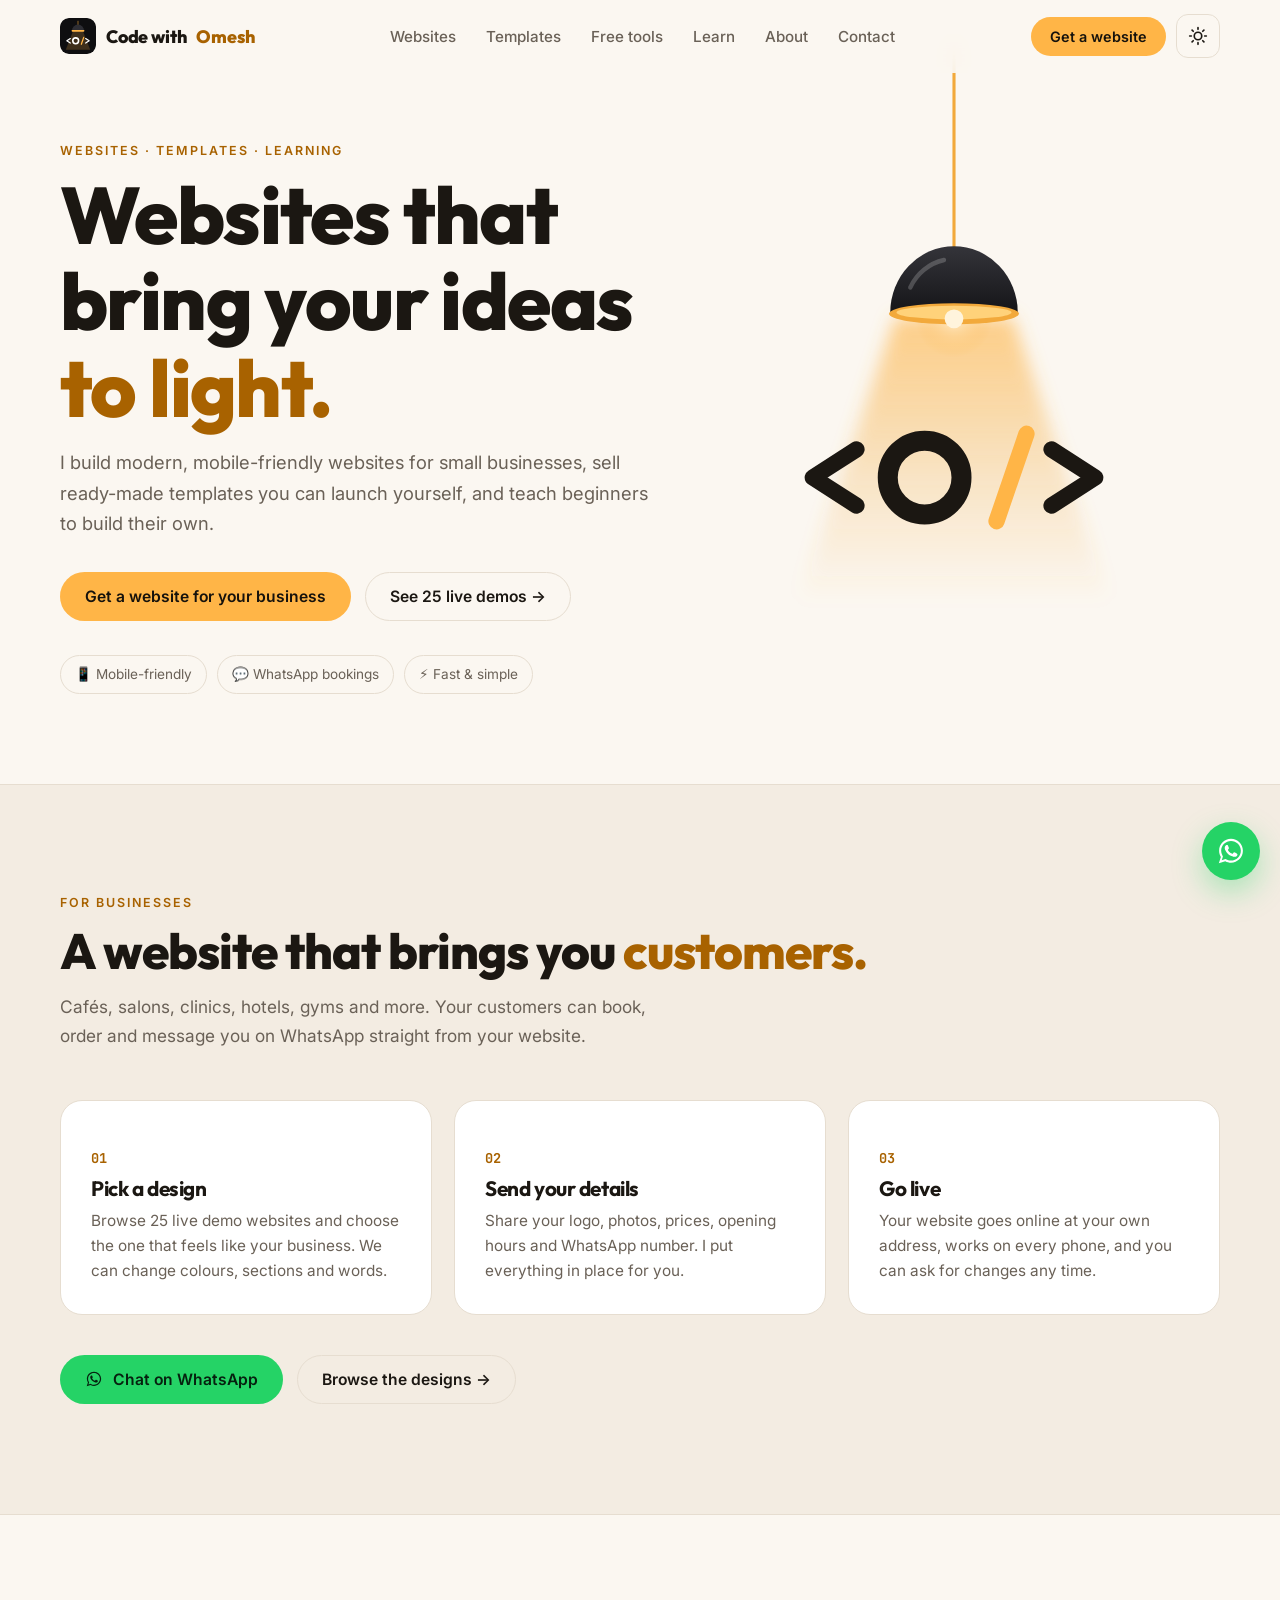
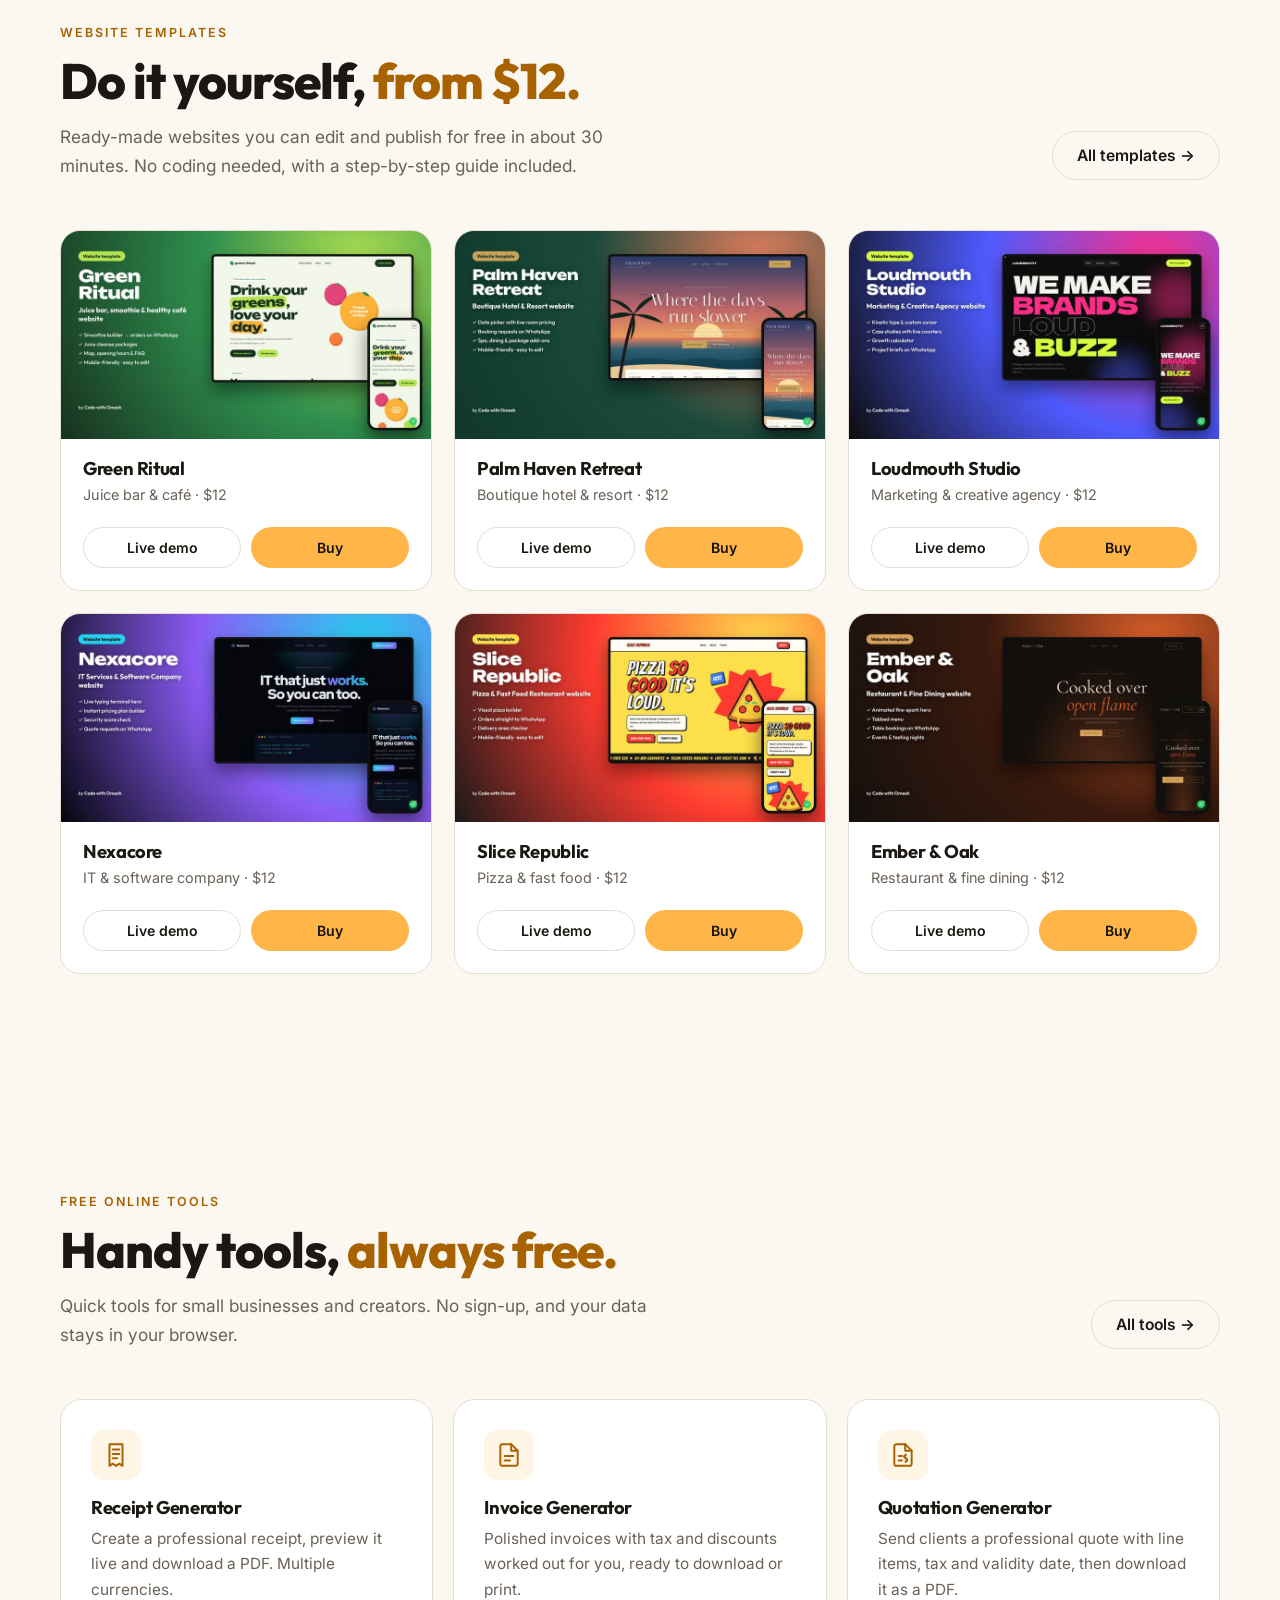
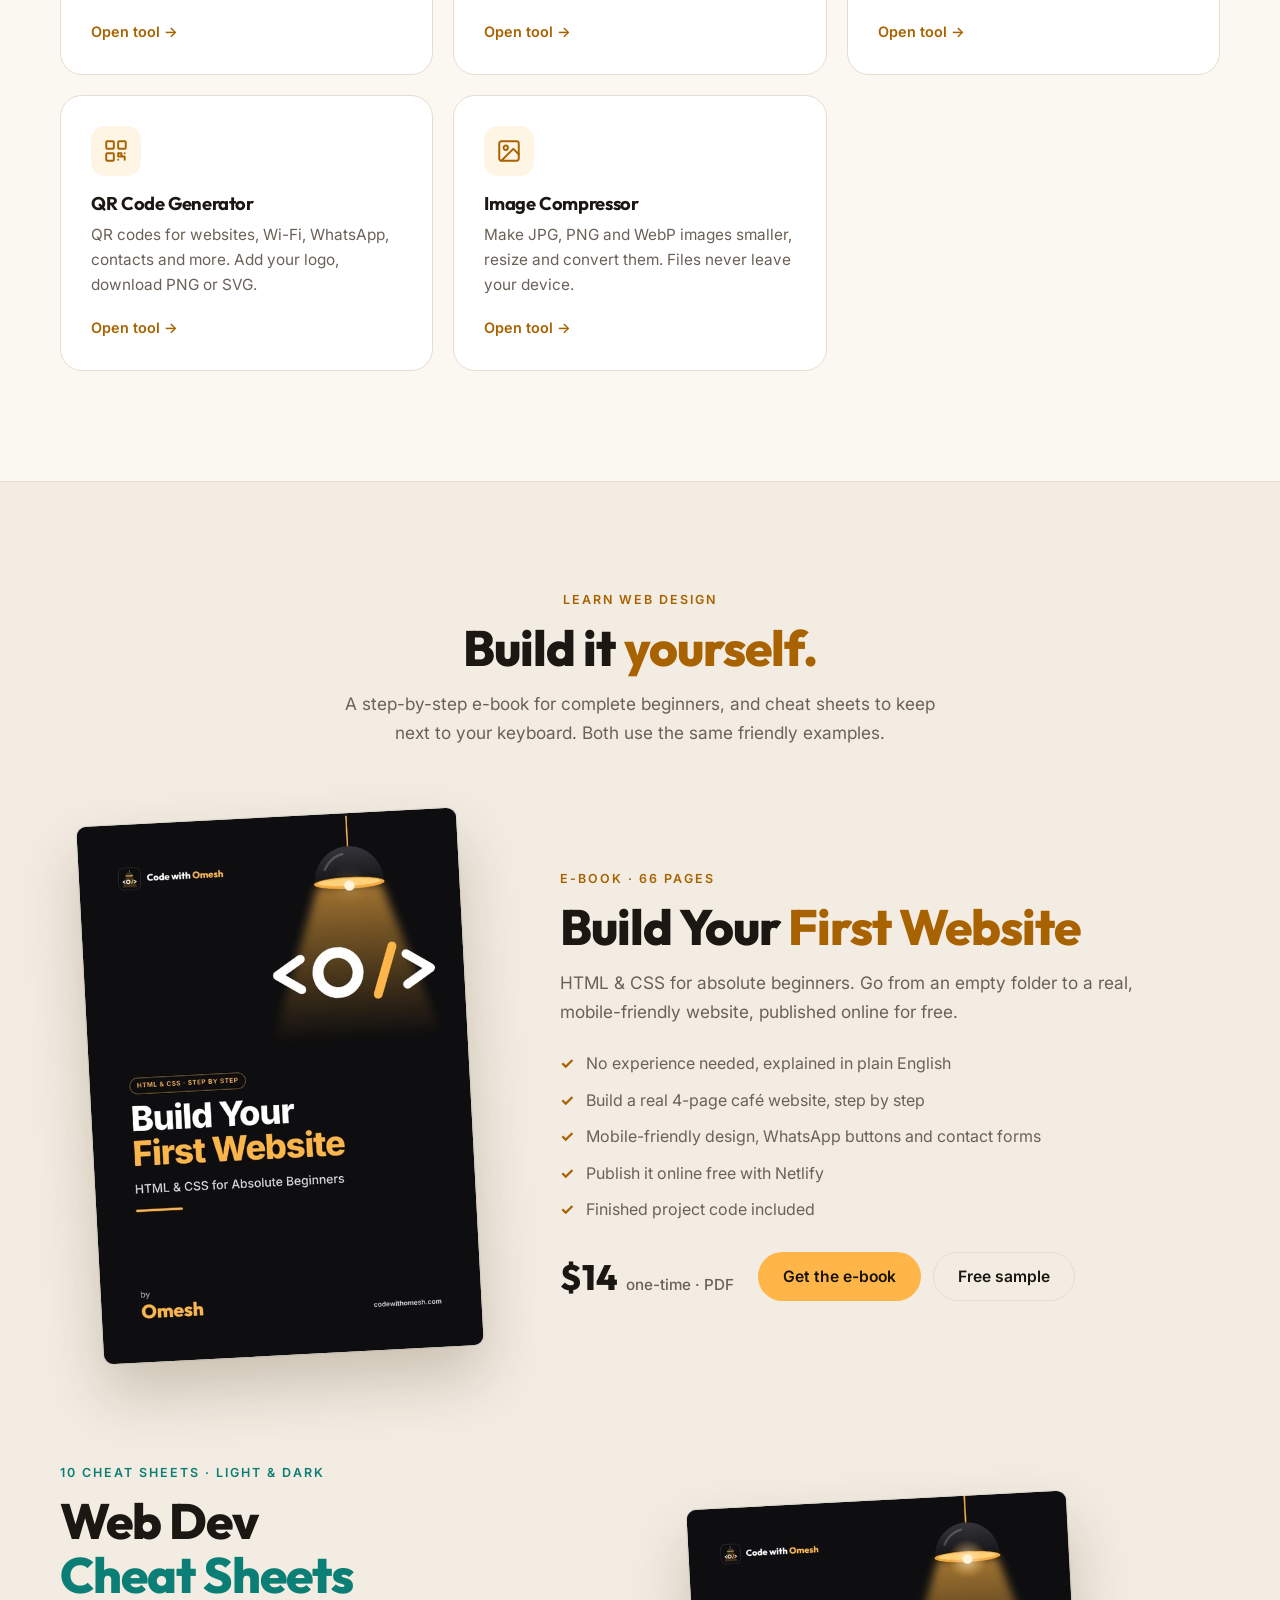
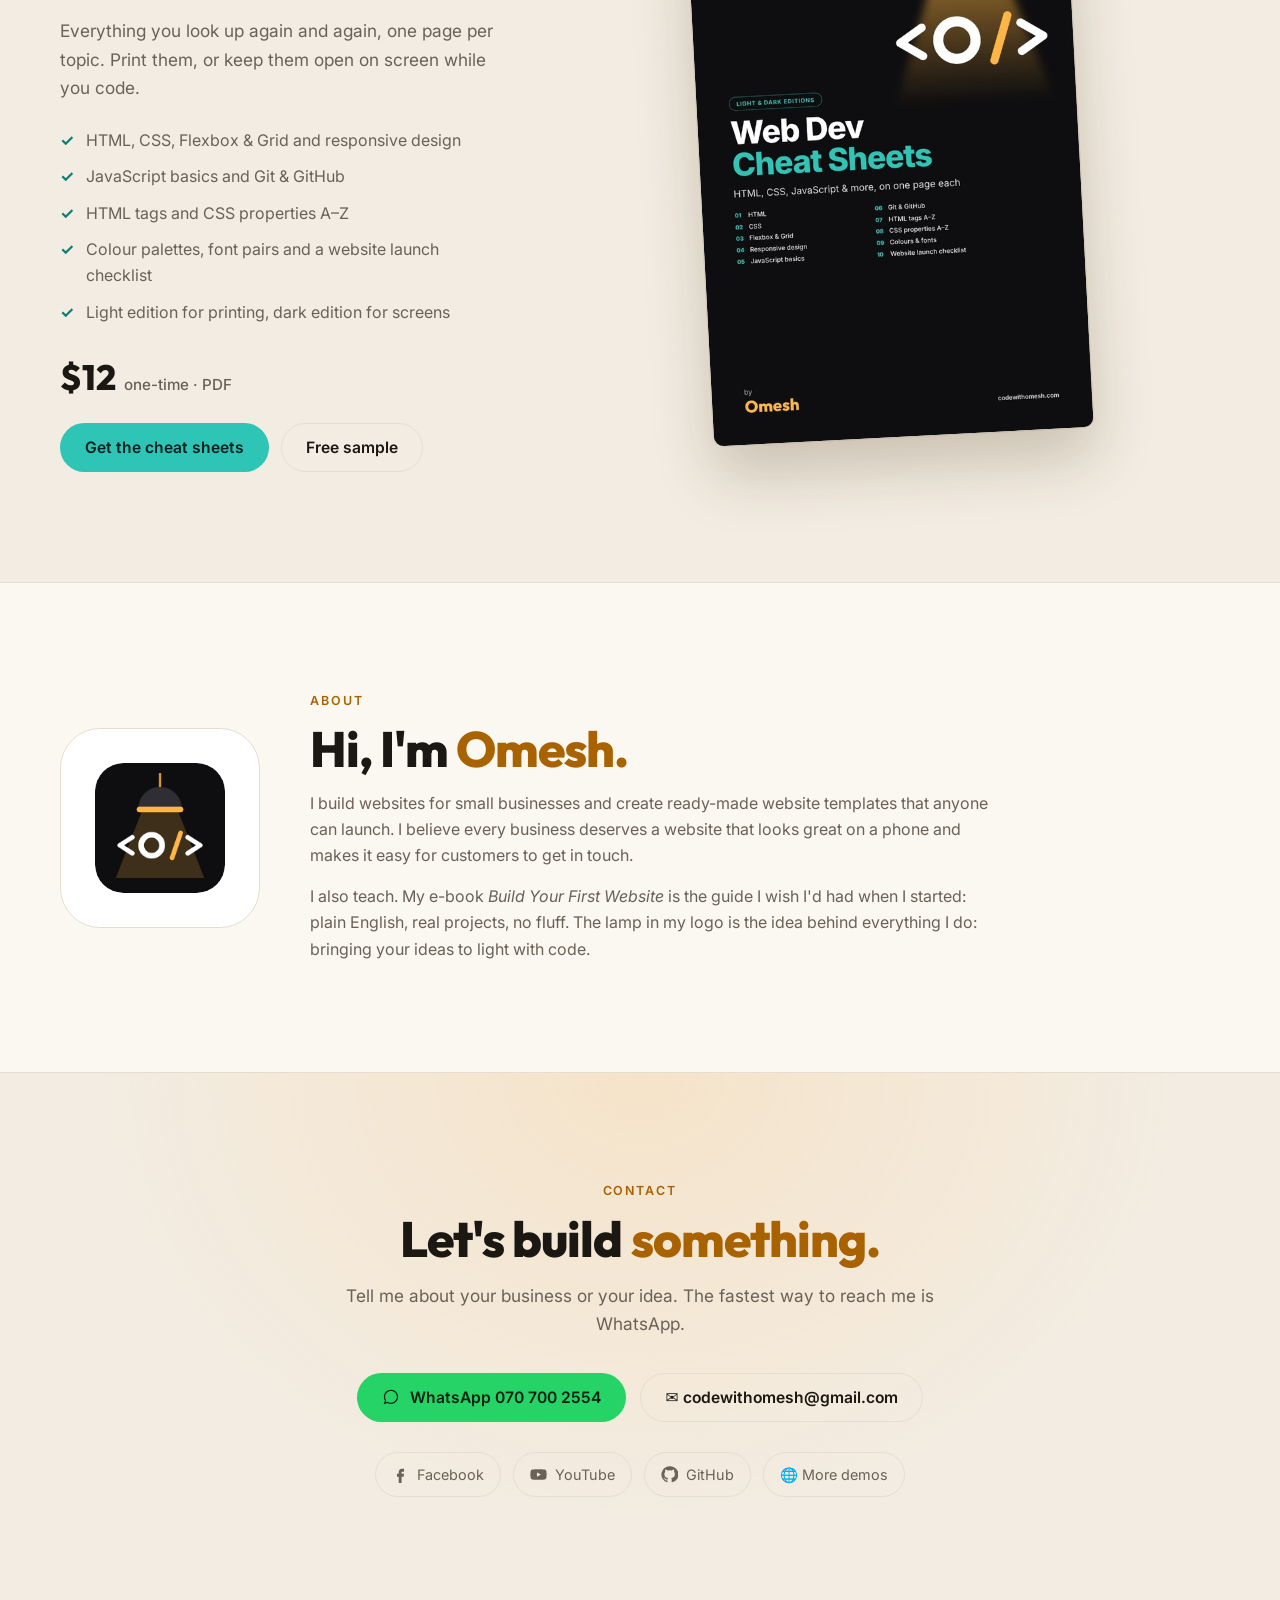
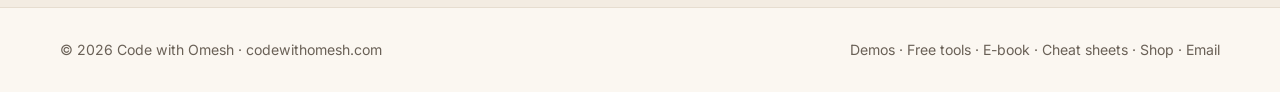
==== commit 5060f635: "Add Quotation Generator to the Free tools section and /tools page Co-Authored-By: Claude Opus 5.5 <n" ====
--- a/index.html
+++ b/index.html
@@ -132,6 +132,10 @@
         <div class="ic"><svg viewBox="0 0 24 24" fill="none" stroke="currentColor" stroke-width="1.8" stroke-linecap="round" stroke-linejoin="round"><path d="M14 2H6a2 2 0 0 0-2 2v16a2 2 0 0 0 2 2h12a2 2 0 0 0 2-2V8z"/><path d="M14 2v6h6M8 13h8M8 17h5"/></svg></div>
         <h3>Invoice Generator</h3><p>Polished invoices with tax and discounts worked out for you, ready to download or print.</p><span class="go">Open tool →</span>
       </a>
+      <a class="card tool reveal" href="/tools/quotation-generator/" style="transition-delay:0.12s">
+        <div class="ic"><svg viewBox="0 0 24 24" fill="none" stroke="currentColor" stroke-width="1.8" stroke-linecap="round" stroke-linejoin="round"><path d="M14 2H6a2 2 0 0 0-2 2v16a2 2 0 0 0 2 2h12a2 2 0 0 0 2-2V8z"/><path d="M14 2v6h6"/><path d="M8 13h3M8 17h3M14.5 12.5c-1 0-1.5.5-1.5 1.2s.6 1 1.5 1.3 1.5.6 1.5 1.3-.5 1.2-1.5 1.2M14.5 11.5v1M14.5 17.5v1"/></svg></div>
+        <h3>Quotation Generator</h3><p>Send clients a professional quote with line items, tax and validity date, then download it as a PDF.</p><span class="go">Open tool →</span>
+      </a>
       <a class="card tool reveal" href="/tools/qr-code-generator/" style="transition-delay:0.12s">
         <div class="ic"><svg viewBox="0 0 24 24" fill="none" stroke="currentColor" stroke-width="1.8" stroke-linecap="round" stroke-linejoin="round"><rect x="3" y="3" width="7" height="7" rx="1"/><rect x="14" y="3" width="7" height="7" rx="1"/><rect x="3" y="14" width="7" height="7" rx="1"/><path d="M14 14h3v3h-3zM20 14v.01M14 20h.01M17 17h3v3"/></svg></div>
         <h3>QR Code Generator</h3><p>QR codes for websites, Wi-Fi, WhatsApp, contacts and more. Add your logo, download PNG or SVG.</p><span class="go">Open tool →</span>
--- a/assets/site.css
+++ b/assets/site.css
@@ -97,7 +97,7 @@
 .tpl .row a { flex: 1; justify-content: center; padding: 11px 14px; font-size: .88rem; }
 
 /* free tools */
-.grid4 { display: grid; grid-template-columns: repeat(4, minmax(0, 1fr)); gap: 20px; margin-top: 50px; }
+.grid4 { display: grid; grid-template-columns: repeat(3, minmax(0, 1fr)); gap: 20px; margin-top: 50px; }
 .tool { text-decoration: none; display: flex; flex-direction: column; transition: transform .35s, border-color .3s; }
 .tool:hover { transform: translateY(-6px); border-color: var(--accent); }
 .tool h3 { font-size: 1.15rem; }
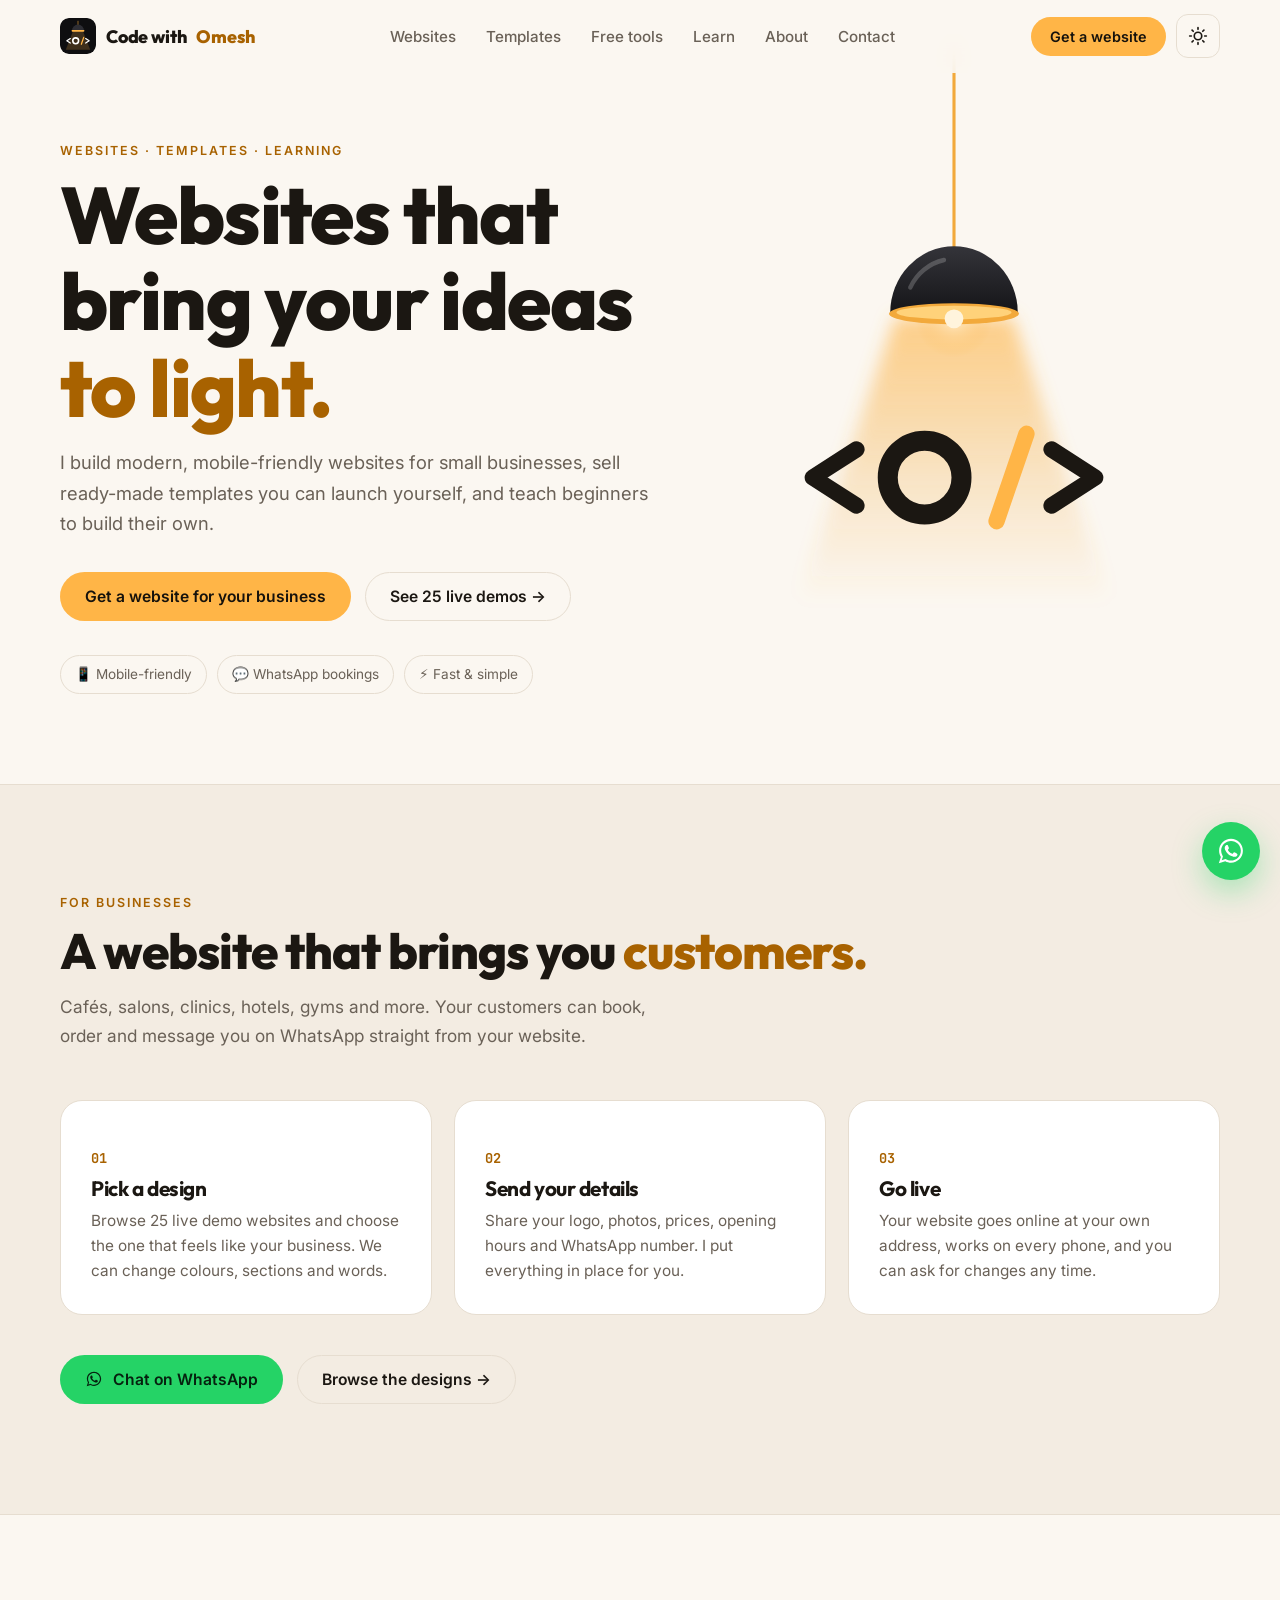
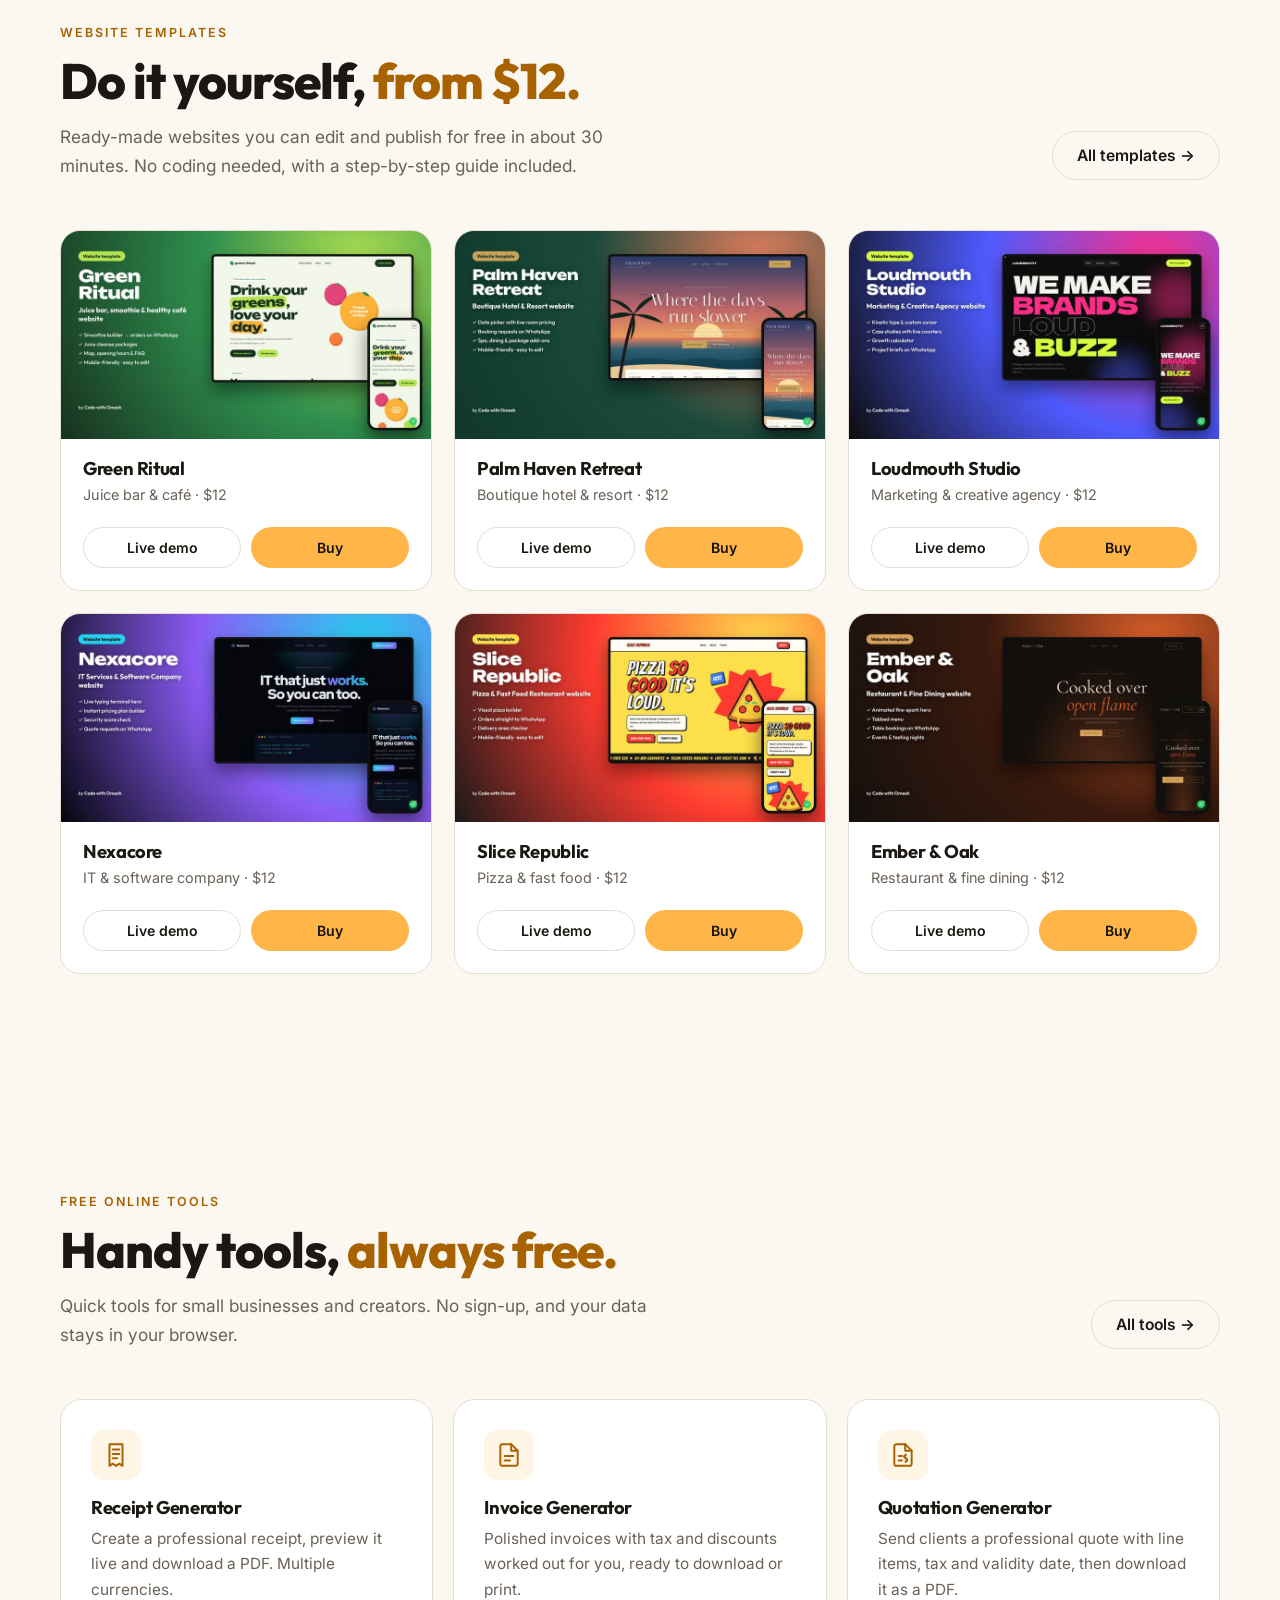
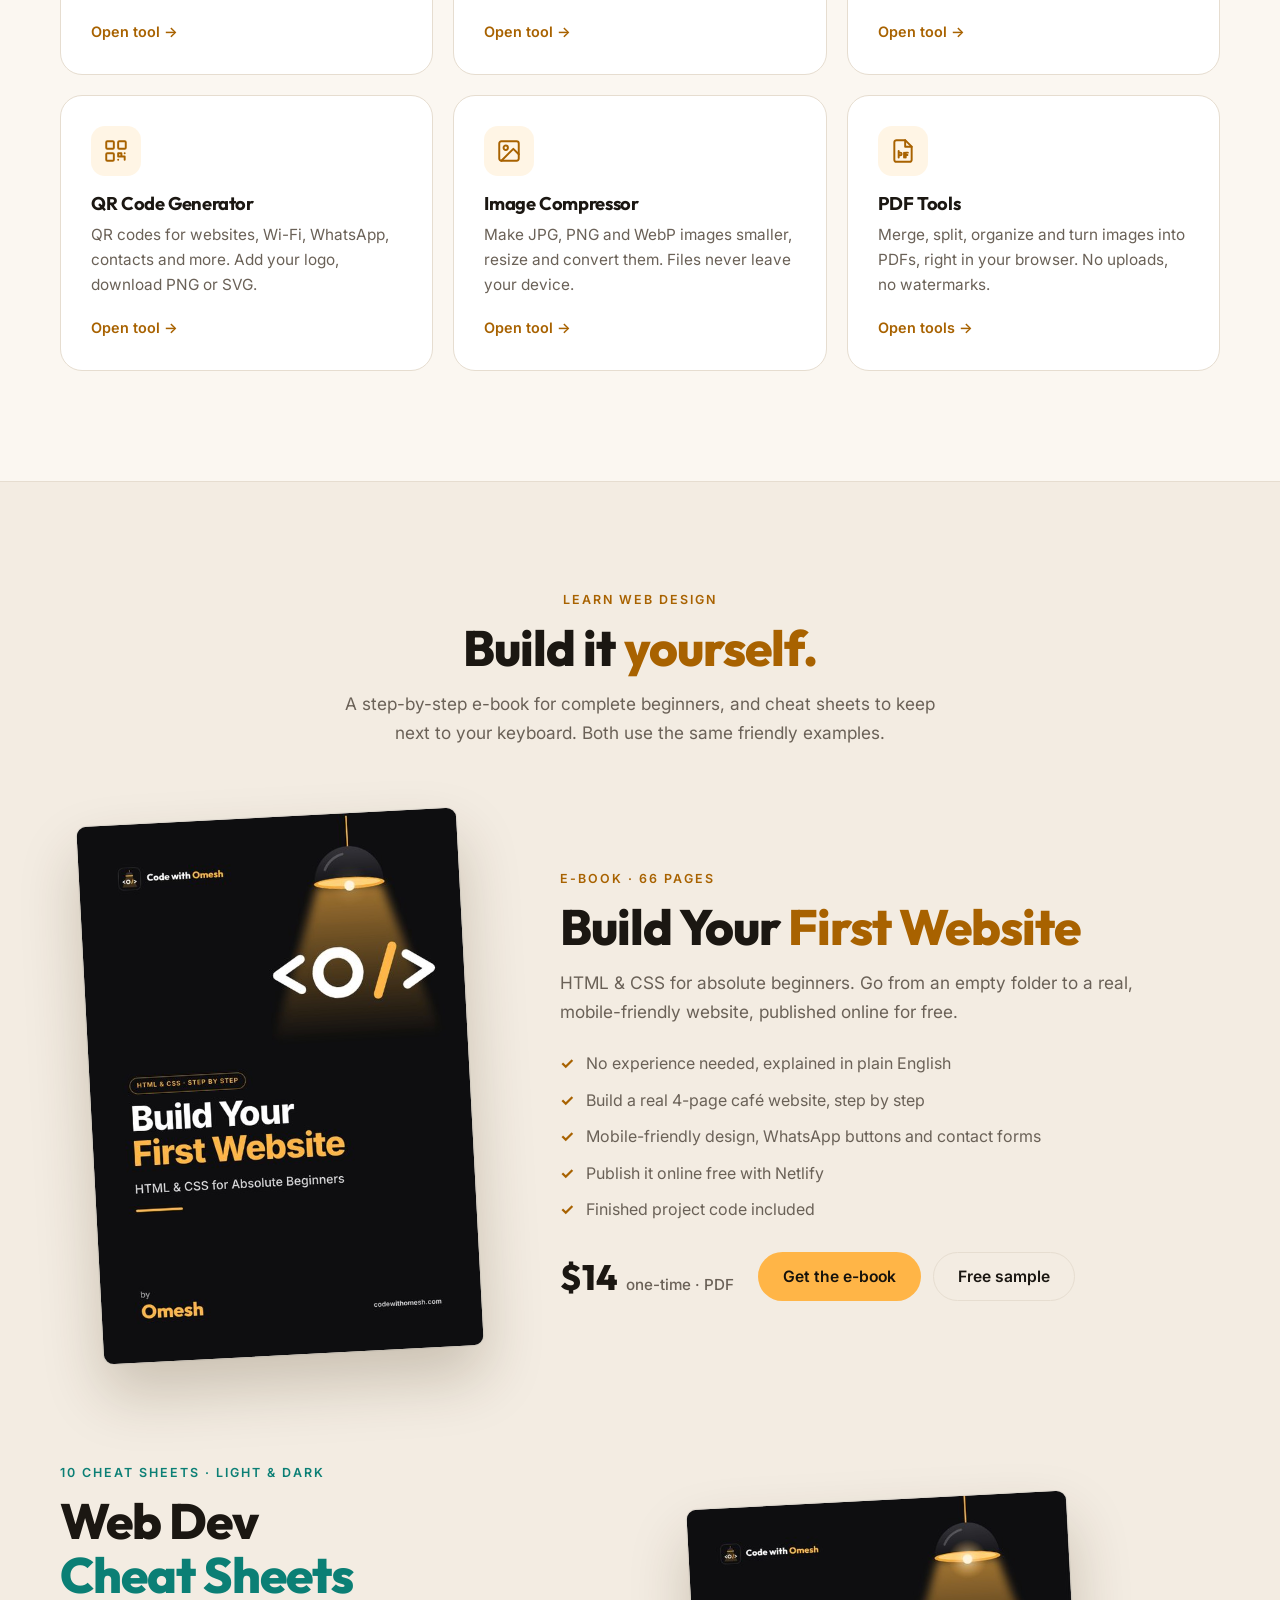
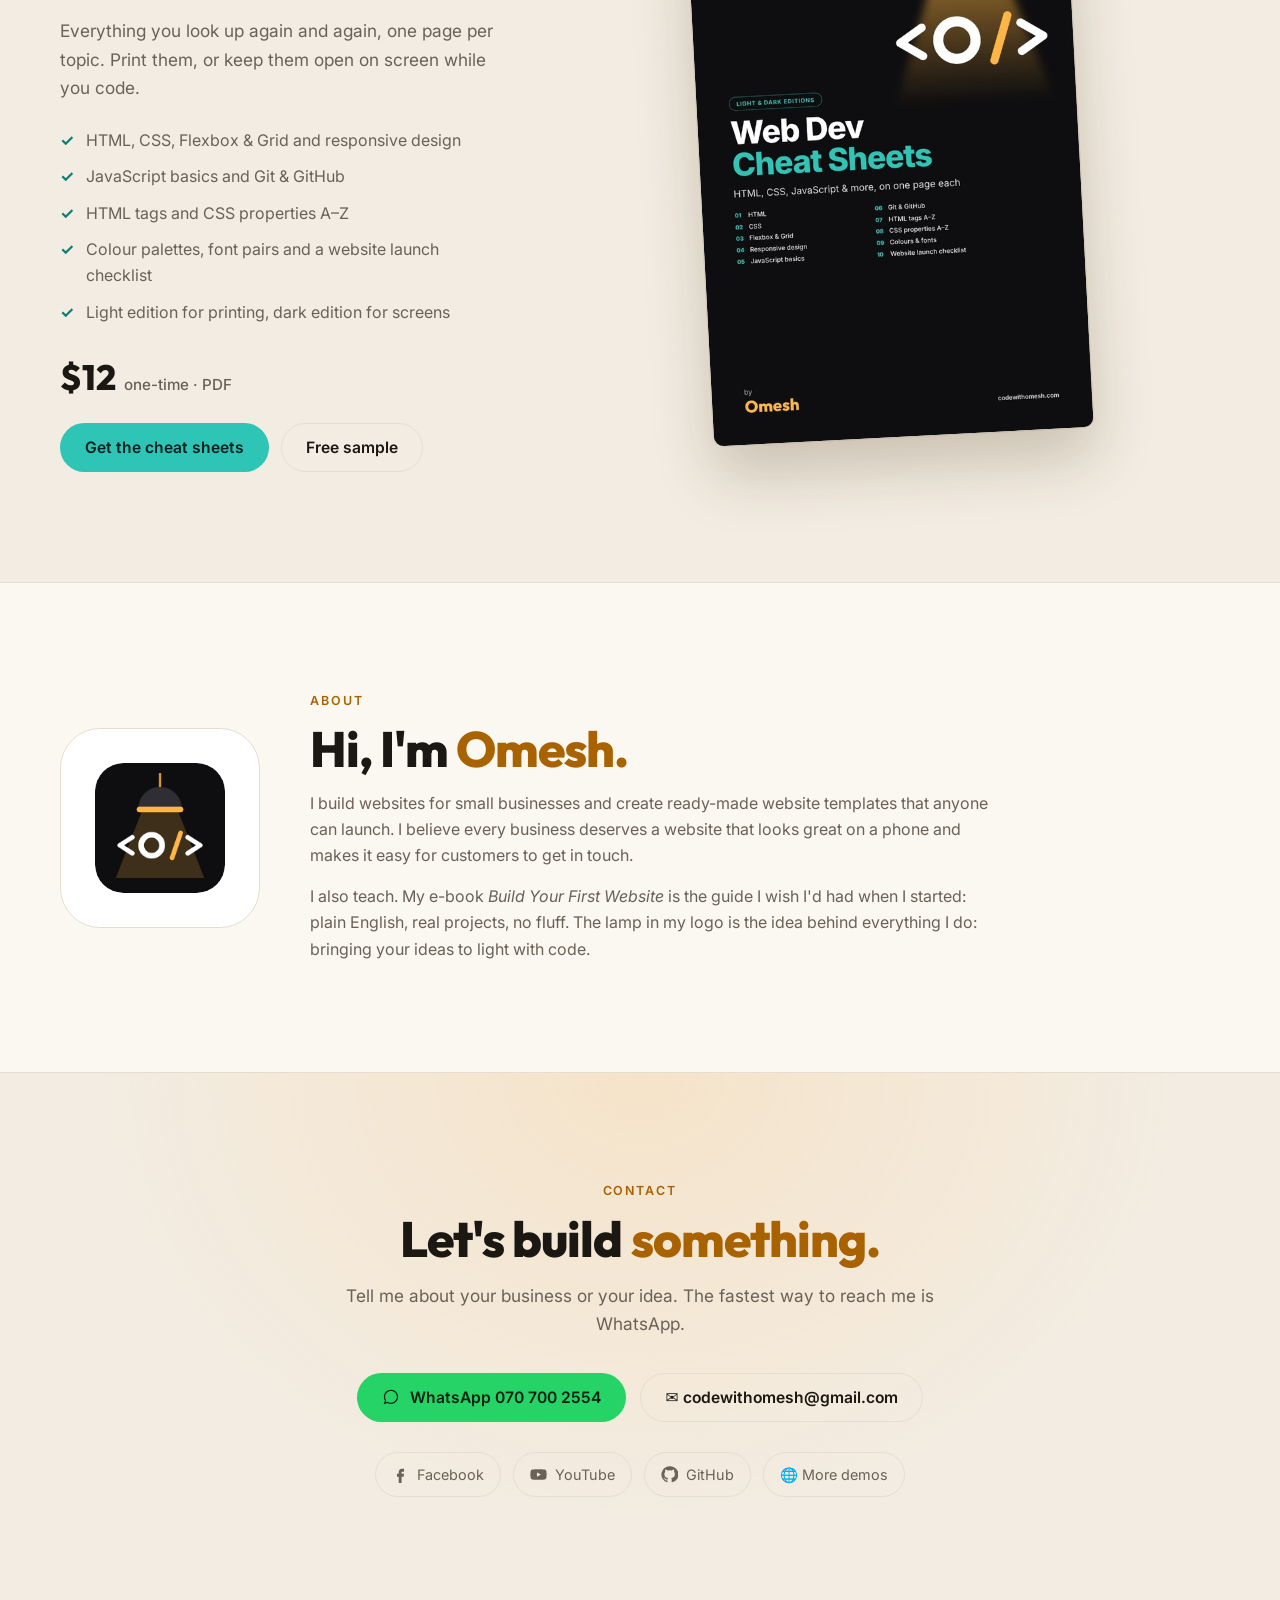
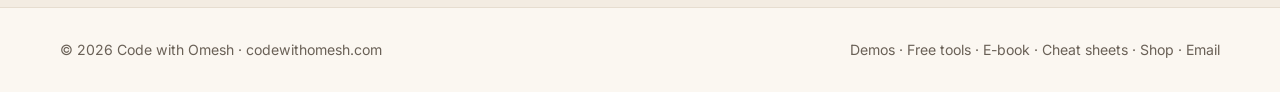
==== commit b737739a: "Add PDF Tools to the Free tools section and /tools page Co-Authored-By: Claude Opus 5.5 <noreply@ant" ====
--- a/index.html
+++ b/index.html
@@ -144,6 +144,10 @@
         <div class="ic"><svg viewBox="0 0 24 24" fill="none" stroke="currentColor" stroke-width="1.8" stroke-linecap="round" stroke-linejoin="round"><rect x="3" y="3" width="18" height="18" rx="2"/><circle cx="9" cy="9" r="2"/><path d="m21 15-5-5L5 21"/></svg></div>
         <h3>Image Compressor</h3><p>Make JPG, PNG and WebP images smaller, resize and convert them. Files never leave your device.</p><span class="go">Open tool →</span>
       </a>
+      <a class="card tool reveal" href="/tools/pdf-tools/" style="transition-delay:0.12s">
+        <div class="ic"><svg viewBox="0 0 24 24" fill="none" stroke="currentColor" stroke-width="1.8" stroke-linecap="round" stroke-linejoin="round"><path d="M14 2H6a2 2 0 0 0-2 2v16a2 2 0 0 0 2 2h12a2 2 0 0 0 2-2V8z"/><path d="M14 2v6h6"/><path d="M8 13.5h1.5a1.25 1.25 0 0 1 0 2.5H8v-4M8 18v-2"/><path d="M13 13.5v4.5M16.5 13.5H14.5v4.5M14.5 15.75h1.6"/></svg></div>
+        <h3>PDF Tools</h3><p>Merge, split, organize and turn images into PDFs, right in your browser. No uploads, no watermarks.</p><span class="go">Open tools →</span>
+      </a>
     </div>
   </div>
 </section>
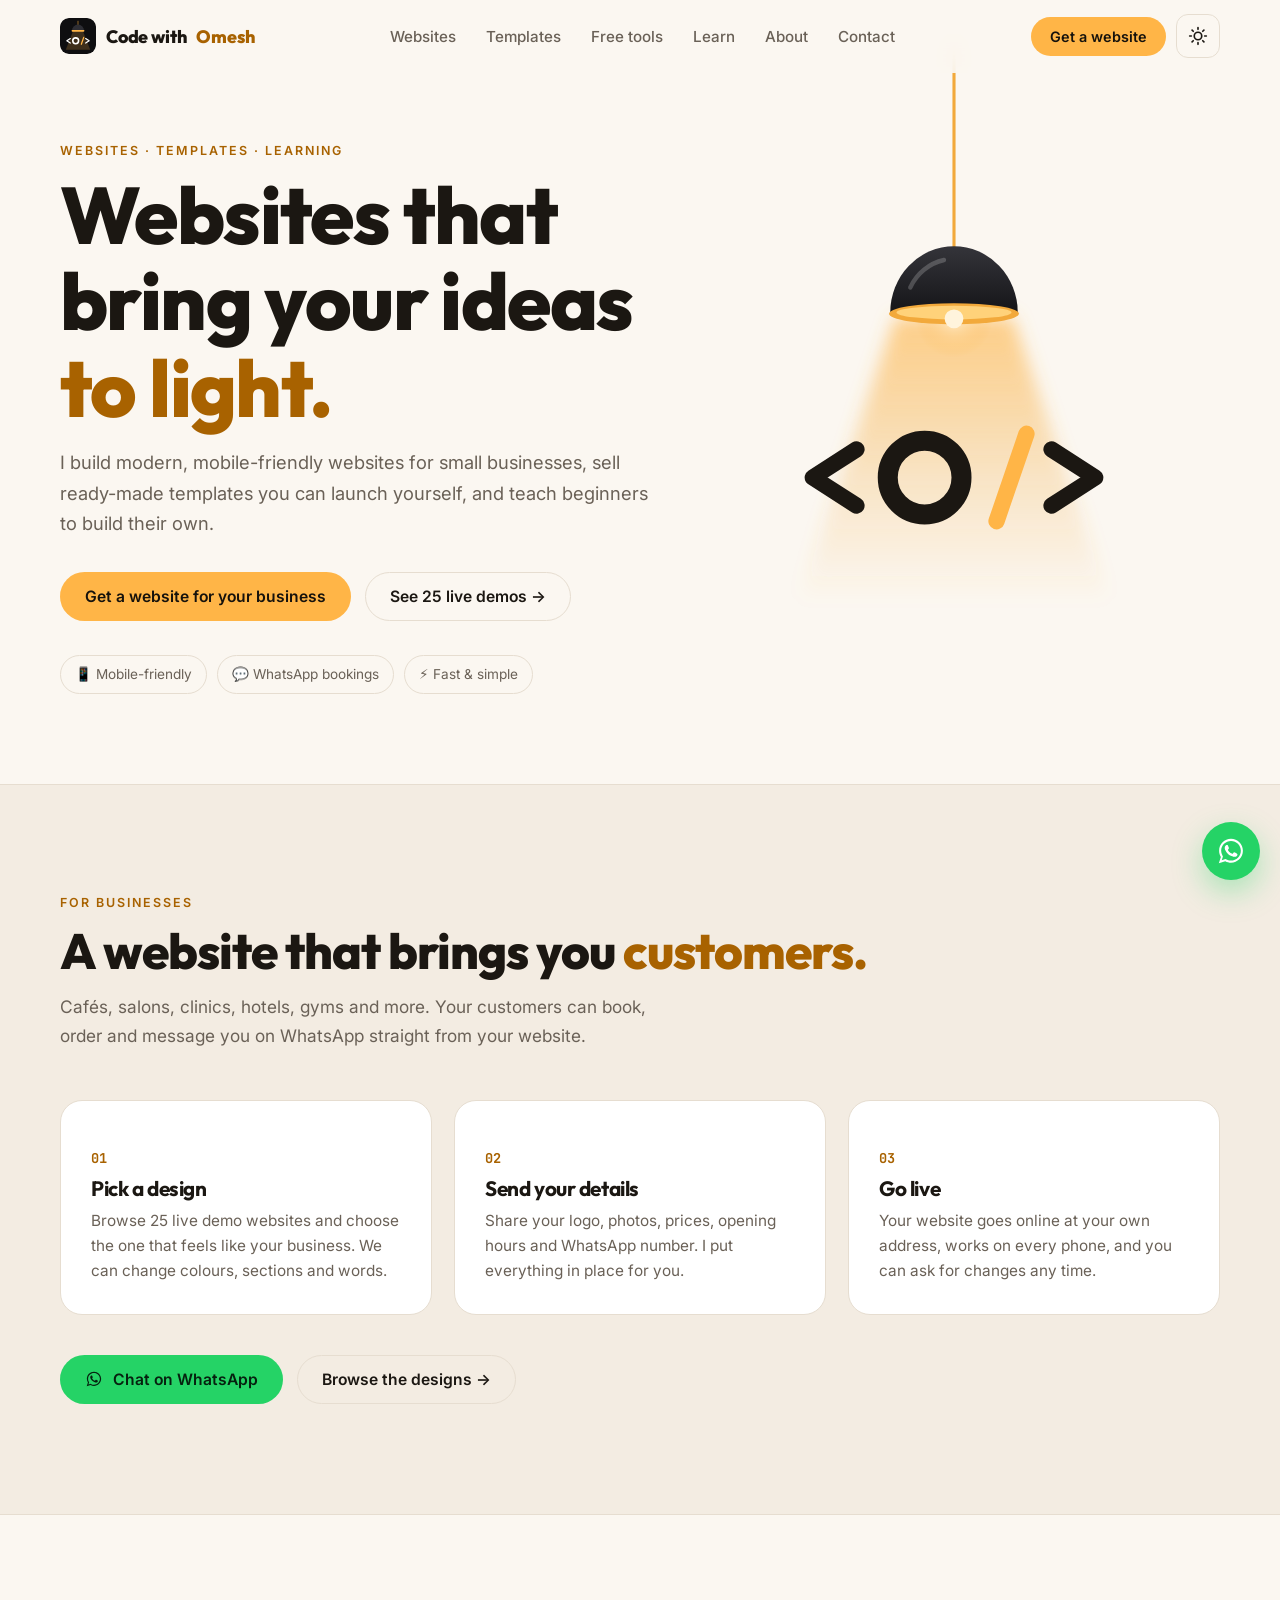
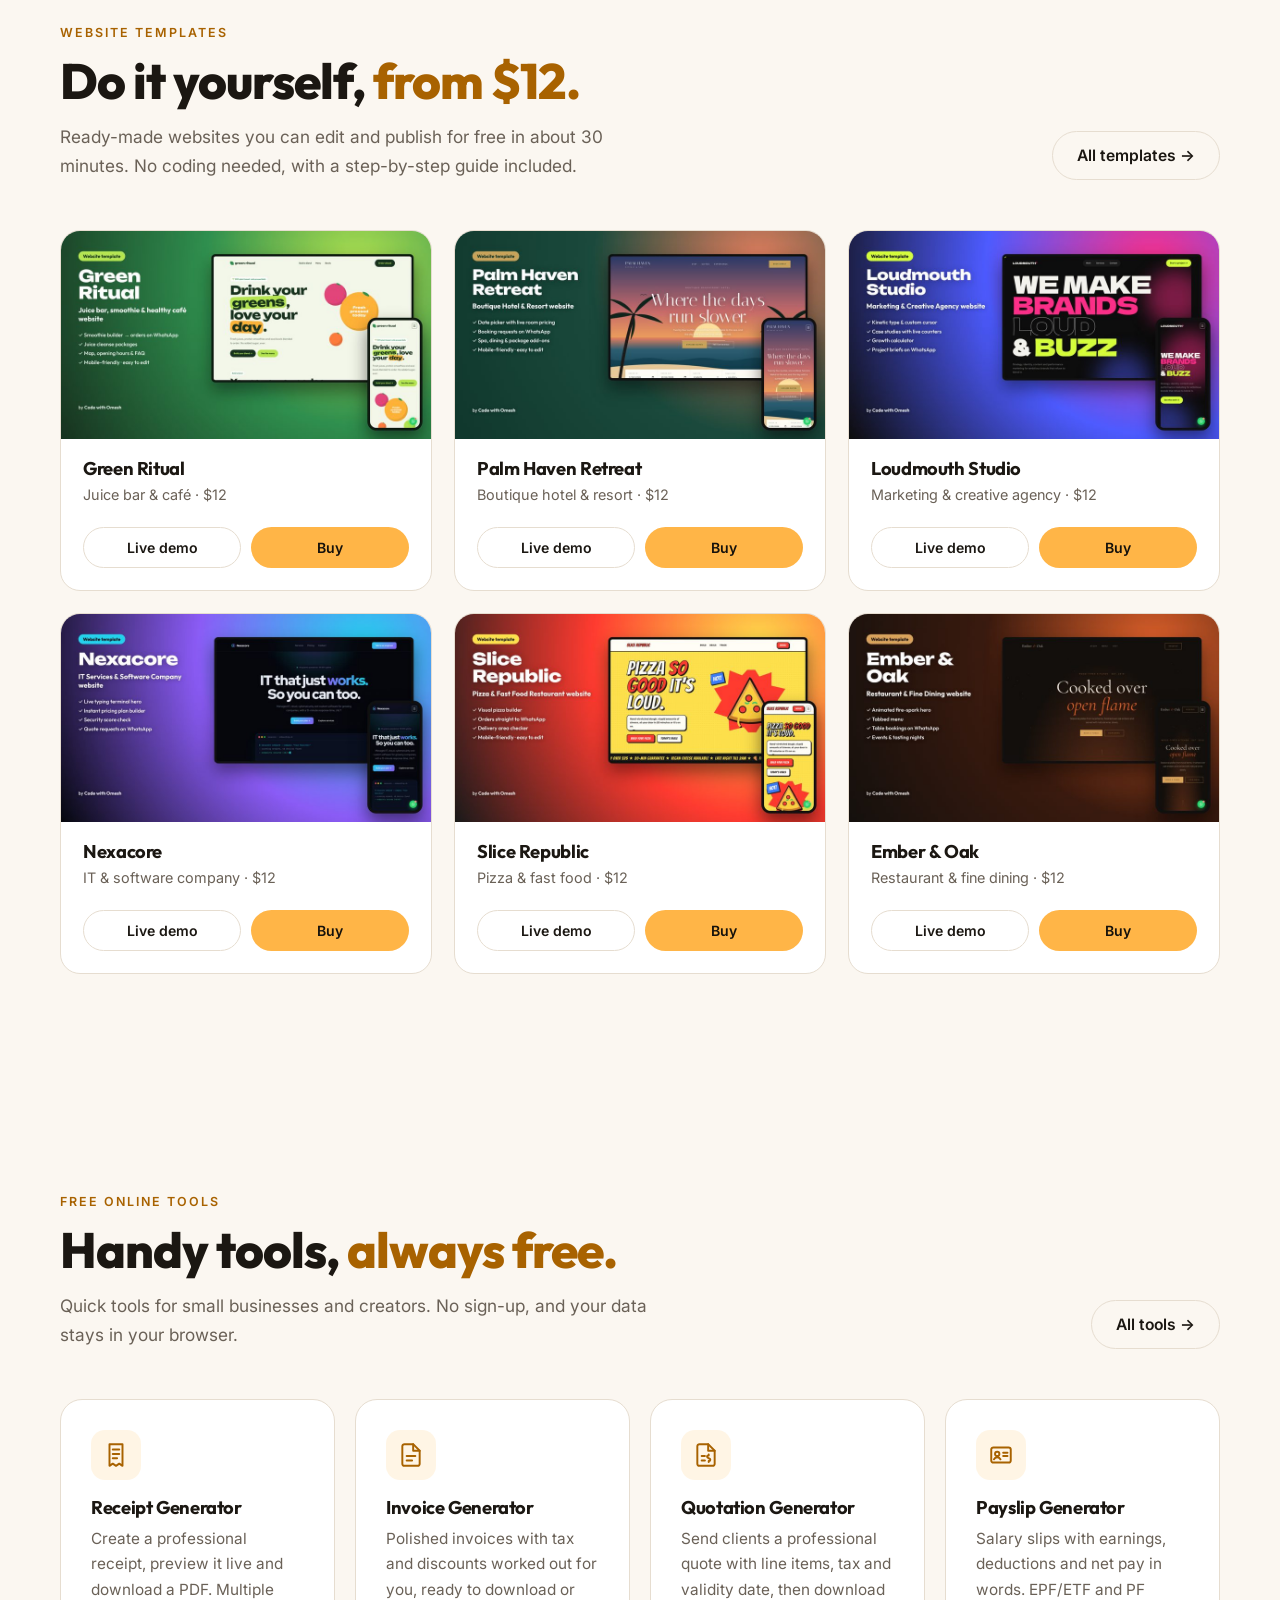
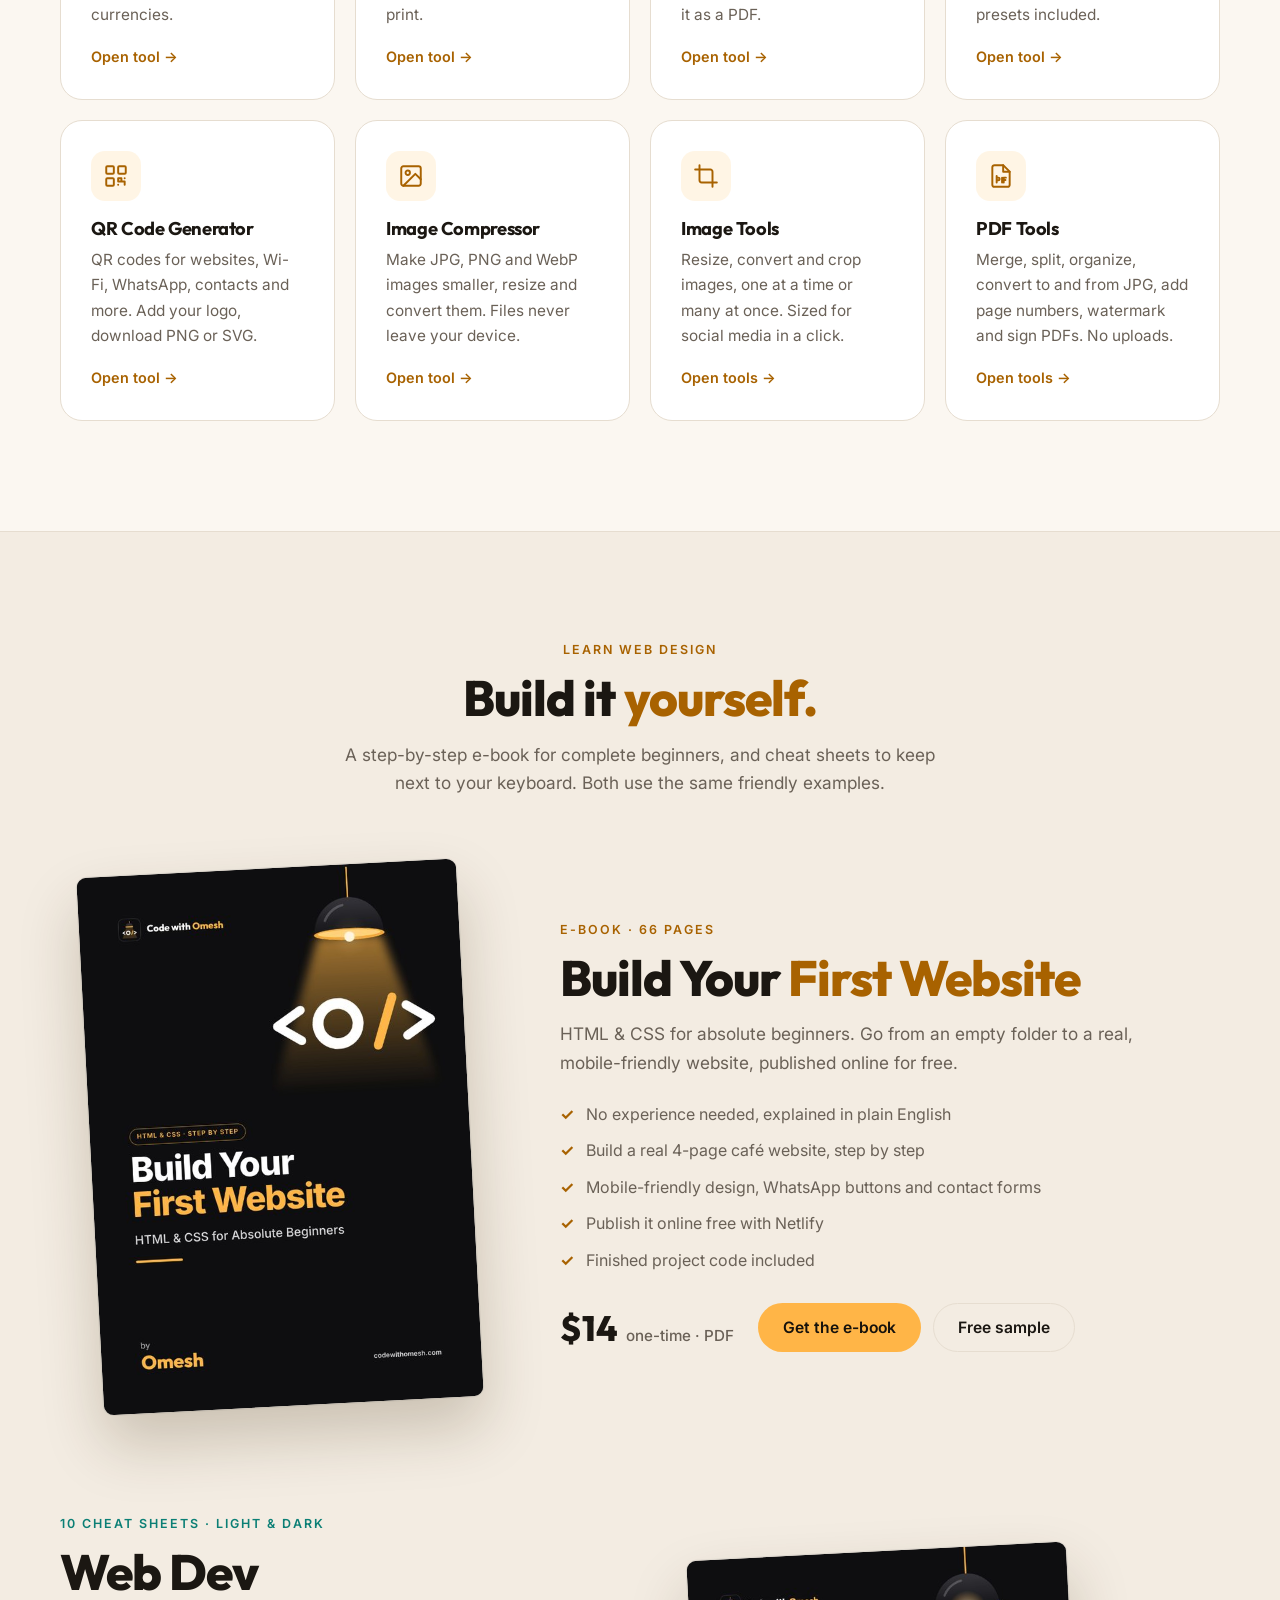
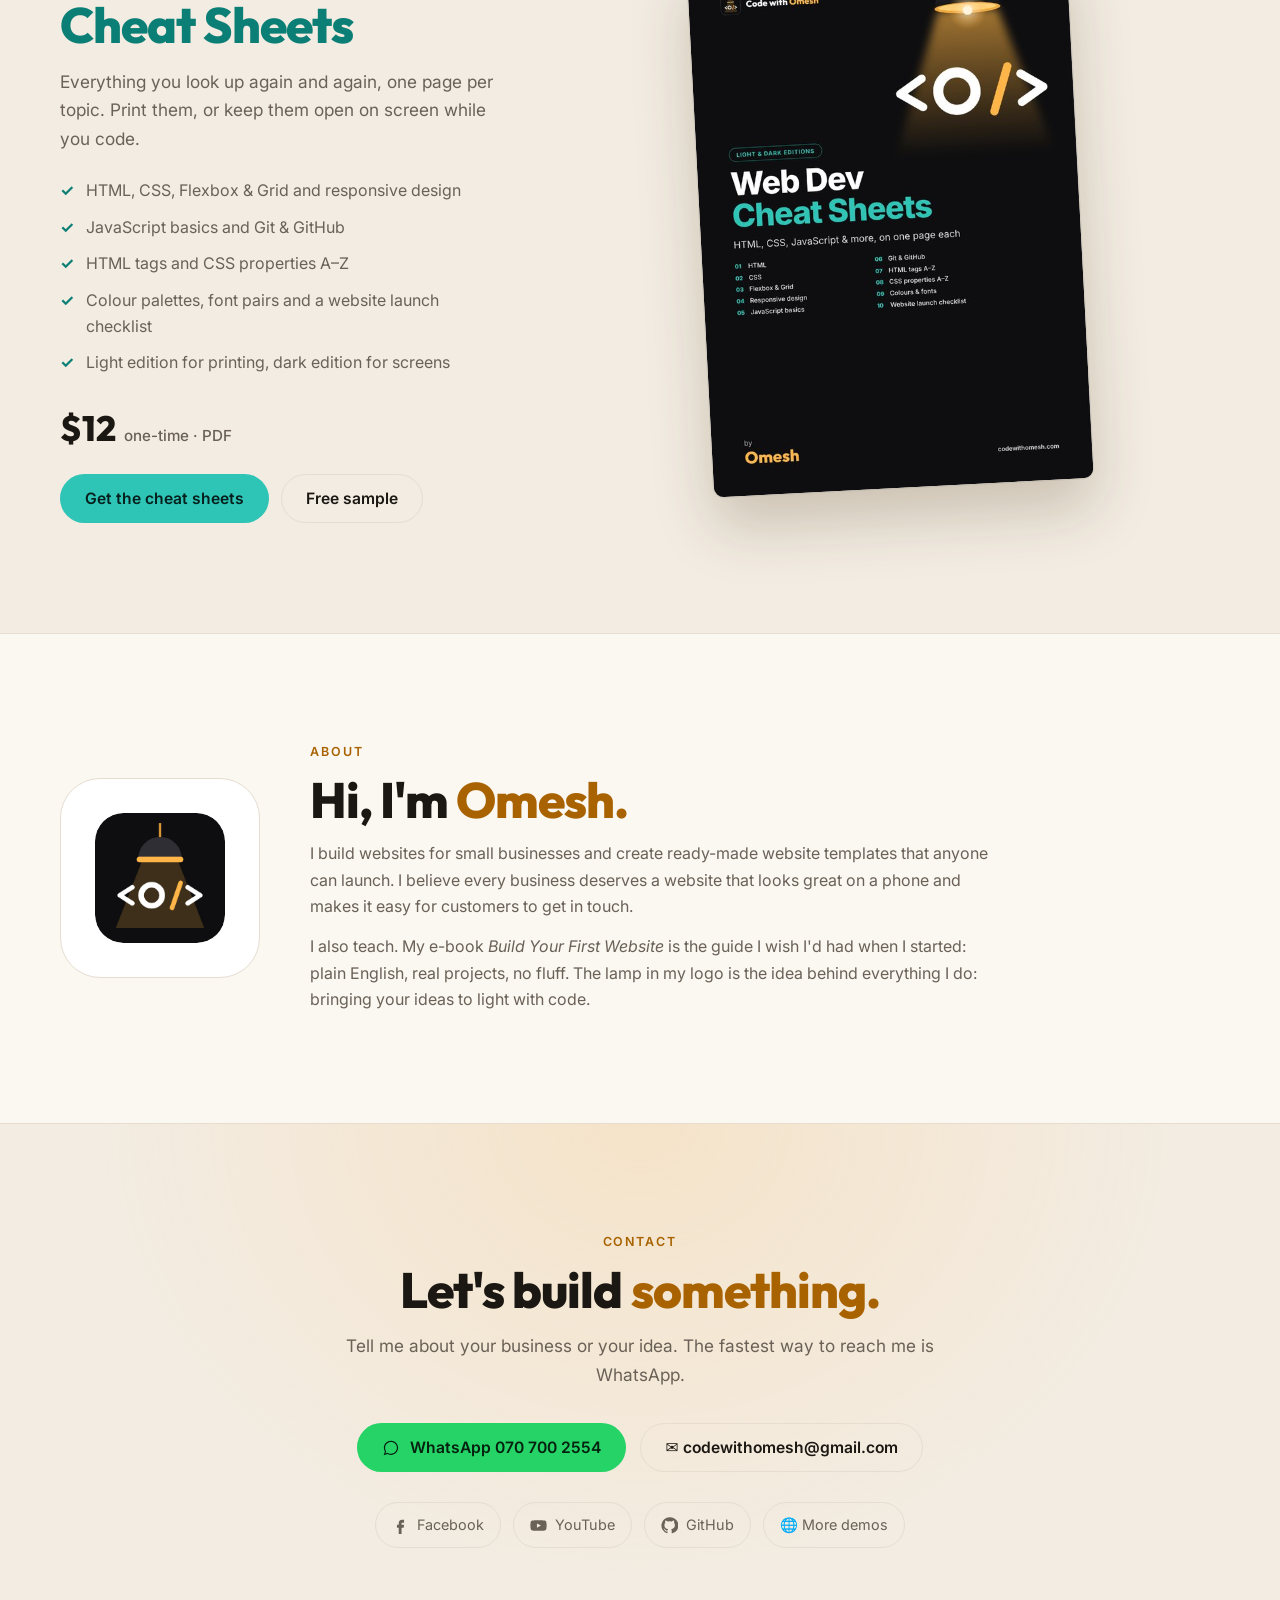
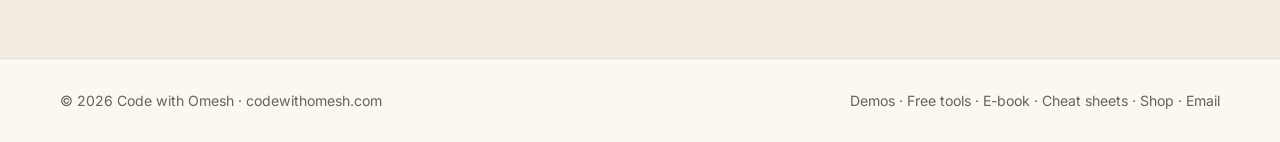
==== commit e6fa2b46: "Add Payslip Generator and Image Tools; update PDF Tools card Eight tools now, shown four per row on " ====
--- a/index.html
+++ b/index.html
@@ -124,29 +124,37 @@
       <a class="btn ghost" href="/tools/">All tools →</a>
     </div>
     <div class="grid4">
-      <a class="card tool reveal" href="/tools/receipt-generator/" style="transition-delay:0.00s">
+      <a class="card tool reveal" href="/tools/receipt-generator/">
         <div class="ic"><svg viewBox="0 0 24 24" fill="none" stroke="currentColor" stroke-width="1.8" stroke-linecap="round" stroke-linejoin="round"><path d="M6 2h12v20l-3-2-3 2-3-2-3 2z"/><path d="M9 7h6M9 11h6M9 15h4"/></svg></div>
         <h3>Receipt Generator</h3><p>Create a professional receipt, preview it live and download a PDF. Multiple currencies.</p><span class="go">Open tool →</span>
       </a>
-      <a class="card tool reveal" href="/tools/invoice-generator/" style="transition-delay:0.06s">
+      <a class="card tool reveal" href="/tools/invoice-generator/">
         <div class="ic"><svg viewBox="0 0 24 24" fill="none" stroke="currentColor" stroke-width="1.8" stroke-linecap="round" stroke-linejoin="round"><path d="M14 2H6a2 2 0 0 0-2 2v16a2 2 0 0 0 2 2h12a2 2 0 0 0 2-2V8z"/><path d="M14 2v6h6M8 13h8M8 17h5"/></svg></div>
         <h3>Invoice Generator</h3><p>Polished invoices with tax and discounts worked out for you, ready to download or print.</p><span class="go">Open tool →</span>
       </a>
-      <a class="card tool reveal" href="/tools/quotation-generator/" style="transition-delay:0.12s">
+      <a class="card tool reveal" href="/tools/quotation-generator/">
         <div class="ic"><svg viewBox="0 0 24 24" fill="none" stroke="currentColor" stroke-width="1.8" stroke-linecap="round" stroke-linejoin="round"><path d="M14 2H6a2 2 0 0 0-2 2v16a2 2 0 0 0 2 2h12a2 2 0 0 0 2-2V8z"/><path d="M14 2v6h6"/><path d="M8 13h3M8 17h3M14.5 12.5c-1 0-1.5.5-1.5 1.2s.6 1 1.5 1.3 1.5.6 1.5 1.3-.5 1.2-1.5 1.2M14.5 11.5v1M14.5 17.5v1"/></svg></div>
         <h3>Quotation Generator</h3><p>Send clients a professional quote with line items, tax and validity date, then download it as a PDF.</p><span class="go">Open tool →</span>
       </a>
-      <a class="card tool reveal" href="/tools/qr-code-generator/" style="transition-delay:0.12s">
+      <a class="card tool reveal" href="/tools/payslip-generator/">
+        <div class="ic"><svg viewBox="0 0 24 24" fill="none" stroke="currentColor" stroke-width="1.8" stroke-linecap="round" stroke-linejoin="round"><rect x="3" y="5" width="18" height="14" rx="2"/><circle cx="8.5" cy="11" r="2"/><path d="M5.5 16c.6-1.4 1.7-2 3-2s2.4.6 3 2M14 10h4M14 13h4"/></svg></div>
+        <h3>Payslip Generator</h3><p>Salary slips with earnings, deductions and net pay in words. EPF/ETF and PF presets included.</p><span class="go">Open tool →</span>
+      </a>
+      <a class="card tool reveal" href="/tools/qr-code-generator/">
         <div class="ic"><svg viewBox="0 0 24 24" fill="none" stroke="currentColor" stroke-width="1.8" stroke-linecap="round" stroke-linejoin="round"><rect x="3" y="3" width="7" height="7" rx="1"/><rect x="14" y="3" width="7" height="7" rx="1"/><rect x="3" y="14" width="7" height="7" rx="1"/><path d="M14 14h3v3h-3zM20 14v.01M14 20h.01M17 17h3v3"/></svg></div>
         <h3>QR Code Generator</h3><p>QR codes for websites, Wi-Fi, WhatsApp, contacts and more. Add your logo, download PNG or SVG.</p><span class="go">Open tool →</span>
       </a>
-      <a class="card tool reveal" href="/tools/image-compressor/" style="transition-delay:0.18s">
+      <a class="card tool reveal" href="/tools/image-compressor/">
         <div class="ic"><svg viewBox="0 0 24 24" fill="none" stroke="currentColor" stroke-width="1.8" stroke-linecap="round" stroke-linejoin="round"><rect x="3" y="3" width="18" height="18" rx="2"/><circle cx="9" cy="9" r="2"/><path d="m21 15-5-5L5 21"/></svg></div>
         <h3>Image Compressor</h3><p>Make JPG, PNG and WebP images smaller, resize and convert them. Files never leave your device.</p><span class="go">Open tool →</span>
       </a>
-      <a class="card tool reveal" href="/tools/pdf-tools/" style="transition-delay:0.12s">
+      <a class="card tool reveal" href="/tools/image-tools/">
+        <div class="ic"><svg viewBox="0 0 24 24" fill="none" stroke="currentColor" stroke-width="1.8" stroke-linecap="round" stroke-linejoin="round"><path d="M6 2v14a2 2 0 0 0 2 2h14"/><path d="M18 22V8a2 2 0 0 0-2-2H2"/></svg></div>
+        <h3>Image Tools</h3><p>Resize, convert and crop images, one at a time or many at once. Sized for social media in a click.</p><span class="go">Open tools →</span>
+      </a>
+      <a class="card tool reveal" href="/tools/pdf-tools/">
         <div class="ic"><svg viewBox="0 0 24 24" fill="none" stroke="currentColor" stroke-width="1.8" stroke-linecap="round" stroke-linejoin="round"><path d="M14 2H6a2 2 0 0 0-2 2v16a2 2 0 0 0 2 2h12a2 2 0 0 0 2-2V8z"/><path d="M14 2v6h6"/><path d="M8 13.5h1.5a1.25 1.25 0 0 1 0 2.5H8v-4M8 18v-2"/><path d="M13 13.5v4.5M16.5 13.5H14.5v4.5M14.5 15.75h1.6"/></svg></div>
-        <h3>PDF Tools</h3><p>Merge, split, organize and turn images into PDFs, right in your browser. No uploads, no watermarks.</p><span class="go">Open tools →</span>
+        <h3>PDF Tools</h3><p>Merge, split, organize, convert to and from JPG, add page numbers, watermark and sign PDFs. No uploads.</p><span class="go">Open tools →</span>
       </a>
     </div>
   </div>
--- a/assets/site.css
+++ b/assets/site.css
@@ -97,7 +97,7 @@
 .tpl .row a { flex: 1; justify-content: center; padding: 11px 14px; font-size: .88rem; }
 
 /* free tools */
-.grid4 { display: grid; grid-template-columns: repeat(3, minmax(0, 1fr)); gap: 20px; margin-top: 50px; }
+.grid4 { display: grid; grid-template-columns: repeat(4, minmax(0, 1fr)); gap: 20px; margin-top: 50px; }
 .tool { text-decoration: none; display: flex; flex-direction: column; transition: transform .35s, border-color .3s; }
 .tool:hover { transform: translateY(-6px); border-color: var(--accent); }
 .tool h3 { font-size: 1.15rem; }
